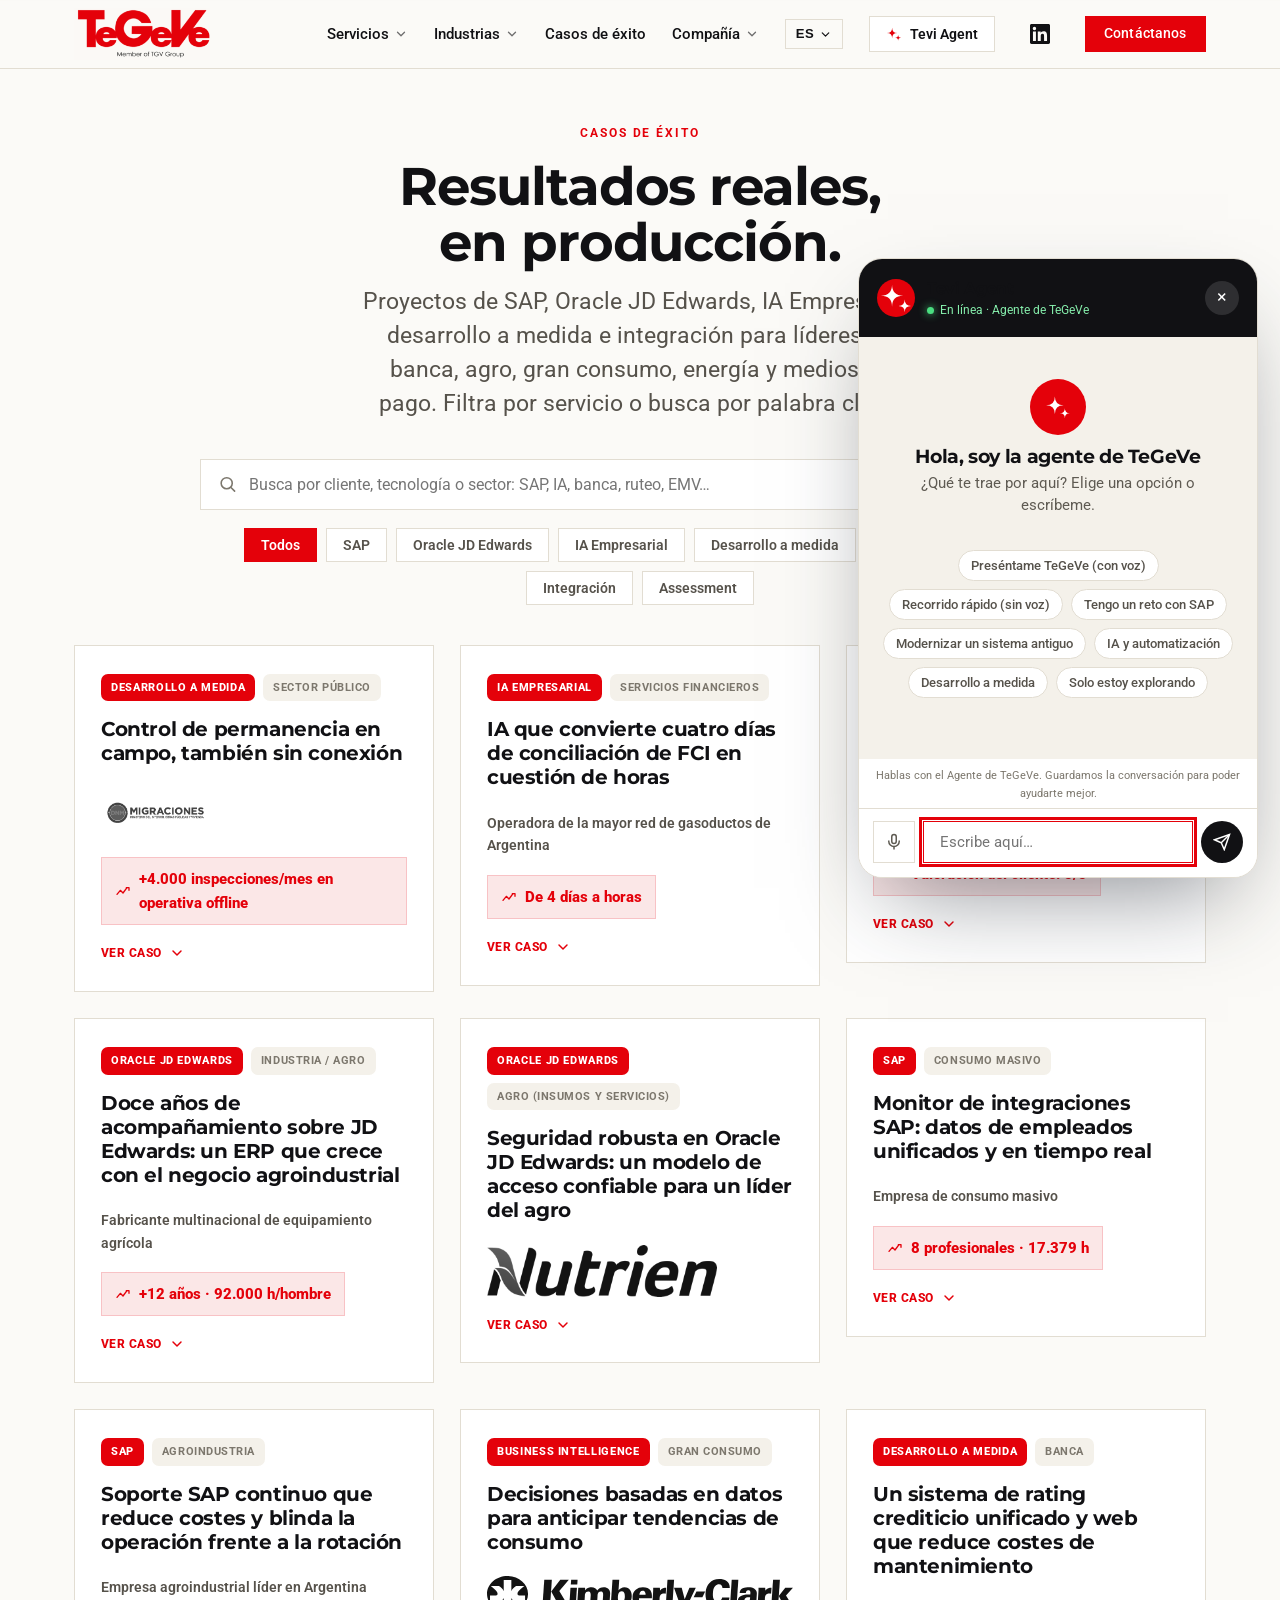
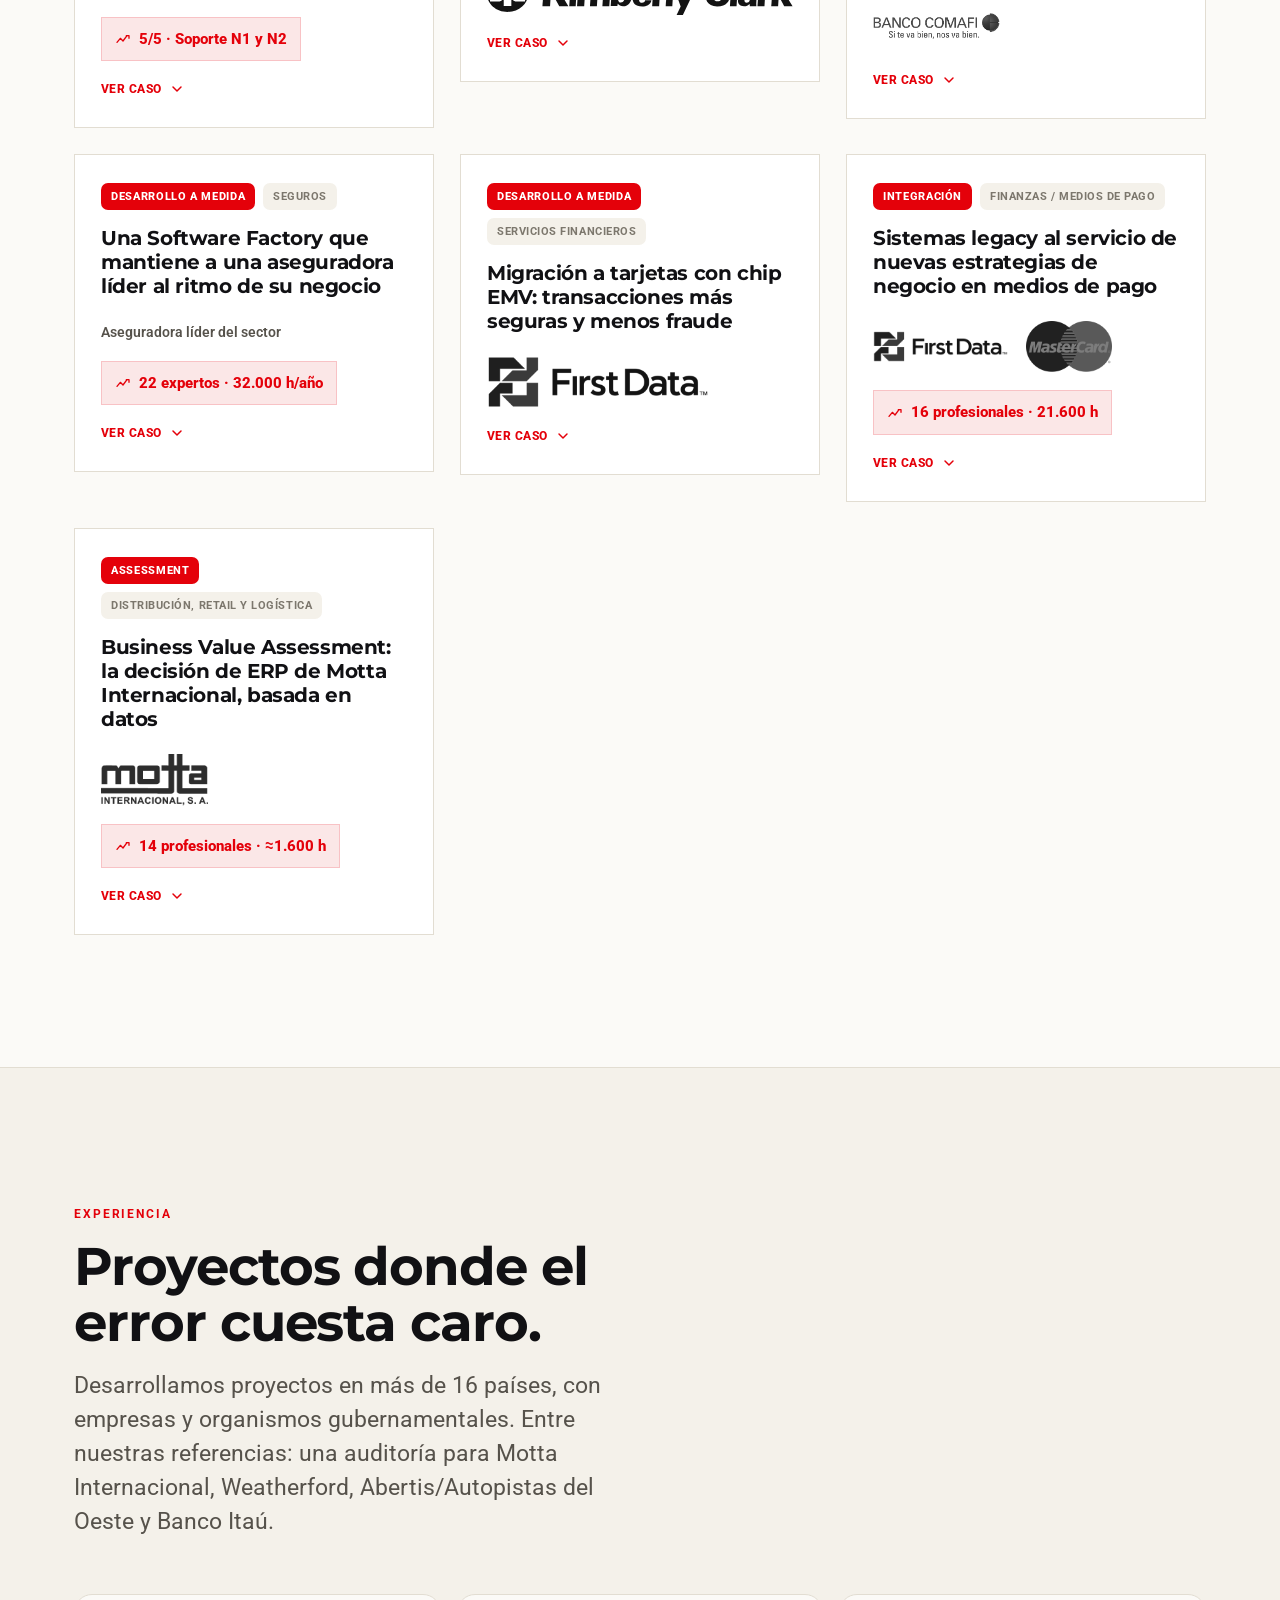
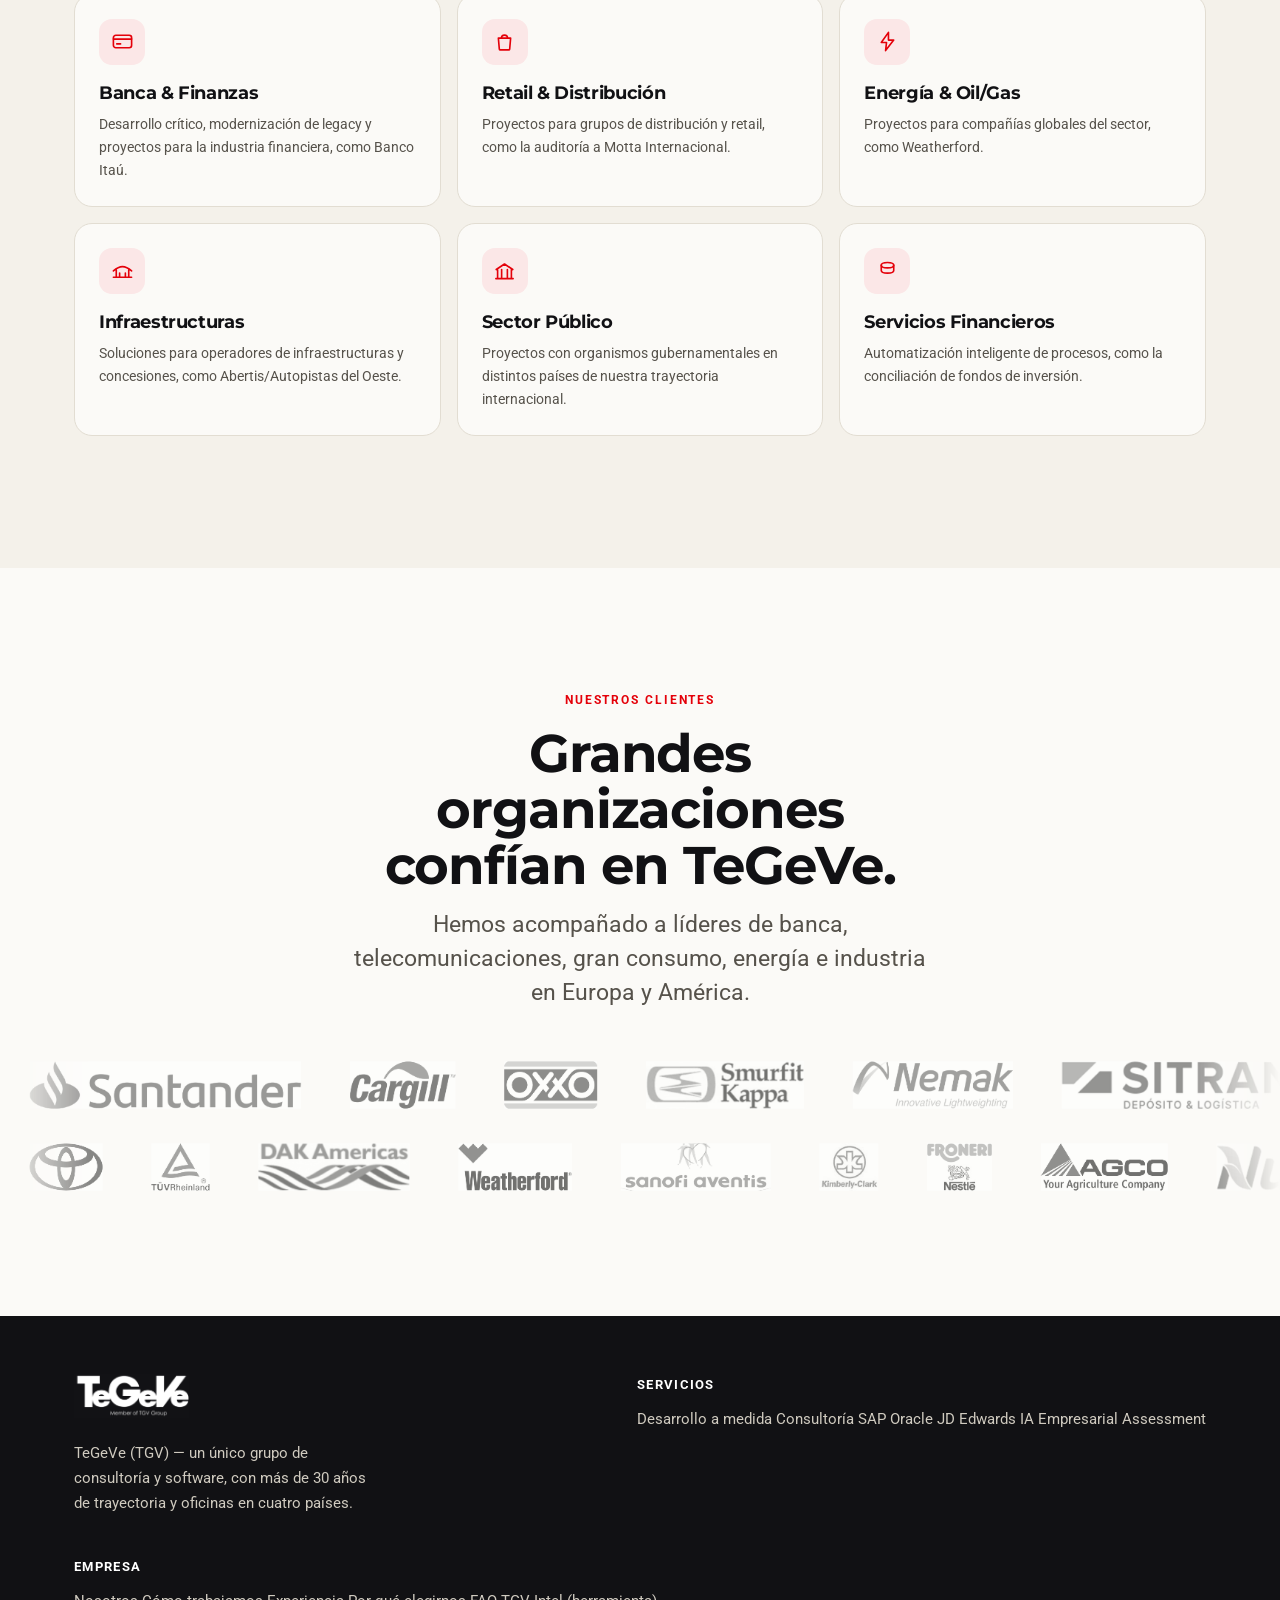
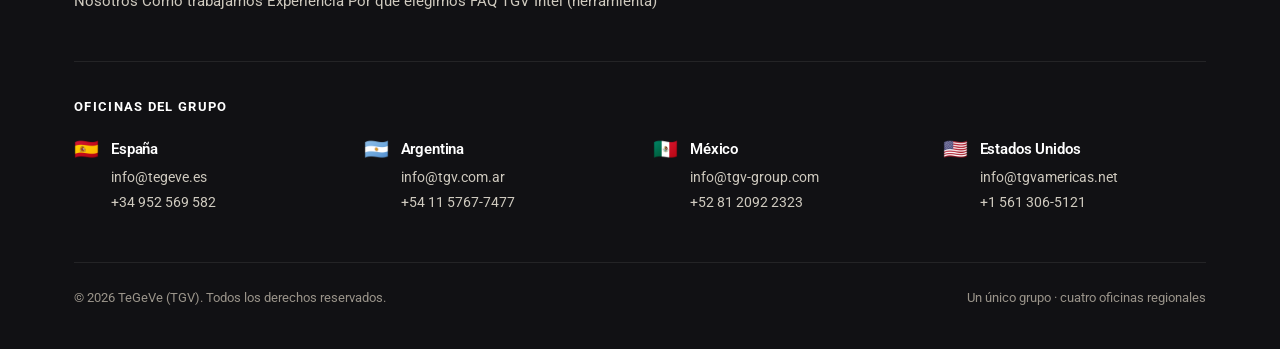
==== casos/index.html @ 2619cc44 "feat(tevi-agent voz): cierre firme + formulario para TECLEAR nombre y email La agente por voz se iba" ====
<!DOCTYPE html>
<html lang="es">
<head>
<meta charset="UTF-8">
<meta name="viewport" content="width=device-width, initial-scale=1.0, viewport-fit=cover">
<title>Casos de éxito | TeGeVe</title>
<meta name="description" content="Casos de éxito reales de TeGeVe en banca, energía, gran consumo y sector público: SAP, JD Edwards, IA y modernización de legacy.">
<meta name="robots" content="index, follow, max-image-preview:large, max-snippet:-1">
<link rel="canonical" href="https://tegevem.es/casos/">
<meta property="og:type" content="website">
<meta property="og:site_name" content="TeGeVe">
<meta property="og:locale" content="es_ES">
<meta property="og:title" content="Casos de éxito | TeGeVe">
<meta property="og:description" content="Casos de éxito reales de TeGeVe en banca, energía, gran consumo y sector público: SAP, JD Edwards, IA y modernización de legacy.">
<meta property="og:url" content="https://tegevem.es/casos/">
<meta property="og:image" content="https://tegevem.es/og.png">
<meta name="twitter:card" content="summary_large_image">
<meta name="theme-color" content="#E30613">
<link rel="icon" href="../assets/logo.png">
<link rel="apple-touch-icon" href="../assets/logo.png">
<link rel="preconnect" href="https://fonts.googleapis.com">
<link rel="preconnect" href="https://fonts.gstatic.com" crossorigin>
<link href="https://fonts.googleapis.com/css2?family=Montserrat:wght@500;600;700;800;900&family=Roboto:ital,wght@0,400;0,500;0,700;1,400&display=swap" rel="stylesheet">
<link rel="stylesheet" href="../assets/styles.css?v=52">
<link rel="stylesheet" href="../assets/tgv.css?v=51">
<script type="application/ld+json">
{"@context":"https://schema.org","@type":"BreadcrumbList","itemListElement":[
{"@type":"ListItem","position":1,"name":"Inicio","item":"https://tegevem.es/"},
{"@type":"ListItem","position":2,"name":"Casos","item":"https://tegevem.es/casos/"}]}
</script>
</head>
<body class="tgv">
<script>try{if(sessionStorage.getItem("tgvIntro"))document.documentElement.className+=" no-intro"}catch(e){}</script>
<div id="intro" aria-hidden="true"><img src="../assets/logo-tight.png" alt="TeGeVe (TGV)"></div>
<a class="skip" href="#contenido">Saltar al contenido</a>
<nav class="nav" id="nav">
  <div class="nav-inner">
    <a href="../" class="brand" aria-label="TeGeVe inicio"><img src="../assets/logo-tight.png" alt="TeGeVe (TGV)"></a>
    <button class="burger" id="burger" aria-label="Abrir menú" aria-expanded="false">
      <svg viewBox="0 0 24 24" fill="none" stroke="currentColor" stroke-width="2"><path d="M3 6h18M3 12h18M3 18h18"/></svg>
    </button>
    <div class="nav-links" id="navLinks">
      <div class="nav-group">
        <button class="nav-drop-t" type="button" aria-haspopup="true">Servicios<svg class="caret" viewBox="0 0 24 24" fill="none" stroke="currentColor" stroke-width="2.2" stroke-linecap="round" stroke-linejoin="round" aria-hidden="true"><path d="M6 9l6 6 6-6"/></svg></button>
        <div class="nav-drop">
          <a href="../servicios/">Visión general</a>
          <a href="../servicios/sap/">SAP</a>
          <a href="../servicios/oracle-jd-edwards/">Oracle JD Edwards</a>
          <a href="../servicios/ia-empresarial/">IA Empresarial &amp; BI</a>
          <a href="../servicios/desarrollo-a-medida/">Desarrollo a medida</a>
          <a href="../servicios/modernizacion-legacy/">Modernización legacy</a>
          <a href="../servicios/assessment/">Assessment</a>
          <a href="../servicios/#modelos">Modelos de servicio</a>
        </div>
      </div>
      <div class="nav-group">
        <button class="nav-drop-t" type="button" aria-haspopup="true">Industrias<svg class="caret" viewBox="0 0 24 24" fill="none" stroke="currentColor" stroke-width="2.2" stroke-linecap="round" stroke-linejoin="round" aria-hidden="true"><path d="M6 9l6 6 6-6"/></svg></button>
        <div class="nav-drop">
          <a href="/#industria-financiera">Financiera</a>
          <a href="/#industria-energia">Energía</a>
          <a href="/#industria-publico">Sector público</a>
          <a href="/#industria-alimentacion">Alimentación y retail</a>
        </div>
      </div>
      <a href="#casos">Casos de éxito</a>
      <div class="nav-group">
        <button class="nav-drop-t" type="button" aria-haspopup="true">Compañía<svg class="caret" viewBox="0 0 24 24" fill="none" stroke="currentColor" stroke-width="2.2" stroke-linecap="round" stroke-linejoin="round" aria-hidden="true"><path d="M6 9l6 6 6-6"/></svg></button>
        <div class="nav-drop">
          <a href="../nosotros/#nosotros">Nosotros</a>
          <a href="../servicios/#metodo">Cómo trabajamos</a>
          <a href="#sectores">Sectores</a>
          <a href="../#porque">Por qué elegirnos</a>
          <a href="../nosotros/#testimonios">Testimonios</a>
          <a href="#clientes">Clientes</a>
          <a href="../nosotros/#premios">Reconocimientos</a>
          <a href="../#faq">FAQ</a>
        </div>
      </div>
      <div class="lang-switch" role="group" aria-label="Idioma / Language">
        <button class="lang-cur" type="button" aria-haspopup="true" aria-expanded="false"><span class="lang-cur-t">ES</span><svg class="caret" viewBox="0 0 24 24" fill="none" stroke="currentColor" stroke-width="2.2" stroke-linecap="round" stroke-linejoin="round" aria-hidden="true"><path d="M6 9l6 6 6-6"/></svg></button>
        <div class="lang-menu" role="listbox">
          <button class="lang-opt" type="button" data-lang="en">EN</button>
          <button class="lang-opt" type="button" data-lang="es">ES</button>
          <button class="lang-opt" type="button" data-lang="pt">PT-BR</button>
          <button class="lang-opt" type="button" data-lang="it">IT</button>
          <button class="lang-opt" type="button" data-lang="fr">FR</button>
          <button class="lang-opt" type="button" data-lang="de">DE</button>
        </div>
      </div>
      <a class="nav-li" href="https://www.linkedin.com/company/tegeve/" target="_blank" rel="noopener noreferrer" aria-label="TeGeVe en LinkedIn"><svg viewBox="0 0 24 24" aria-hidden="true"><path d="M20.45 20.45h-3.56v-5.57c0-1.33-.02-3.04-1.85-3.04-1.85 0-2.14 1.45-2.14 2.94v5.67H9.35V9h3.41v1.56h.05c.48-.9 1.64-1.85 3.37-1.85 3.6 0 4.27 2.37 4.27 5.45v6.29zM5.34 7.43a2.06 2.06 0 1 1 0-4.13 2.06 2.06 0 0 1 0 4.13zm1.78 13.02H3.56V9h3.56v11.45zM22.22 0H1.77C.79 0 0 .77 0 1.73v20.54C0 23.22.79 24 1.77 24h20.45c.98 0 1.78-.78 1.78-1.73V1.73C24 .77 23.2 0 22.22 0z"/></svg></a>
      <a href="../contacto/" class="nav-cta">Contáctanos</a>
    </div>
  </div>
</nav>
<main id="contenido">
<section class="sec sec-light" id="casos" style="padding-top:118px">
  <div class="wrap">
    <div class="sec-head reveal" style="text-align:center;margin:0 auto 38px;max-width:62ch">
      <span class="eyebrow">Casos de éxito</span>
      <h1 class="h2" style="margin:14px 0 14px">Resultados reales, en producción.</h1>
      <p class="lede">Proyectos de SAP, Oracle JD&nbsp;Edwards, IA Empresarial, desarrollo a medida e integración para líderes de banca, agro, gran consumo, energía y medios de pago. Filtra por servicio o busca por palabra clave.</p>
    </div>
    <div class="cases-tools reveal">
      <div class="cases-search">
        <svg viewBox="0 0 24 24" fill="none" stroke="currentColor" stroke-width="2" stroke-linecap="round" stroke-linejoin="round" aria-hidden="true"><circle cx="11" cy="11" r="7"/><path d="M21 21l-4.3-4.3"/></svg>
        <input id="caseSearch" type="search" autocomplete="off" placeholder="Busca por cliente, tecnología o sector: SAP, IA, banca, ruteo, EMV…" aria-label="Buscar casos de éxito">
      </div>
      <div class="cf-chips" id="caseChips" role="group" aria-label="Filtrar por servicio">
        <button class="cf-chip on" data-f="">Todos</button>
        <button class="cf-chip" data-f="sap">SAP</button>
        <button class="cf-chip" data-f="oracle jd edwards">Oracle JD Edwards</button>
        <button class="cf-chip" data-f="ia empresarial">IA Empresarial</button>
        <button class="cf-chip" data-f="desarrollo a medida">Desarrollo a medida</button>
        <button class="cf-chip" data-f="business intelligence">Business Intelligence</button>
        <button class="cf-chip" data-f="integracion">Integración</button>
        <button class="cf-chip" data-f="assessment">Assessment</button>
      </div>
    </div>
    <div class="cases-grid" id="casesGrid">
    <details class="case" id="caso-migraciones" data-svc="desarrollo a medida" data-text="direccion nacional de migraciones control de permanencia en campo, tambien sin conexion sector publico desarrollo a medida desarrollo a medida aplicacion movil offline sin conexion sincronizacion movilidad control de permanencia migraciones argentina trazabilidad 4000 4.000 cuatro mil inspecciones mes 400 dispositivos los inspectores de control de permanencia de la direccion nacional de migraciones realizan controles por todo el pais, a menudo en lugares sin cobertura. con procesos dependientes de conexion, los datos llegaban tarde, incompletos y sin trazabilidad, y la operativa se detenia cuando no habia senal. tegeve desarrollo un sistema de control de permanencia con una aplicacion movil offline-first. mas de 400 dispositivos distribuidos en todo el pais registran cada inspeccion directamente en campo, sin necesidad de conexion, y sincronizan de forma automatica al recuperar senal, consolidando la informacion en un repositorio central. el sistema gestiona mas de 4000 inspecciones al mes con fiabilidad, informacion centralizada y trazabilidad de punta a punta. la operativa deja de depender de la cobertura y el organismo gana visibilidad en tiempo real sobre el trabajo de campo.">
      <summary>
        <div class="case-top"><span class="case-svc">Desarrollo a medida</span><span class="case-sector">Sector público</span></div>
        <h3 id="control-permanencia-offline">Control de permanencia en campo, también sin conexión</h3>
        <div class="case-client"><img class="client-logo" src="../assets/dnm-migraciones.png" alt="Dirección Nacional de Migraciones · Argentina" loading="lazy"></div>
      <div class="case-metric"><svg viewBox="0 0 24 24" fill="none" stroke="currentColor" stroke-width="2" stroke-linecap="round" stroke-linejoin="round" aria-hidden="true"><path d="M3 17l5-6 4 4 6-8"/><path d="M17 7h4v4"/></svg>+4.000 inspecciones/mes en operativa offline</div>
        <span class="case-more">Ver caso<svg viewBox="0 0 24 24" fill="none" stroke="currentColor" stroke-width="2.2" stroke-linecap="round" stroke-linejoin="round" aria-hidden="true"><path d="M6 9l6 6 6-6"/></svg></span>
      </summary>
      <div class="case-detail">
        <p><b>Reto.</b> Los inspectores de control de permanencia de la Dirección Nacional de Migraciones realizan controles por todo el país, a menudo en lugares sin cobertura. Con procesos dependientes de conexión, los datos llegaban tarde, incompletos y sin trazabilidad, y la operativa se detenía cuando no había señal.</p>
        <p><b>Solución.</b> TeGeVe desarrolló un sistema de control de permanencia con una aplicación móvil offline-first. Más de 400 dispositivos distribuidos en todo el país registran cada inspección directamente en campo, sin necesidad de conexión, y sincronizan de forma automática al recuperar señal, consolidando la información en un repositorio central.</p>
        <p><b>Resultado.</b> El sistema gestiona más de 4.000 inspecciones al mes con fiabilidad, información centralizada y trazabilidad de punta a punta. La operativa deja de depender de la cobertura y el organismo gana visibilidad en tiempo real sobre el trabajo de campo.</p>
        <p><em>«Con la ayuda de TGV como socio tecnológico genuino, logramos desarrollar un sistema de control de permanencia que gestiona más de 400 dispositivos móviles distribuidos en todo el país.»</em> — Fabián Ricciardi, Director General de Sistemas y TI, Dirección Nacional de Migraciones.</p>
        <div class="case-dtags"><span class="case-dtag">desarrollo a medida</span><span class="case-dtag">sector publico</span><span class="case-dtag">aplicacion movil</span><span class="case-dtag">offline</span><span class="case-dtag">sincronizacion</span><span class="case-dtag">control de permanencia</span><span class="case-dtag">migraciones</span><span class="case-dtag">argentina</span><span class="case-dtag">trazabilidad</span></div>
      </div>
    </details>
    <details class="case" id="caso-fci" data-svc="ia empresarial" data-text="operadora de la mayor red de gasoductos de argentina ia que convierte cuatro dias de conciliacion de fci en cuestion de horas servicios financieros ia empresarial ia empresarial ai builder power automate fci conciliacion sap automatizacion servicios financieros microsoft excel online el equipo de finanzas necesitaba agilizar la consolidacion de sus distintos fondos comunes de inversion (fci) para el calculo de impuestos y su imputacion en sap. el procesamiento manual consumia varios dias de trabajo de una persona, con alto coste operativo y elevado riesgo de errores. tegeve desarrollo una aplicacion sobre la plataforma de microsoft con inteligencia artificial que lee e interpreta automaticamente los documentos pdf de los bancos, vuelca los datos en excel estructurado por fci y consolida los resultados. el sistema calcula saldos e impuestos, notifica por outlook y alerta sobre cualquier incidencia. la solucion reduce el procesamiento de cuatro dias a cuestion de horas, minimiza los errores y ofrece resultados inmediatos. simplifica la gestion de grandes volumenes de informacion y es escalable a nuevos fondos y bancos.">
      <summary>
        <div class="case-top"><span class="case-svc">IA Empresarial</span><span class="case-sector">Servicios financieros</span></div>
        <h3 id="ia-conciliacion-fci">IA que convierte cuatro días de conciliación de FCI en cuestión de horas</h3>
        <div class="case-client">Operadora de la mayor red de gasoductos de Argentina</div>
      <div class="case-metric"><svg viewBox="0 0 24 24" fill="none" stroke="currentColor" stroke-width="2" stroke-linecap="round" stroke-linejoin="round" aria-hidden="true"><path d="M3 17l5-6 4 4 6-8"/><path d="M17 7h4v4"/></svg>De 4 días a horas</div>
        <span class="case-more">Ver caso<svg viewBox="0 0 24 24" fill="none" stroke="currentColor" stroke-width="2.2" stroke-linecap="round" stroke-linejoin="round" aria-hidden="true"><path d="M6 9l6 6 6-6"/></svg></span>
      </summary>
      <div class="case-detail">
        <p><b>Reto.</b> El equipo de finanzas necesitaba agilizar la consolidación de sus distintos fondos comunes de inversión (FCI) para el cálculo de impuestos y su imputación en SAP. El procesamiento manual consumía varios días de trabajo de una persona, con alto coste operativo y elevado riesgo de errores.</p>
        <p><b>Solución.</b> TeGeVe desarrolló una aplicación sobre la plataforma de Microsoft con inteligencia artificial que lee e interpreta automáticamente los documentos PDF de los bancos, vuelca los datos en Excel estructurado por FCI y consolida los resultados. El sistema calcula saldos e impuestos, notifica por Outlook y alerta sobre cualquier incidencia.</p>
        <p><b>Resultado.</b> La solución reduce el procesamiento de cuatro días a cuestión de horas, minimiza los errores y ofrece resultados inmediatos. Simplifica la gestión de grandes volúmenes de información y es escalable a nuevos fondos y bancos.</p>
        <div class="case-dtags"><span class="case-dtag">ia empresarial</span><span class="case-dtag">ai builder</span><span class="case-dtag">power automate</span><span class="case-dtag">fci</span><span class="case-dtag">conciliacion</span><span class="case-dtag">sap</span><span class="case-dtag">automatizacion</span><span class="case-dtag">servicios financieros</span><span class="case-dtag">microsoft</span><span class="case-dtag">excel online</span></div>
      </div>
    </details>
    <details class="case" data-svc="ia empresarial" data-text="empresa del sector oil &amp; gas ia que automatiza la planificacion logistica diaria y reemplaza el excel manual logistica (oil &amp; gas) ia empresarial ia empresarial logistica oil &amp; gas ruteo de vehiculos optimizacion de flota automatizacion python fastapi google or-tools planificacion logistica la empresa planificaba su operacion logistica diaria de forma manual con hojas de excel: procesaba pedidos, completaba datos faltantes y definia recorridos segun la flota disponible. era un proceso complejo y exigente, con alto riesgo de error y fuerte dependencia del conocimiento del programador logistico, que debia gestionar a mano multiples restricciones (carga correcta de cisternas, estabilidad de los camiones, separacion de combustibles y eficiencia de las rutas). tegeve desarrollo una aplicacion con ia que automatiza la planificacion logistica replicando la logica del programador. la solucion integra los pedidos de distintas fuentes, completa automaticamente los datos faltantes, optimiza la carga de las cisternas y resuelve el problema de ruteo de vehiculos respetando todas las reglas del negocio, generando los recorridos diarios y la documentacion de envio de forma automatica. el equipo automatizo la planificacion logistica, redujo los tiempos del proceso y elimino los errores manuales. la solucion optimiza el uso de la flota, mejora la eficiencia de los recorridos y estandariza la operacion, ademas de sentar una base solida para escalar capacidades de ia mas avanzadas. el cliente valoro el proyecto con la maxima puntuacion (5/5).">
      <summary>
        <div class="case-top"><span class="case-svc">IA Empresarial</span><span class="case-sector">Logística (Oil &amp; Gas)</span></div>
        <h3 id="ia-planificacion-logistica">IA que automatiza la planificación logística diaria y reemplaza el Excel manual</h3>
        <div class="case-client">Empresa del sector Oil &amp; Gas</div>
      <div class="case-metric"><svg viewBox="0 0 24 24" fill="none" stroke="currentColor" stroke-width="2" stroke-linecap="round" stroke-linejoin="round" aria-hidden="true"><path d="M3 17l5-6 4 4 6-8"/><path d="M17 7h4v4"/></svg>Valoración del cliente: 5/5</div>
        <span class="case-more">Ver caso<svg viewBox="0 0 24 24" fill="none" stroke="currentColor" stroke-width="2.2" stroke-linecap="round" stroke-linejoin="round" aria-hidden="true"><path d="M6 9l6 6 6-6"/></svg></span>
      </summary>
      <div class="case-detail">
        <p><b>Reto.</b> La empresa planificaba su operación logística diaria de forma manual con hojas de Excel: procesaba pedidos, completaba datos faltantes y definía recorridos según la flota disponible. Era un proceso complejo y exigente, con alto riesgo de error y fuerte dependencia del conocimiento del programador logístico, que debía gestionar a mano múltiples restricciones (carga correcta de cisternas, estabilidad de los camiones, separación de combustibles y eficiencia de las rutas).</p>
        <p><b>Solución.</b> TeGeVe desarrolló una aplicación con IA que automatiza la planificación logística replicando la lógica del programador. La solución integra los pedidos de distintas fuentes, completa automáticamente los datos faltantes, optimiza la carga de las cisternas y resuelve el problema de ruteo de vehículos respetando todas las reglas del negocio, generando los recorridos diarios y la documentación de envío de forma automática.</p>
        <p><b>Resultado.</b> El equipo automatizó la planificación logística, redujo los tiempos del proceso y eliminó los errores manuales. La solución optimiza el uso de la flota, mejora la eficiencia de los recorridos y estandariza la operación, además de sentar una base sólida para escalar capacidades de IA más avanzadas. El cliente valoró el proyecto con la máxima puntuación (5/5).</p>
        <div class="case-dtags"><span class="case-dtag">ia empresarial</span><span class="case-dtag">logistica</span><span class="case-dtag">oil &amp; gas</span><span class="case-dtag">ruteo de vehiculos</span><span class="case-dtag">optimizacion de flota</span><span class="case-dtag">automatizacion</span><span class="case-dtag">python</span><span class="case-dtag">fastapi</span><span class="case-dtag">google or-tools</span><span class="case-dtag">planificacion logistica</span></div>
      </div>
    </details>
    <details class="case" data-svc="oracle jd edwards" data-text="fabricante multinacional de equipamiento agricola doce anos de acompanamiento sobre jd edwards: un erp que crece con el negocio agroindustrial industria / agro oracle jd edwards oracle jd edwards jd edwards enterpriseone erp agro industria equipamiento agricola manufactura argentina escalabilidad soporte continuo una multinacional productora de equipamiento agricola necesitaba un erp robusto, capaz de adaptar con rapidez sus procesos ante los cambios de coyuntura y lo suficientemente escalable para acompanar su crecimiento. el desafio incluia ajustar el sistema a la realidad local sin desviarse de los estandares regionales. tegeve fue seleccionada en 2010 para apoyar la implementacion de jd edwards enterpriseone en argentina, abarcando la migracion de datos y la instalacion, sobre un modelo definido a partir del diseno adoptado en brasil. desde 2012, el equipo brinda un acompanamiento continuo, adaptando funcionalidades ante nuevos negocios como los derivados de la adquisicion de precision planting. el cliente gestiona de forma centralizada la produccion, la venta y la exportacion, junto con la administracion integral de cobranzas, pagos y facturas, y dispone de informacion en tiempo real de multiples sectores. la compania gano eficiencia y calidad en sus procesos de fabricacion gracias a una solucion escalable que evoluciona con el negocio.">
      <summary>
        <div class="case-top"><span class="case-svc">Oracle JD Edwards</span><span class="case-sector">Industria / Agro</span></div>
        <h3 id="jd-edwards-agroindustrial">Doce años de acompañamiento sobre JD Edwards: un ERP que crece con el negocio agroindustrial</h3>
        <div class="case-client">Fabricante multinacional de equipamiento agrícola</div>
      <div class="case-metric"><svg viewBox="0 0 24 24" fill="none" stroke="currentColor" stroke-width="2" stroke-linecap="round" stroke-linejoin="round" aria-hidden="true"><path d="M3 17l5-6 4 4 6-8"/><path d="M17 7h4v4"/></svg>+12 años · 92.000 h/hombre</div>
        <span class="case-more">Ver caso<svg viewBox="0 0 24 24" fill="none" stroke="currentColor" stroke-width="2.2" stroke-linecap="round" stroke-linejoin="round" aria-hidden="true"><path d="M6 9l6 6 6-6"/></svg></span>
      </summary>
      <div class="case-detail">
        <p><b>Reto.</b> Una multinacional productora de equipamiento agrícola necesitaba un ERP robusto, capaz de adaptar con rapidez sus procesos ante los cambios de coyuntura y lo suficientemente escalable para acompañar su crecimiento. El desafío incluía ajustar el sistema a la realidad local sin desviarse de los estándares regionales.</p>
        <p><b>Solución.</b> TeGeVe fue seleccionada en 2010 para apoyar la implementación de JD Edwards EnterpriseOne en Argentina, abarcando la migración de datos y la instalación, sobre un modelo definido a partir del diseño adoptado en Brasil. Desde 2012, el equipo presta un acompañamiento continuo, adaptando funcionalidades ante nuevos negocios como los derivados de la adquisición de Precision Planting.</p>
        <p><b>Resultado.</b> El cliente gestiona de forma centralizada la producción, la venta y la exportación, junto con la administración integral de cobranzas, pagos y facturas, y dispone de información en tiempo real de múltiples sectores. La compañía ganó eficiencia y calidad en sus procesos de fabricación gracias a una solución escalable que evoluciona con el negocio.</p>
        <div class="case-dtags"><span class="case-dtag">oracle</span><span class="case-dtag">jd edwards</span><span class="case-dtag">jd edwards enterpriseone</span><span class="case-dtag">erp</span><span class="case-dtag">agro</span><span class="case-dtag">industria</span><span class="case-dtag">equipamiento agricola</span><span class="case-dtag">manufactura</span><span class="case-dtag">argentina</span><span class="case-dtag">escalabilidad</span><span class="case-dtag">soporte continuo</span></div>
      </div>
    </details>
    <details class="case" data-svc="oracle jd edwards" data-text="nutrien seguridad robusta en oracle jd edwards: un modelo de acceso confiable para un lider del agro agro (insumos y servicios) oracle jd edwards oracle jd edwards erp seguridad agro insumos agricolas control de accesos assessment as is to be nutrien tras un assessment interno en el area de it, nutrien, el mayor proveedor de insumos y servicios para cultivos de la region, identifico la necesidad de revisar el modelo de seguridad de su erp y formalizar los niveles de acceso de los usuarios en sus operaciones de chile, uruguay y argentina. tegeve llevo a cabo una evaluacion integral del erp oracle jd edwards e1 9.2: diagnostico el estado actual (as is) del modelo de seguridad, definio el modelo objetivo (to be) y especifico las estrategias de adecuacion, con documentacion completa y recomendaciones para su implementacion. la seguridad paso a formar parte del enfoque estrategico de la compania. se optimizaron las protecciones del erp, se formalizaron los procesos sensibles de gestion de usuarios y se establecio un plan de mantenimiento con objetivos medibles, reforzando las practicas de seguridad mediante una colaboracion conjunta.">
      <summary>
        <div class="case-top"><span class="case-svc">Oracle JD Edwards</span><span class="case-sector">Agro (insumos y servicios)</span></div>
        <h3 id="seguridad-jd-edwards-nutrien">Seguridad robusta en Oracle JD Edwards: un modelo de acceso confiable para un líder del agro</h3>
        <div class="case-client"><img class="client-logo" src="../assets/nutrien.png" alt="Nutrien" loading="lazy"></div>
        <span class="case-more">Ver caso<svg viewBox="0 0 24 24" fill="none" stroke="currentColor" stroke-width="2.2" stroke-linecap="round" stroke-linejoin="round" aria-hidden="true"><path d="M6 9l6 6 6-6"/></svg></span>
      </summary>
      <div class="case-detail">
        <p><b>Reto.</b> Tras un assessment interno en el área de IT, Nutrien, el mayor proveedor de insumos y servicios para cultivos de la región, identificó la necesidad de revisar el modelo de seguridad de su ERP y formalizar los niveles de acceso de los usuarios en sus operaciones de Chile, Uruguay y Argentina.</p>
        <p><b>Solución.</b> TeGeVe llevó a cabo una evaluación integral del ERP Oracle JD Edwards E1 9.2: diagnosticó el estado actual (As Is) del modelo de seguridad, definió el modelo objetivo (To Be) y especificó las estrategias de adecuación, con documentación completa y recomendaciones para su implementación.</p>
        <p><b>Resultado.</b> La seguridad pasó a formar parte del enfoque estratégico de la compañía. Se optimizaron las protecciones del ERP, se formalizaron los procesos sensibles de gestión de usuarios y se estableció un plan de mantenimiento con objetivos medibles, reforzando las prácticas de seguridad mediante una colaboración conjunta.</p>
        <div class="case-dtags"><span class="case-dtag">oracle jd edwards</span><span class="case-dtag">erp</span><span class="case-dtag">seguridad</span><span class="case-dtag">agro</span><span class="case-dtag">insumos agricolas</span><span class="case-dtag">control de accesos</span><span class="case-dtag">assessment</span><span class="case-dtag">as is to be</span><span class="case-dtag">nutrien</span></div>
      </div>
    </details>
    <details class="case" data-svc="sap" data-text="empresa de consumo masivo monitor de integraciones sap: datos de empleados unificados y en tiempo real consumo masivo sap sap sap fiori sap btp successfactors hcm cpi integracion rrhh consumo masivo monitorizacion los equipos de soporte afrontaban errores de integracion entre sistemas, sobre todo con los datos de empleados repartidos entre servidores propios y plataformas en la nube, lo que generaba inconsistencias en los estados de actualizacion. un equipo dedicado debia revisar, clasificar y abrir tickets de error de forma manual varias veces al dia. tegeve desarrollo un monitor de errores de integracion en sap fiori, dentro de la plataforma sap btp del cliente, que se conecta con hcm (onpremise) y successfactors a traves de cpi para consolidar la informacion en un unico punto y mostrarla en linea. el personal administrativo accede a la informacion en tiempo real y el equipo antes dedicado a la revision manual quedo liberado para otras tareas. la parametrizacion de tendencias reduce el volumen de tickets y aligera la carga de los equipos de soporte. el trabajo conjunto con el cliente permitio incorporar funcionalidades adicionales no previstas inicialmente, como una pantalla de errores frecuentes con navegacion hacia sus soluciones.">
      <summary>
        <div class="case-top"><span class="case-svc">SAP</span><span class="case-sector">Consumo masivo</span></div>
        <h3 id="monitor-integraciones-sap">Monitor de integraciones SAP: datos de empleados unificados y en tiempo real</h3>
        <div class="case-client">Empresa de consumo masivo</div>
      <div class="case-metric"><svg viewBox="0 0 24 24" fill="none" stroke="currentColor" stroke-width="2" stroke-linecap="round" stroke-linejoin="round" aria-hidden="true"><path d="M3 17l5-6 4 4 6-8"/><path d="M17 7h4v4"/></svg>8 profesionales · 17.379 h</div>
        <span class="case-more">Ver caso<svg viewBox="0 0 24 24" fill="none" stroke="currentColor" stroke-width="2.2" stroke-linecap="round" stroke-linejoin="round" aria-hidden="true"><path d="M6 9l6 6 6-6"/></svg></span>
      </summary>
      <div class="case-detail">
        <p><b>Reto.</b> Los equipos de soporte afrontaban errores de integración entre sistemas, sobre todo con los datos de empleados repartidos entre servidores propios y plataformas en la nube, lo que generaba inconsistencias en los estados de actualización. Un equipo dedicado debía revisar, clasificar y abrir tickets de error de forma manual varias veces al día.</p>
        <p><b>Solución.</b> TeGeVe desarrolló un monitor de errores de integración en SAP Fiori, dentro de la plataforma SAP BTP del cliente, que se conecta con HCM (OnPremise) y SuccessFactors a través de CPI para consolidar la información en un único punto y mostrarla en línea.</p>
        <p><b>Resultado.</b> El personal administrativo accede a la información en tiempo real y el equipo antes dedicado a la revisión manual quedó liberado para otras tareas. La parametrización de tendencias reduce el volumen de tickets y aligera la carga de los equipos de soporte. El trabajo conjunto con el cliente permitió incorporar funcionalidades adicionales no previstas inicialmente, como una pantalla de errores frecuentes con navegación hacia sus soluciones.</p>
        <div class="case-dtags"><span class="case-dtag">sap</span><span class="case-dtag">sap fiori</span><span class="case-dtag">sap btp</span><span class="case-dtag">successfactors</span><span class="case-dtag">hcm</span><span class="case-dtag">cpi</span><span class="case-dtag">integracion</span><span class="case-dtag">rrhh</span><span class="case-dtag">consumo masivo</span><span class="case-dtag">monitorizacion</span></div>
      </div>
    </details>
    <details class="case" data-svc="sap" data-text="empresa agroindustrial lider en argentina soporte sap continuo que reduce costes y blinda la operacion frente a la rotacion agroindustria sap sap soporte mesa de ayuda sap fi sap co sap mm sap sd sap pp agroindustria soporte remoto reduccion de costes una de las principales empresas agroindustriales de argentina necesitaba soporte funcional continuo sobre su sistema sap, abarcando la resolucion de incidencias, la atencion de consultas de los usuarios y la capacitacion permanente de los nuevos integrantes del equipo. tegeve diseno un modelo de soporte basado en la cercania, la colaboracion y la eficiencia. el equipo puso en marcha una mesa de ayuda funcional de niveles 1 y 2, con herramientas flexibles de gestion de tickets y una base de conocimiento compartida que permitio escalar las soluciones de forma agil. el servicio remoto redujo los costes operativos sin comprometer la calidad y evito los impactos derivados de la rotacion de personal. la asignacion flexible de recursos permitio ajustar los costes a las necesidades del negocio, con una valoracion del cliente de 5 sobre 5.">
      <summary>
        <div class="case-top"><span class="case-svc">SAP</span><span class="case-sector">Agroindustria</span></div>
        <h3 id="soporte-sap-continuo">Soporte SAP continuo que reduce costes y blinda la operación frente a la rotación</h3>
        <div class="case-client">Empresa agroindustrial líder en Argentina</div>
      <div class="case-metric"><svg viewBox="0 0 24 24" fill="none" stroke="currentColor" stroke-width="2" stroke-linecap="round" stroke-linejoin="round" aria-hidden="true"><path d="M3 17l5-6 4 4 6-8"/><path d="M17 7h4v4"/></svg>5/5 · Soporte N1 y N2</div>
        <span class="case-more">Ver caso<svg viewBox="0 0 24 24" fill="none" stroke="currentColor" stroke-width="2.2" stroke-linecap="round" stroke-linejoin="round" aria-hidden="true"><path d="M6 9l6 6 6-6"/></svg></span>
      </summary>
      <div class="case-detail">
        <p><b>Reto.</b> Una de las principales empresas agroindustriales de Argentina necesitaba soporte funcional continuo sobre su sistema SAP, abarcando la resolución de incidencias, la atención de consultas de los usuarios y la capacitación permanente de los nuevos integrantes del equipo.</p>
        <p><b>Solución.</b> TeGeVe diseñó un modelo de soporte basado en la cercanía, la colaboración y la eficiencia. El equipo puso en marcha una mesa de ayuda funcional de niveles 1 y 2, con herramientas flexibles de gestión de tickets y una base de conocimiento compartida que permitió escalar las soluciones de forma ágil.</p>
        <p><b>Resultado.</b> El servicio remoto redujo los costes operativos sin comprometer la calidad y evitó los impactos derivados de la rotación de personal. La asignación flexible de recursos permitió ajustar los costes a las necesidades del negocio, con una valoración del cliente de 5 sobre 5.</p>
        <div class="case-dtags"><span class="case-dtag">sap</span><span class="case-dtag">soporte</span><span class="case-dtag">mesa de ayuda</span><span class="case-dtag">sap fi</span><span class="case-dtag">sap co</span><span class="case-dtag">sap mm</span><span class="case-dtag">sap sd</span><span class="case-dtag">sap pp</span><span class="case-dtag">agroindustria</span><span class="case-dtag">soporte remoto</span><span class="case-dtag">reduccion de costes</span></div>
      </div>
    </details>
    <details class="case" id="caso-bi" data-svc="business intelligence" data-text="kimberly-clark decisiones basadas en datos para anticipar tendencias de consumo gran consumo business intelligence business intelligence snowflake power bi sap bw sap hana tableau data cloud analitica en la nube gran consumo tendencias de consumo toma de decisiones como lider mundial en productos de higiene, kimberly-clark necesitaba detectar tendencias de consumo y anticipar distintos escenarios para definir estrategias seguras. para ello requeria acceso a informacion actualizada en tiempo real desde sus filiales, con la flexibilidad y escalabilidad necesarias para sostener el crecimiento del analisis. tegeve acompano la evolucion de la plataforma analitica del cliente, migrando primero de sap bw a sap hana y tableau, y posteriormente adoptando snowflake (data cloud) y power bi en la nube. el equipo habilito asi un entorno escalable que consolida informacion de las distintas filiales y la pone a disposicion de forma actualizada. el seguimiento estadistico de indicadores propios y de mercado a nivel local, regional y global permite optimizar las acciones de produccion, logistica y exhibicion en gondola. ademas, la generacion de informes facilita redefinir objetivos estrategicos y tomar decisiones fundamentadas a partir de multiples variables.">
      <summary>
        <div class="case-top"><span class="case-svc">Business Intelligence</span><span class="case-sector">Gran consumo</span></div>
        <h3 id="bi-tendencias-consumo">Decisiones basadas en datos para anticipar tendencias de consumo</h3>
        <div class="case-client"><img class="client-logo" src="../assets/kimberly-clark.svg" alt="Kimberly-Clark" loading="lazy"></div>
        <span class="case-more">Ver caso<svg viewBox="0 0 24 24" fill="none" stroke="currentColor" stroke-width="2.2" stroke-linecap="round" stroke-linejoin="round" aria-hidden="true"><path d="M6 9l6 6 6-6"/></svg></span>
      </summary>
      <div class="case-detail">
        <p><b>Reto.</b> Como líder mundial en productos de higiene, Kimberly-Clark necesitaba detectar tendencias de consumo y anticipar distintos escenarios para definir estrategias seguras. Para ello requería acceso a información actualizada en tiempo real desde sus filiales, con la flexibilidad y escalabilidad necesarias para sostener el crecimiento del análisis.</p>
        <p><b>Solución.</b> TeGeVe acompañó la evolución de la plataforma analítica del cliente, migrando primero de SAP BW a SAP HANA y Tableau, y posteriormente adoptando Snowflake (Data Cloud) y Power BI en la nube. El equipo habilitó así un entorno escalable que consolida información de las distintas filiales y la pone a disposición de forma actualizada.</p>
        <p><b>Resultado.</b> El seguimiento estadístico de indicadores propios y de mercado a nivel local, regional y global permite optimizar las acciones de producción, logística y exhibición en góndola. Además, la generación de informes facilita redefinir objetivos estratégicos y tomar decisiones fundamentadas a partir de múltiples variables.</p>
        <div class="case-dtags"><span class="case-dtag">business intelligence</span><span class="case-dtag">snowflake</span><span class="case-dtag">power bi</span><span class="case-dtag">sap bw</span><span class="case-dtag">sap hana</span><span class="case-dtag">tableau</span><span class="case-dtag">data cloud</span><span class="case-dtag">analitica en la nube</span><span class="case-dtag">gran consumo</span><span class="case-dtag">tendencias de consumo</span><span class="case-dtag">toma de decisiones</span></div>
      </div>
    </details>
    <details class="case" data-svc="desarrollo a medida" data-text="banco comafi un sistema de rating crediticio unificado y web que reduce costes de mantenimiento banca desarrollo a medida banca rating crediticio calificacion crediticia desarrollo a medida portal web angular java spring sql server usabilidad el banco necesitaba actualizar su aplicativo de calculo del rating, la calificacion crediticia para personas fisicas y juridicas, junto con la interfaz de carga de informacion asociada. tegeve realizo la parametrizacion del calculo del rating, centralizo la funcionalidad en una unica aplicacion y migro la herramienta a un portal web disenado con foco en la usabilidad. el nuevo desarrollo aporta mayor trazabilidad del funcionamiento y un soporte evolutivo de calidad que facilita la adaptacion a futuros requerimientos. al unificar la solucion en una sola aplicacion, se redujeron los costes de mantenimiento y mejoro la experiencia de usuario.">
      <summary>
        <div class="case-top"><span class="case-svc">Desarrollo a medida</span><span class="case-sector">Banca</span></div>
        <h3 id="rating-crediticio-web">Un sistema de rating crediticio unificado y web que reduce costes de mantenimiento</h3>
        <div class="case-client"><img class="client-logo" src="../assets/banco-comafi.png" alt="Banco Comafi" loading="lazy"></div>
        <span class="case-more">Ver caso<svg viewBox="0 0 24 24" fill="none" stroke="currentColor" stroke-width="2.2" stroke-linecap="round" stroke-linejoin="round" aria-hidden="true"><path d="M6 9l6 6 6-6"/></svg></span>
      </summary>
      <div class="case-detail">
        <p><b>Reto.</b> El banco necesitaba actualizar su aplicación de cálculo del rating, la calificación crediticia para personas físicas y jurídicas, junto con la interfaz de carga de información asociada.</p>
        <p><b>Solución.</b> TeGeVe realizó la parametrización del cálculo del rating, centralizó la funcionalidad en una única aplicación y migró la herramienta a un portal web diseñado con foco en la usabilidad.</p>
        <p><b>Resultado.</b> El nuevo desarrollo aporta mayor trazabilidad del funcionamiento y un soporte evolutivo de calidad que facilita la adaptación a futuros requerimientos. Al unificar la solución en una sola aplicación, se redujeron los costes de mantenimiento y mejoró la experiencia de usuario.</p>
        <div class="case-dtags"><span class="case-dtag">banca</span><span class="case-dtag">rating crediticio</span><span class="case-dtag">calificacion crediticia</span><span class="case-dtag">desarrollo a medida</span><span class="case-dtag">portal web</span><span class="case-dtag">angular</span><span class="case-dtag">java</span><span class="case-dtag">spring</span><span class="case-dtag">sql server</span><span class="case-dtag">usabilidad</span></div>
      </div>
    </details>
    <details class="case" data-svc="desarrollo a medida" data-text="aseguradora lider del sector una software factory que mantiene a una aseguradora lider al ritmo de su negocio seguros desarrollo a medida seguros software factory desarrollo a medida java spring mvc hibernate sql server jboss mantenimiento evolutivo ciclo de vida una aseguradora de referencia necesitaba adaptar su plataforma de gestion a los cambios constantes de la operativa del negocio, sin renunciar a calidad, estabilidad ni a tiempos de respuesta agiles. tegeve puso en marcha una software factory con un equipo de analistas, desarrolladores y testers que da soporte a todo el ciclo de vida de las herramientas, actualizando la plataforma de forma continua. el cliente logro adaptar su sistema a la evolucion de la operativa con calidad y rapidez, lo que le permite sostener su posicion como uno de los lideres mas relevantes de su industria.">
      <summary>
        <div class="case-top"><span class="case-svc">Desarrollo a medida</span><span class="case-sector">Seguros</span></div>
        <h3 id="software-factory-aseguradora">Una Software Factory que mantiene a una aseguradora líder al ritmo de su negocio</h3>
        <div class="case-client">Aseguradora líder del sector</div>
      <div class="case-metric"><svg viewBox="0 0 24 24" fill="none" stroke="currentColor" stroke-width="2" stroke-linecap="round" stroke-linejoin="round" aria-hidden="true"><path d="M3 17l5-6 4 4 6-8"/><path d="M17 7h4v4"/></svg>22 expertos · 32.000 h/año</div>
        <span class="case-more">Ver caso<svg viewBox="0 0 24 24" fill="none" stroke="currentColor" stroke-width="2.2" stroke-linecap="round" stroke-linejoin="round" aria-hidden="true"><path d="M6 9l6 6 6-6"/></svg></span>
      </summary>
      <div class="case-detail">
        <p><b>Reto.</b> Una aseguradora de referencia necesitaba adaptar su plataforma de gestión a los cambios constantes de la operativa del negocio, sin renunciar a calidad, estabilidad ni a tiempos de respuesta ágiles.</p>
        <p><b>Solución.</b> TeGeVe puso en marcha una Software Factory con un equipo de analistas, desarrolladores y testers que da soporte a todo el ciclo de vida de las herramientas, actualizando la plataforma de forma continua.</p>
        <p><b>Resultado.</b> El cliente logró adaptar su sistema a la evolución de la operativa con calidad y rapidez, lo que le permite sostener su posición como uno de los líderes más relevantes de su industria.</p>
        <div class="case-dtags"><span class="case-dtag">seguros</span><span class="case-dtag">software factory</span><span class="case-dtag">desarrollo a medida</span><span class="case-dtag">java</span><span class="case-dtag">spring mvc</span><span class="case-dtag">hibernate</span><span class="case-dtag">sql server</span><span class="case-dtag">jboss</span><span class="case-dtag">mantenimiento evolutivo</span><span class="case-dtag">ciclo de vida</span></div>
      </div>
    </details>
    <details class="case" id="caso-emv" data-svc="desarrollo a medida" data-text="first data (soluciones globales de pagos) migracion a tarjetas con chip emv: transacciones mas seguras y menos fraude servicios financieros desarrollo a medida servicios financieros emv tarjetas con chip medios de pago integracion testing cobol mainframe antifraude certificacion ic first data, proveedor global de soluciones de pagos, necesitaba adaptar sus procesos para habilitar la operatividad de tarjetas con chip (emv). el objetivo era actualizar su tecnologia para dar soporte simultaneo a tarjetas con chip y de banda magnetica. tegeve ofrecio servicios de integracion, soporte, implementacion y testing sobre el entorno de pagos del cliente. el equipo adapto el modelo de datos para diferenciar las tarjetas con chip de las de banda magnetica y trabajo sobre los sistemas de autorizacion y pagos internacionales. se mejoro la seguridad de las transacciones y se redujo el fraude, habilitando la operatividad tanto con banda magnetica como con chip. ademas, se logro la certificacion de tarjetas ic y mejoras en los sistemas de autorizacion y de pagos internacionales.">
      <summary>
        <div class="case-top"><span class="case-svc">Desarrollo a medida</span><span class="case-sector">Servicios financieros</span></div>
        <h3 id="migracion-emv-chip">Migración a tarjetas con chip EMV: transacciones más seguras y menos fraude</h3>
        <div class="case-client"><img class="client-logo" src="../assets/first-data.png" alt="First Data" loading="lazy"></div>
        <span class="case-more">Ver caso<svg viewBox="0 0 24 24" fill="none" stroke="currentColor" stroke-width="2.2" stroke-linecap="round" stroke-linejoin="round" aria-hidden="true"><path d="M6 9l6 6 6-6"/></svg></span>
      </summary>
      <div class="case-detail">
        <p><b>Reto.</b> First Data, proveedor global de soluciones de pagos, necesitaba adaptar sus procesos para habilitar la operatividad de tarjetas con chip (EMV). El objetivo era actualizar su tecnología para dar soporte simultáneo a tarjetas con chip y de banda magnética.</p>
        <p><b>Solución.</b> TeGeVe ofreció servicios de integración, soporte, implementación y testing sobre el entorno de pagos del cliente. El equipo adaptó el modelo de datos para diferenciar las tarjetas con chip de las de banda magnética y trabajó sobre los sistemas de autorización y pagos internacionales.</p>
        <p><b>Resultado.</b> Se mejoró la seguridad de las transacciones y se redujo el fraude, habilitando la operatividad tanto con banda magnética como con chip. Además, se logró la certificación de tarjetas IC y mejoras en los sistemas de autorización y de pagos internacionales.</p>
        <div class="case-dtags"><span class="case-dtag">servicios financieros</span><span class="case-dtag">emv</span><span class="case-dtag">tarjetas con chip</span><span class="case-dtag">medios de pago</span><span class="case-dtag">integracion</span><span class="case-dtag">testing</span><span class="case-dtag">cobol</span><span class="case-dtag">mainframe</span><span class="case-dtag">antifraude</span><span class="case-dtag">certificacion ic</span></div>
      </div>
    </details>
    <details class="case" data-svc="integracion" data-text="first data (licenciataria de mastercard en argentina) sistemas legacy al servicio de nuevas estrategias de negocio en medios de pago finanzas / medios de pago integracion integracion sistemas legacy mainframe finanzas medios de pago mastercard cobol java db2 first data, entidad financiera licenciataria de mastercard, necesitaba incorporar a sus sistemas nuevas prestaciones que acompanaran sus estrategias de marketing y elevaran la calidad de servicios como masterassist, los prestamos en linea y los resumenes de gastos con informacion mas detallada. tegeve integro los sistemas legacy con nuevas funcionalidades y modificaciones para ampliar y mejorar las plataformas de masterassist, prestamos, el programa de fidelizacion, las campanas y las cuentas corrientes, sobre un entorno mainframe. la entidad amplio y mejoro su oferta de servicios, reforzando su posicionamiento de mercado. se incorporaron datos al servicio de asistencia medica, se habilito una nueva interfaz web en la plataforma de call center y se unifico la presentacion de bonificaciones en los resumenes de cuenta.">
      <summary>
        <div class="case-top"><span class="case-svc">Integración</span><span class="case-sector">Finanzas / Medios de pago</span></div>
        <h3 id="legacy-medios-de-pago">Sistemas legacy al servicio de nuevas estrategias de negocio en medios de pago</h3>
        <div class="case-client"><img class="client-logo" src="../assets/first-data.png" alt="First Data" loading="lazy"> <img class="client-logo" src="../assets/mastercard.png" alt="MasterCard" loading="lazy"></div>
      <div class="case-metric"><svg viewBox="0 0 24 24" fill="none" stroke="currentColor" stroke-width="2" stroke-linecap="round" stroke-linejoin="round" aria-hidden="true"><path d="M3 17l5-6 4 4 6-8"/><path d="M17 7h4v4"/></svg>16 profesionales · 21.600 h</div>
        <span class="case-more">Ver caso<svg viewBox="0 0 24 24" fill="none" stroke="currentColor" stroke-width="2.2" stroke-linecap="round" stroke-linejoin="round" aria-hidden="true"><path d="M6 9l6 6 6-6"/></svg></span>
      </summary>
      <div class="case-detail">
        <p><b>Reto.</b> First Data, entidad financiera licenciataria de MasterCard, necesitaba incorporar a sus sistemas nuevas prestaciones que acompañaran sus estrategias de marketing y elevaran la calidad de servicios como MasterAssist, los préstamos en línea y los resúmenes de gastos con información más detallada.</p>
        <p><b>Solución.</b> TeGeVe integró los sistemas legacy con nuevas funcionalidades y modificaciones para ampliar y mejorar las plataformas de MasterAssist, préstamos, el programa de fidelización, las campañas y las cuentas corrientes, sobre un entorno mainframe.</p>
        <p><b>Resultado.</b> La entidad amplió y mejoró su oferta de servicios, reforzando su posicionamiento de mercado. Se incorporaron datos al servicio de asistencia médica, se habilitó una nueva interfaz web en la plataforma de Call Center y se unificó la presentación de bonificaciones en los resúmenes de cuenta.</p>
        <div class="case-dtags"><span class="case-dtag">integracion</span><span class="case-dtag">sistemas legacy</span><span class="case-dtag">mainframe</span><span class="case-dtag">finanzas</span><span class="case-dtag">medios de pago</span><span class="case-dtag">mastercard</span><span class="case-dtag">cobol</span><span class="case-dtag">java</span><span class="case-dtag">db2</span></div>
      </div>
    </details>
    <details class="case" data-svc="assessment" data-text="motta internacional business value assessment: la decision de erp de motta internacional, basada en datos distribucion, retail y logistica assessment business value assessment erp assessment retail distribucion logistica modernizacion tecnologica seleccion de erp roadmap motta internacional motta internacional operaba con multiples sistemas erp antiguos e independientes que ya no respondian a las necesidades cambiantes del grupo. la compania necesitaba unificar su infraestructura tecnologica y tomar una decision de inversion fundamentada sobre que plataforma adoptar. el equipo de tegeve llevo a cabo un business value assessment: mapeo los procesos y el ecosistema tecnologico para construir un modelo as is, diseno un modelo multidimensional de evaluacion a medida y, sobre esa base, realizo un analisis comparativo de dos opciones de erp world-class. motta internacional obtuvo informacion objetiva y fundada para seleccionar el erp mas conveniente para el grupo, junto con un roadmap de acciones concretas a ejecutar antes de la implementacion. la decision de inversion dejo de basarse en percepciones para apoyarse en evidencia estructurada.">
      <summary>
        <div class="case-top"><span class="case-svc">Assessment</span><span class="case-sector">Distribución, retail y logística</span></div>
        <h3 id="bva-erp-motta">Business Value Assessment: la decisión de ERP de Motta Internacional, basada en datos</h3>
        <div class="case-client"><img class="client-logo" src="../assets/motta.gif" alt="Motta Internacional" loading="lazy"></div>
      <div class="case-metric"><svg viewBox="0 0 24 24" fill="none" stroke="currentColor" stroke-width="2" stroke-linecap="round" stroke-linejoin="round" aria-hidden="true"><path d="M3 17l5-6 4 4 6-8"/><path d="M17 7h4v4"/></svg>14 profesionales · ≈1.600 h</div>
        <span class="case-more">Ver caso<svg viewBox="0 0 24 24" fill="none" stroke="currentColor" stroke-width="2.2" stroke-linecap="round" stroke-linejoin="round" aria-hidden="true"><path d="M6 9l6 6 6-6"/></svg></span>
      </summary>
      <div class="case-detail">
        <p><b>Reto.</b> Motta Internacional operaba con múltiples sistemas ERP antiguos e independientes que ya no respondían a las necesidades cambiantes del grupo. La compañía necesitaba unificar su infraestructura tecnológica y tomar una decisión de inversión fundamentada sobre qué plataforma adoptar.</p>
        <p><b>Solución.</b> El equipo de TeGeVe llevó a cabo un Business Value Assessment: mapeó los procesos y el ecosistema tecnológico para construir un modelo As Is, diseñó un modelo multidimensional de evaluación a medida y, sobre esa base, realizó un análisis comparativo de dos opciones de ERP world-class.</p>
        <p><b>Resultado.</b> Motta Internacional obtuvo información objetiva y fundada para seleccionar el ERP más conveniente para el grupo, junto con un roadmap de acciones concretas a ejecutar antes de la implementación. La decisión de inversión dejó de basarse en percepciones para apoyarse en evidencia estructurada.</p>
        <div class="case-dtags"><span class="case-dtag">business value assessment</span><span class="case-dtag">erp</span><span class="case-dtag">assessment</span><span class="case-dtag">retail</span><span class="case-dtag">distribucion</span><span class="case-dtag">logistica</span><span class="case-dtag">modernizacion tecnologica</span><span class="case-dtag">seleccion de erp</span><span class="case-dtag">roadmap</span><span class="case-dtag">motta internacional</span></div>
      </div>
    </details>
    </div>
    <p class="cases-empty" id="casesEmpty">No hay casos que coincidan con tu búsqueda. Prueba con otra palabra clave o quita los filtros.</p>
  </div>
</section>
<section class="sec sec-mist" id="sectores">
  <div class="wrap">
    <div class="sec-head reveal">
      <span class="eyebrow">Experiencia</span>
      <h2 class="h2" id="proyectos-error-cuesta-caro">Proyectos donde el error cuesta caro.</h2>
      <p class="lede">Desarrollamos proyectos en más de 16 países, con empresas y organismos gubernamentales. Entre nuestras referencias: una auditoría para Motta Internacional, Weatherford, Abertis/Autopistas del Oeste y Banco Itaú.</p>
    </div>
    <div class="sectors">
      <div class="sector reveal"><div class="si"><svg viewBox="0 0 24 24" fill="none" stroke="currentColor" stroke-width="1.7" stroke-linecap="round" stroke-linejoin="round"><rect x="2.5" y="5.5" width="19" height="13" rx="2.5"/><path d="M2.5 9.5h19M6 14.5h4"/></svg></div><h4 id="sector-banca-finanzas">Banca &amp; Finanzas</h4><p>Desarrollo crítico, modernización de legacy y proyectos para la industria financiera, como Banco Itaú.</p></div>
      <div class="sector reveal" data-d="1"><div class="si"><svg viewBox="0 0 24 24" fill="none" stroke="currentColor" stroke-width="1.7" stroke-linecap="round" stroke-linejoin="round"><path d="M5.6 8.5h12.8l-1 11.4a1 1 0 0 1-1 .9H7.6a1 1 0 0 1-1-.9l-1-11.4Z"/><path d="M8.8 8.5a3.2 3.2 0 0 1 6.4 0"/></svg></div><h4 id="sector-retail-distribucion">Retail &amp; Distribución</h4><p>Proyectos para grupos de distribución y retail, como la auditoría a Motta Internacional.</p></div>
      <div class="sector reveal" data-d="2"><div class="si"><svg viewBox="0 0 24 24" fill="none" stroke="currentColor" stroke-width="1.7" stroke-linecap="round" stroke-linejoin="round"><path d="M13 2.5 5.5 13H11l-1 8.5L18.5 10.5H13l0-8Z"/></svg></div><h4 id="sector-energia-oil-gas">Energía &amp; Oil/Gas</h4><p>Proyectos para compañías globales del sector, como Weatherford.</p></div>
      <div class="sector reveal"><div class="si"><svg viewBox="0 0 24 24" fill="none" stroke="currentColor" stroke-width="1.7" stroke-linecap="round" stroke-linejoin="round"><path d="M2.5 19h19M5.5 19v-7.5M18.5 19v-7.5M2.5 12.5C6.5 9 9 8 12 8s5.5 1 9.5 4.5M9 19v-4.3M15 19v-4.3"/></svg></div><h4 id="sector-infraestructuras">Infraestructuras</h4><p>Soluciones para operadores de infraestructuras y concesiones, como Abertis/Autopistas del Oeste.</p></div>
      <div class="sector reveal" data-d="1"><div class="si"><svg viewBox="0 0 24 24" fill="none" stroke="currentColor" stroke-width="1.7" stroke-linecap="round" stroke-linejoin="round"><path d="M3 20.5h18M4.8 20.5V11M9 20.5V11M15 20.5V11M19.2 20.5V11M3.4 11 12 5.2 20.6 11"/></svg></div><h4 id="sector-publico">Sector Público</h4><p>Proyectos con organismos gubernamentales en distintos países de nuestra trayectoria internacional.</p></div>
      <div class="sector reveal" data-d="2"><div class="si"><svg viewBox="0 0 24 24" fill="none" stroke="currentColor" stroke-width="1.7" stroke-linecap="round" stroke-linejoin="round"><ellipse cx="12" cy="6.4" rx="6.5" ry="2.8"/><path d="M5.5 6.4V12c0 1.55 2.9 2.8 6.5 2.8s6.5-1.25 6.5-2.8V6.4M5.5 12c0 1.55 2.9 2.8 6.5 2.8s6.5-1.25 6.5-2.8"/></svg></div><h4 id="sector-servicios-financieros">Servicios Financieros</h4><p>Automatización inteligente de procesos, como la conciliación de fondos de inversión.</p></div>
    </div>
  </div>
</section>
<section class="clients" id="clientes" aria-label="Nuestros clientes">
  <div class="wrap">
    <div class="sec-head reveal" style="text-align:center;margin:0 auto 44px;max-width:64ch">
      <span class="eyebrow">Nuestros clientes</span>
      <h2 class="h2" id="grandes-organizaciones-confian" style="margin:14px 0 14px">Grandes organizaciones confían en TeGeVe.</h2>
      <p class="lede">Hemos acompañado a líderes de banca, telecomunicaciones, gran consumo, energía e industria en Europa y América.</p>
    </div>
  </div>
  <div class="cl-row"><div class="cl-track cl-a"><img src="../assets/clients-strip-a.png" alt="Logos de clientes de TeGeVe" loading="lazy"><img src="../assets/clients-strip-a.png" alt="" aria-hidden="true" loading="lazy"></div></div>
  <div class="cl-row"><div class="cl-track cl-b"><img src="../assets/clients-strip-b.png" alt="Logos de clientes de TeGeVe" loading="lazy"><img src="../assets/clients-strip-b.png" alt="" aria-hidden="true" loading="lazy"></div></div>
</section>
</main>
<footer>
  <div class="wrap">
    <div class="foot-grid">
      <div class="foot-col" style="max-width:300px">
        <span class="foot-logo"><img src="../assets/logo-tight.png" alt="TeGeVe (TGV)"></span>
        <p style="font-size:.92rem;line-height:1.7">TeGeVe (TGV) — un único grupo de consultoría y software, con más de 30 años de trayectoria y oficinas en cuatro países.</p>
      </div>
      <div class="foot-col">
        <h5>Servicios</h5>
        <a href="../#servicios">Desarrollo a medida</a>
        <a href="../#servicios">Consultoría SAP</a>
        <a href="../#servicios">Oracle JD&nbsp;Edwards</a>
        <a href="../#servicios">IA Empresarial</a>
        <a href="../#servicios">Assessment</a>
      </div>
      <div class="foot-col">
        <h5>Empresa</h5>
        <a href="../nosotros/#nosotros">Nosotros</a>
        <a href="../servicios/#metodo">Cómo trabajamos</a>
        <a href="#sectores">Experiencia</a>
        <a href="../#porque">Por qué elegirnos</a>
        <a href="../#faq">FAQ</a>
        <a href="intel.html">TGV Intel (herramienta)</a>
      </div>
    </div>
    <div class="foot-offices">
      <h5 class="foot-offices-title">Oficinas del grupo</h5>
      <div class="foot-offices-grid">
        <div class="foot-office"><span class="foot-office-flag">🇪🇸</span><div class="foot-office-body"><span class="foot-office-name">España</span><a href="mailto:info@tegeve.es">info@tegeve.es</a><a href="tel:+34952569582">+34 952 569 582</a></div></div>
        <div class="foot-office"><span class="foot-office-flag">🇦🇷</span><div class="foot-office-body"><span class="foot-office-name">Argentina</span><a href="mailto:info@tgv.com.ar">info@tgv.com.ar</a><a href="tel:+541157677477">+54 11 5767-7477</a></div></div>
        <div class="foot-office"><span class="foot-office-flag">🇲🇽</span><div class="foot-office-body"><span class="foot-office-name">México</span><a href="mailto:info@tgv-group.com">info@tgv-group.com</a><a href="tel:+528120922323">+52 81 2092 2323</a></div></div>
        <div class="foot-office"><span class="foot-office-flag">🇺🇸</span><div class="foot-office-body"><span class="foot-office-name">Estados Unidos</span><a href="mailto:info@tgvamericas.net">info@tgvamericas.net</a><a href="tel:+15613065121">+1 561 306-5121</a></div></div>
      </div>
    </div>
    <div class="foot-bottom">
      <span>© <span id="year">2026</span> TeGeVe (TGV). Todos los derechos reservados.</span>
      <span>Un único grupo · cuatro oficinas regionales</span>
    </div>
  </div>
</footer>
<div class="ai-panel" id="aiPanel" role="dialog" aria-modal="true" aria-label="Asistente con IA de TeGeVe">
  <div class="ai-head">
    <div class="av"><svg viewBox="0 0 24 24" fill="currentColor"><path d="M9.5 3.5Q9.5 10.5 16.5 10.5Q9.5 10.5 9.5 17.5Q9.5 10.5 2.5 10.5Q9.5 10.5 9.5 3.5ZM17.5 13Q17.5 17 21.5 17Q17.5 17 17.5 21Q17.5 17 13.5 17Q17.5 17 17.5 13Z"/></svg></div>
    <div><h4>Tevi · Asistente IA</h4><div class="st">En línea · te ayuda sobre TeGeVe</div></div>
    <button class="ai-close" id="aiClose" aria-label="Cerrar">×</button>
  </div>
  <div class="ai-body" id="aiBody"></div>
  <div class="ai-disc">Asistente basado en la información pública de TeGeVe.</div>
  <div class="ai-foot">
    <input id="aiInput" type="text" placeholder="Escribe tu pregunta…" autocomplete="off" aria-label="Tu pregunta">
    <button class="ai-send" id="aiSend" aria-label="Enviar"><svg width="18" height="18" viewBox="0 0 24 24" fill="none" stroke="currentColor" stroke-width="2"><path d="m22 2-7 20-4-9-9-4Z"/><path d="M22 2 11 13"/></svg></button>
  </div>
</div>
<script src="../assets/app.js?v=62" defer></script>
<script src="../assets/tevi-agent.js?v=89" defer></script>
</body>
</html>
---- assets/styles.css ----
:root{
  --red:#E30613; --red-700:#C0040F; --red-600:#D0050F; --red-soft:#FDEAEB; --red-tint:rgba(227,6,19,.08);
  --ink:#272B36; --ink-900:#1C1F27; --ink-800:#22252F; --ink-700:#3A3F4C;
  --paper:#ffffff; --mist:#F5F6F8; --mist-2:#EEF0F3; --line:#E6E6E6; --line-d:rgba(255,255,255,.12);
  --t1:#272B36; --t2:#5A5F6B; --t3:#6E737D;
  --t1d:#FFFFFF; --t2d:#C2C6CF; --t3d:#878D99;
  --shadow:0 24px 60px -28px rgba(39,43,54,.32);
  --ease:cubic-bezier(.2,.7,.2,1); --ease-out:cubic-bezier(.16,1,.3,1);
  --max:1180px;
}
*{box-sizing:border-box;margin:0;padding:0}
html{scroll-behavior:smooth;-webkit-text-size-adjust:100%}
body{font-family:'Roboto',-apple-system,BlinkMacSystemFont,'Segoe UI',system-ui,sans-serif;
  background:var(--paper);color:var(--t1);line-height:1.6;-webkit-font-smoothing:antialiased;text-rendering:optimizeLegibility;overflow-x:clip}
a{color:inherit;text-decoration:none}
img{max-width:100%;display:block}
::selection{background:var(--red);color:#fff}
.wrap{max-width:var(--max);margin:0 auto;padding:0 24px}
.eyebrow{font-size:.74rem;font-weight:700;letter-spacing:.16em;text-transform:uppercase;color:var(--red)}
.skip{position:absolute;left:-999px;top:0;background:#fff;color:var(--ink);padding:10px 16px;z-index:200;border-radius:8px}
.skip:focus{left:12px;top:12px}
:focus-visible{outline:3px solid var(--red);outline-offset:2px;border-radius:6px}
.sec-dark :focus-visible,.ai-head :focus-visible,.ai-fab:focus-visible,.pin :focus-visible{outline-color:#ff4350}
.ai-foot input:focus-visible{outline:3px solid var(--red);outline-offset:1px}

h1,h2,h3{font-family:'Montserrat','Roboto',system-ui,sans-serif;letter-spacing:-.025em;line-height:1.05;font-weight:800}
.display{font-size:clamp(1.9rem,4.4vw,3.4rem);font-weight:800;letter-spacing:-.022em;line-height:1.1}
.h2{font-size:clamp(2rem,4.4vw,3.3rem);font-weight:800;letter-spacing:-.03em;line-height:1.06}
.lede{font-size:clamp(1.08rem,2.1vw,1.42rem);color:var(--t2);font-weight:400;line-height:1.5}
.accent{color:var(--red)}

.btn{display:inline-flex;align-items:center;gap:.5rem;font-weight:600;font-size:1rem;padding:.92rem 1.6rem;border-radius:999px;border:1px solid transparent;cursor:pointer;
  transition:transform .35s var(--ease-out),box-shadow .35s var(--ease-out),background .3s,color .3s;will-change:transform;font-family:inherit}
.btn-primary{background:var(--red);color:#fff;box-shadow:0 12px 30px -10px rgba(227,6,19,.5)}
.btn-primary:hover{transform:translateY(-2px) scale(1.015);box-shadow:0 18px 44px -12px rgba(227,6,19,.6);background:var(--red-600)}
.btn-ghost{background:transparent;color:var(--ink);border-color:rgba(39,43,54,.2)}
.btn-ghost:hover{background:rgba(39,43,54,.05);transform:translateY(-2px)}
.btn-ghost-d{background:transparent;color:#fff;border-color:rgba(255,255,255,.28)}
.btn-ghost-d:hover{background:rgba(255,255,255,.08);transform:translateY(-2px)}
.btn-arrow{transition:transform .35s var(--ease-out)}
.btn:hover .btn-arrow{transform:translateX(4px)}

/* Nav */
.nav{position:fixed;top:0;left:0;right:0;z-index:100;transition:background .4s var(--ease),backdrop-filter .4s,border-color .4s,box-shadow .4s}
.nav-inner{max-width:var(--max);margin:0 auto;padding:8px 24px;display:flex;align-items:center;gap:28px}
.brand{display:flex;align-items:center;gap:10px}
.brand img{height:52px;width:auto}
.nav-links{display:flex;gap:26px;margin-left:auto;align-items:center}
.nav-links a{font-size:.94rem;font-weight:500;color:var(--t2);transition:color .25s}
.nav-links a:hover{color:var(--ink)}
.nav-cta{font-size:.9rem;font-weight:600;padding:.55rem 1.15rem;border-radius:999px;background:var(--red);border:1px solid var(--red);color:#fff;transition:.3s}
.nav-cta:hover{background:var(--red-700);transform:translateY(-1px)}
/* CTA: la letra SIEMPRE blanca, en cualquier estado del nav (claro, oscuro, hover, scrolled) */
.nav-links a.nav-cta,.nav-links a.nav-cta:hover,.nav.nav-dark:not(.scrolled) .nav-links a.nav-cta{color:#fff!important;font-weight:600;text-shadow:none}
/* Icono de LinkedIn de empresa en la cabecera */
.nav-links a.nav-li{display:inline-grid;place-items:center;width:38px;height:38px;border-radius:50%;color:var(--t2);transition:color .25s,background .25s,transform .3s var(--ease-out);will-change:transform}
.nav-links a.nav-li svg{width:20px;height:20px;fill:currentColor;pointer-events:none}
.nav-links a.nav-li:hover{color:#0A66C2;background:rgba(10,102,194,.12)}
.nav-links a.nav-li:focus-visible{outline:2px solid #0A66C2;outline-offset:2px}
.nav.nav-dark:not(.scrolled) .nav-links a.nav-li{color:#fff;text-shadow:none}
.nav.nav-dark:not(.scrolled) .nav-links a.nav-li:hover{color:#fff;background:rgba(255,255,255,.2)}
.nav.scrolled{background:rgba(255,255,255,.78);backdrop-filter:saturate(180%) blur(20px);-webkit-backdrop-filter:saturate(180%) blur(20px);border-bottom:1px solid var(--line);box-shadow:0 1px 0 rgba(39,43,54,.04)}
/* Menú legible sobre las diapositivas oscuras del carrusel */
.nav.nav-dark:not(.scrolled){background:linear-gradient(to bottom,rgba(10,12,18,.55),rgba(10,12,18,0))}
.nav.nav-dark:not(.scrolled) .nav-links > a,
.nav.nav-dark:not(.scrolled) .nav-drop-t{color:#fff;font-weight:700;text-shadow:0 1px 12px rgba(0,0,0,.45)}
.nav.nav-dark:not(.scrolled) .nav-links > a:hover,
.nav.nav-dark:not(.scrolled) .nav-group:hover .nav-drop-t,
.nav.nav-dark:not(.scrolled) .nav-group:focus-within .nav-drop-t{color:#fff;opacity:.82}
.nav.nav-dark:not(.scrolled) .nav-drop-t .caret{opacity:.9}
.nav.nav-dark:not(.scrolled) .burger{color:#fff}
.nav-ai{display:inline-flex;align-items:center;gap:7px;font-size:.9rem;font-weight:600;font-family:inherit;color:var(--ink);background:#fff;border:1px solid var(--line);border-radius:999px;padding:.5rem .95rem;cursor:pointer;transition:.25s}
.nav-ai:hover{border-color:var(--red);color:var(--red);box-shadow:0 8px 20px -12px rgba(227,6,19,.55);transform:translateY(-1px)}
.nav-ai .sp{width:18px;height:18px;color:var(--red);flex:none}

.nav-group{position:relative;display:flex;align-items:center}
.nav-drop-t{display:inline-flex;align-items:center;gap:5px;font-size:.94rem;font-weight:500;font-family:inherit;color:var(--t2);background:none;border:0;cursor:pointer;padding:0;transition:color .25s}
.nav-group:hover .nav-drop-t,.nav-group:focus-within .nav-drop-t{color:var(--ink)}
.nav-drop-t .caret{width:14px;height:14px;opacity:.6;transition:transform .25s}
.nav-group:hover .nav-drop-t .caret,.nav-group:focus-within .nav-drop-t .caret{transform:rotate(180deg)}
.nav-drop{position:absolute;top:100%;left:50%;margin-top:14px;min-width:214px;background:#fff;border:1px solid var(--line);border-radius:14px;padding:8px;box-shadow:0 26px 52px -24px rgba(20,22,30,.45);display:flex;flex-direction:column;gap:1px;opacity:0;visibility:hidden;transform:translate(-50%,8px);transition:opacity .22s,transform .22s;z-index:60}
.nav-drop::before{content:"";position:absolute;left:0;right:0;top:-14px;height:14px}
.nav-group:hover .nav-drop,.nav-group:focus-within .nav-drop{opacity:1;visibility:visible;transform:translate(-50%,0)}
.nav-drop a{font-size:.9rem;font-weight:500;color:var(--t1);padding:9px 12px;border-radius:9px;white-space:nowrap;transition:background .18s,color .18s}
.nav-drop a:hover{background:var(--red-soft);color:var(--red)}

/* Casos de éxito */
.cases-tools{display:flex;flex-direction:column;gap:18px;margin:0 auto 40px;max-width:880px}
.cases-search{position:relative}
.cases-search svg{position:absolute;left:18px;top:50%;transform:translateY(-50%);width:19px;height:19px;color:var(--t3);pointer-events:none}
.cases-search input{width:100%;border:1px solid var(--line);border-radius:999px;padding:15px 20px 15px 48px;font-size:1rem;font-family:inherit;color:var(--t1);background:#fff;outline:none;transition:border-color .25s,box-shadow .25s}
.cases-search input:focus{border-color:var(--red);box-shadow:0 0 0 4px var(--red-tint)}
.cf-chips{display:flex;flex-wrap:wrap;gap:9px;justify-content:center}
.cf-chip{font-size:.86rem;font-weight:600;font-family:inherit;color:var(--t2);background:#fff;border:1px solid var(--line);border-radius:999px;padding:8px 16px;cursor:pointer;transition:.2s}
.cf-chip:hover{border-color:var(--red);color:var(--red)}
.cf-chip.on{background:var(--red);border-color:var(--red);color:#fff}
.cases-grid{display:grid;grid-template-columns:repeat(3,1fr);gap:26px;align-items:start}
.case{position:relative;display:flex;flex-direction:column;background:#fff;border:1px solid var(--line);border-radius:20px;overflow:hidden;box-shadow:0 1px 2px rgba(20,22,30,.04),0 14px 30px -24px rgba(20,22,30,.4);transition:transform .45s var(--ease-out),box-shadow .45s,border-color .35s;isolation:isolate}
.case::before{content:"";position:absolute;top:0;left:0;right:0;height:4px;background:linear-gradient(90deg,var(--red),#ff5a64);transform:scaleX(0);transform-origin:left;transition:transform .5s var(--ease-out);z-index:3}
.case::after{content:"";position:absolute;inset:0;background:radial-gradient(120% 80% at 100% 0,rgba(227,6,19,.08),transparent 52%);opacity:0;transition:opacity .45s;pointer-events:none;z-index:0}
.case:hover,.case[open]{transform:translateY(-6px);border-color:rgba(227,6,19,.34);box-shadow:0 36px 64px -34px rgba(227,6,19,.3),0 22px 44px -32px rgba(20,22,30,.5)}
.case:hover::before,.case[open]::before{transform:scaleX(1)}
.case:hover::after,.case[open]::after{opacity:1}
.case>summary{position:relative;z-index:1;list-style:none;cursor:pointer;padding:28px 26px;display:flex;flex-direction:column;align-items:flex-start}
.case>summary::-webkit-details-marker{display:none}
.case-top{display:flex;flex-wrap:wrap;gap:8px;margin-bottom:16px}
.case-svc{font-size:.67rem;font-weight:800;letter-spacing:.06em;text-transform:uppercase;color:#fff;background:var(--red);padding:5px 10px;border-radius:7px}
.case-sector{font-size:.67rem;font-weight:700;letter-spacing:.05em;text-transform:uppercase;color:var(--t3);background:var(--mist);padding:5px 10px;border-radius:7px}
.case h3{font-family:'Montserrat',sans-serif;font-size:1.24rem;line-height:1.22;letter-spacing:-.02em;margin:0 0 10px;color:var(--ink);font-weight:800;transition:color .3s}
.case:hover h3,.case[open] h3{color:var(--red-700)}
.case-client{font-size:.88rem;font-weight:600;color:var(--t2)}
.case-metric{margin-top:18px;font-size:.94rem;font-weight:800;color:var(--red);display:inline-flex;align-items:center;gap:8px;background:var(--red-soft);border:1px solid rgba(227,6,19,.16);padding:9px 13px;border-radius:11px}
.case-metric svg{width:16px;height:16px;flex:none}
.case-more{margin-top:18px;font-size:.78rem;font-weight:800;letter-spacing:.04em;text-transform:uppercase;color:var(--red);display:inline-flex;align-items:center;gap:7px}
.case-more svg{width:16px;height:16px;transition:transform .3s var(--ease-out)}
.case:hover .case-more svg{transform:translateX(3px)}
.case[open] .case-more svg{transform:rotate(180deg)}
.case-detail{position:relative;z-index:1;padding:4px 26px 26px;display:flex;flex-direction:column;gap:12px;font-size:.92rem;color:var(--t2);line-height:1.6}
.case-detail p{margin:0}
.case-detail b{color:var(--ink);font-weight:800}
.case-dtags{display:flex;flex-wrap:wrap;gap:6px;margin-top:6px}
.case-dtag{font-size:.7rem;font-weight:600;color:var(--t3);background:var(--mist);padding:4px 10px;border-radius:999px}
.cases-empty{display:none;text-align:center;color:var(--t2);padding:30px;font-size:1rem}
@media(max-width:1010px){.cases-grid{grid-template-columns:repeat(2,1fr)}}
.burger{display:none;margin-left:auto;background:none;border:0;cursor:pointer;width:44px;height:44px;color:var(--ink)}

/* Hero (light, on-brand) */
.hero{position:relative;min-height:100svh;display:flex;align-items:center;background:#FBFBFC;color:var(--ink);overflow:hidden;padding-top:104px}
.hero-mesh{position:absolute;inset:0;pointer-events:none;overflow:hidden}
.blob{position:absolute;border-radius:50%;filter:blur(72px);will-change:transform}
.blob.b1{width:44vw;height:44vw;left:-10vw;top:-12vw;background:radial-gradient(circle,rgba(227,6,19,.22),transparent 65%)}
.blob.b2{width:40vw;height:40vw;right:-10vw;top:2vw;background:radial-gradient(circle,rgba(39,43,54,.16),transparent 65%)}
.blob.b3{width:36vw;height:36vw;left:34vw;bottom:-18vw;background:radial-gradient(circle,rgba(227,6,19,.12),transparent 62%)}
.grid-overlay{position:absolute;inset:0;background-image:linear-gradient(rgba(39,43,54,.045) 1px,transparent 1px),linear-gradient(90deg,rgba(39,43,54,.045) 1px,transparent 1px);background-size:62px 62px;mask-image:radial-gradient(120% 80% at 50% 0%,#000 25%,transparent 78%)}
.hero-inner{position:relative;z-index:2;max-width:var(--max);margin:0 auto;padding:0 24px;width:100%}
.hc-hero .hero-inner>*{max-width:min(540px,48%)}
.hero3d{position:absolute;top:0;right:0;width:54%;height:100%;z-index:1;pointer-events:auto;touch-action:none;cursor:grab}
.hero3d::before{content:"";position:absolute;inset:0;background:radial-gradient(46% 46% at 62% 47%,rgba(227,6,19,.10),rgba(39,43,54,.06) 45%,transparent 72%)}
.hero3d canvas{display:block}
@media(max-width:900px){.hero3d{display:none}.hc-hero .hero-inner>*{max-width:100%}}
.hero h1{max-width:20ch;margin:.7rem 0 1.5rem;color:var(--ink)}
.hero .lede{max-width:46ch;margin-bottom:2.2rem}
.hero-ctas{display:flex;gap:14px;flex-wrap:wrap}
.hero-badge{display:inline-flex;align-items:center;gap:8px;padding:7px 14px;border-radius:999px;background:var(--red-soft);border:1px solid rgba(227,6,19,.22);font-size:.8rem;font-weight:600;color:var(--red-700)}
.hero-badge .dot{width:7px;height:7px;border-radius:50%;background:var(--red);box-shadow:0 0 0 0 rgba(227,6,19,.5);animation:pulse 2.4s infinite}
@keyframes pulse{0%{box-shadow:0 0 0 0 rgba(227,6,19,.5)}70%{box-shadow:0 0 0 9px rgba(227,6,19,0)}100%{box-shadow:0 0 0 0 rgba(227,6,19,0)}}
.scroll-cue{position:absolute;bottom:22px;left:50%;transform:translateX(-50%);z-index:5;pointer-events:none;color:var(--t3);font-size:.72rem;letter-spacing:.2em;text-transform:uppercase;display:flex;flex-direction:column;align-items:center;gap:8px}
.hero-carousel.hc-dark .scroll-cue{color:rgba(255,255,255,.85)}
.hero-carousel.hc-dark .scroll-cue .line{background:linear-gradient(rgba(255,255,255,.85),transparent)}
.scroll-cue .line{width:1px;height:34px;background:linear-gradient(var(--t3),transparent);animation:cue 2s var(--ease) infinite}
@keyframes cue{0%{transform:scaleY(0);transform-origin:top}45%{transform:scaleY(1);transform-origin:top}55%{transform:scaleY(1);transform-origin:bottom}100%{transform:scaleY(0);transform-origin:bottom}}

/* Alianzas */
.allies{background:var(--paper);border-bottom:1px solid var(--line);padding:46px 0}
.allies .lab{text-align:center;font-size:.78rem;letter-spacing:.14em;text-transform:uppercase;color:var(--t3);font-weight:700;margin-bottom:26px}
.allies-row{display:flex;align-items:center;justify-content:center;gap:clamp(30px,7vw,80px);flex-wrap:wrap}
.allies-row img{height:34px;width:auto;filter:grayscale(1);opacity:.62;transition:.35s var(--ease)}
.allies-row img:hover{filter:none;opacity:1;transform:translateY(-2px)}

/* Stats (charcoal) */
.stats{background:var(--paper);color:var(--ink);padding:64px 0 40px;overflow:hidden}
.stats-kicker{font-size:.74rem;font-weight:700;letter-spacing:.16em;text-transform:uppercase;color:var(--t3);margin:0 0 26px}
.stats-grid{display:grid;grid-template-columns:repeat(4,1fr);margin-bottom:44px;border:1px solid var(--line);border-radius:14px;overflow:hidden;background:var(--paper)}
.stat{padding:32px 28px;text-align:left}
.stat + .stat{border-left:1px solid var(--line)}
.stat .num{font-family:'Montserrat',sans-serif;font-size:clamp(2.4rem,4.6vw,3.4rem);font-weight:800;letter-spacing:-.04em;line-height:1;color:var(--ink);font-variant-numeric:tabular-nums}
.stat.is-key .num{color:#E4010A}
.stat .lbl{color:var(--t2);font-size:.9rem;line-height:1.42;margin-top:12px;max-width:20ch;font-weight:500}
.marquee-track{display:flex;gap:50px;width:max-content;animation:scrollx 30s linear infinite;align-items:center;opacity:1}
.stats:hover .marquee-track{animation-play-state:paused}
.marquee-track span{font-size:1rem;font-weight:600;color:var(--t3);white-space:nowrap;letter-spacing:-.01em}
.marquee-track span::after{content:"•";margin-left:50px;color:var(--red)}
/* Caso bandera (estilo informe) */
.flagcase{background:var(--paper);border:1px solid var(--line);border-radius:18px;padding:40px 42px 30px;box-shadow:0 26px 64px -36px rgba(28,31,39,.30)}
.flagcase-head{display:flex;justify-content:space-between;align-items:flex-end;gap:30px;flex-wrap:wrap}
.flagcase-figure{display:flex;align-items:flex-end;gap:18px}
.flagcase-num{font-family:'Montserrat',sans-serif;font-size:clamp(3.4rem,8vw,5.6rem);font-weight:800;letter-spacing:-.045em;line-height:.86;color:#E4010A;font-variant-numeric:tabular-nums}
.flagcase-unit{color:var(--t2);font-size:1rem;line-height:1.34;font-weight:500;max-width:20ch;padding-bottom:6px}
.flagcase-unit strong{color:var(--ink);font-weight:700}
.flagcase-tag{display:block;font-size:.72rem;font-weight:700;letter-spacing:.16em;text-transform:uppercase;color:var(--t3);margin-bottom:8px}
.flagcase-steps{display:grid;grid-template-columns:repeat(3,1fr);margin-top:34px;border-top:1px solid var(--line);padding-top:30px}
.flagcase-step{padding:2px 32px}
.flagcase-step:first-child{padding-left:0}
.flagcase-step:last-child{padding-right:0}
.flagcase-step + .flagcase-step{border-left:1px solid var(--line)}
.flagcase-step-k{display:block;font-size:.82rem;font-weight:700;letter-spacing:.02em;text-transform:uppercase;color:var(--ink);margin-bottom:12px}
.flagcase-step-k .n{color:#E4010A;margin-right:6px}
.flagcase-step p{color:var(--t2);font-size:.95rem;line-height:1.58;margin:0}
.flagcase-step p em{color:var(--ink);font-style:normal;font-weight:600}
.flagcase-foot{margin-top:28px;padding-top:22px;border-top:1px solid var(--line);display:flex;justify-content:flex-end}
.flagcase-link{display:inline-flex;align-items:center;gap:8px;font-weight:700;font-size:.98rem;color:var(--ink);text-decoration:none;transition:color .25s}
.flagcase-link svg{width:18px;height:18px;transition:transform .25s}
.flagcase-link:hover{color:#E4010A}
.flagcase-link:hover svg{transform:translateX(4px)}
@keyframes scrollx{to{transform:translateX(-50%)}}

section{position:relative}
.sec{padding:clamp(78px,11vw,132px) 0}
.sec-head{max-width:64ch;margin-bottom:54px}
.sec-head .h2{margin:14px 0 18px}
.sec-light{background:var(--paper)}
.sec-mist{background:var(--mist)}
.sec-dark{background:var(--ink);color:#fff}
.sec-dark .lede{color:var(--t2d)}

/* Cards */
.cards{display:grid;grid-template-columns:repeat(3,1fr);gap:20px}
.card{background:var(--paper);border:1px solid var(--line);border-radius:22px;padding:30px;transition:transform .5s var(--ease-out),box-shadow .5s var(--ease-out),border-color .4s;position:relative;overflow:hidden;will-change:transform}
.card::after{content:"";position:absolute;left:0;right:0;top:0;height:3px;background:var(--red);transform:scaleX(0);transform-origin:left;transition:transform .4s var(--ease)}
.card:hover{transform:translateY(-7px);box-shadow:0 30px 60px -30px rgba(39,43,54,.32);border-color:#dfe3e8}
.card:hover::after{transform:scaleX(1)}
.card .ico{width:52px;height:52px;border-radius:14px;display:grid;place-items:center;margin-bottom:20px;background:var(--red-soft);color:var(--red)}
.card h3{font-size:1.3rem;margin-bottom:10px;letter-spacing:-.02em;color:var(--ink)}
.card p{color:var(--t2);font-size:.98rem}
.card .tags{margin-top:16px;display:flex;flex-wrap:wrap;gap:7px}
.card .tags span{font-size:.74rem;font-weight:600;color:var(--red-700);background:var(--red-tint);padding:4px 10px;border-radius:999px}

/* Pinned scene */
.pin{position:relative;background:var(--ink);color:#fff}
.pin-track{height:400vh}
.pin-stage{position:sticky;top:0;height:100svh;display:flex;align-items:center;overflow:hidden}
.pin-stage .wrap{width:100%}
.pin-grid{display:grid;grid-template-columns:1fr 1fr;gap:60px;align-items:center}
.pin-steps{position:relative;min-height:300px}
.pin-step{position:absolute;inset:0;opacity:0;transform:translateY(28px);transition:opacity .6s var(--ease),transform .6s var(--ease);display:flex;flex-direction:column;justify-content:center}
.pin-step.active{opacity:1;transform:none}
.pin-step .kicker{color:#ff4350;font-weight:700;font-size:.85rem;letter-spacing:.12em;text-transform:uppercase;margin-bottom:14px}
.pin-step h3{font-family:'Montserrat',sans-serif;font-size:clamp(1.8rem,3.6vw,2.7rem);font-weight:800;letter-spacing:-.03em;margin-bottom:14px;color:#fff}
.pin-step p{color:var(--t2d);font-size:1.12rem;max-width:36ch}
.pin-visual{aspect-ratio:1;border-radius:28px;position:relative;background:linear-gradient(160deg,#30343f,#22252f);border:1px solid rgba(255,255,255,.08);overflow:hidden;display:grid;place-items:center}
.pin-num{font-family:'Montserrat',sans-serif;font-size:clamp(7rem,20vw,15rem);font-weight:900;letter-spacing:-.06em;line-height:1;
  background:linear-gradient(160deg,#ff4350,rgba(227,6,19,.35));-webkit-background-clip:text;background-clip:text;-webkit-text-fill-color:transparent;transition:opacity .5s}
.pin-orbit{position:absolute;inset:0;background:conic-gradient(from 0deg,transparent,rgba(227,6,19,.28),transparent 40%);animation:spin 14s linear infinite}
@keyframes spin{to{transform:rotate(360deg)}}
.pin-progress{display:flex;gap:8px;margin-top:30px}
.pin-progress i{height:3px;flex:1;background:rgba(255,255,255,.16);border-radius:2px;position:relative;overflow:hidden}
.pin-progress i.on::after{content:"";position:absolute;inset:0;background:var(--red);border-radius:2px}

/* Sectors */
.sectors{display:grid;grid-template-columns:repeat(3,1fr);gap:16px}
.sector{border:1px solid var(--line);border-radius:18px;padding:24px;background:var(--paper);transition:.4s var(--ease-out)}
.sector:hover{transform:translateY(-5px);box-shadow:var(--shadow);border-color:var(--red)}
.sector .si{width:46px;height:46px;border-radius:13px;display:grid;place-items:center;margin-bottom:14px;background:var(--red-soft);color:var(--red)}
.sector .si svg{width:23px;height:23px}
.sector h4{font-size:1.1rem;letter-spacing:-.01em;margin-bottom:6px;color:var(--ink)}
.sector p{font-size:.9rem;color:var(--t2)}
/* Nuestros clientes */
.clients{padding:clamp(70px,10vw,118px) 0;background:var(--paper);overflow:hidden}
.cl-row{overflow:hidden;-webkit-mask:linear-gradient(90deg,transparent,#000 7%,#000 93%,transparent);mask:linear-gradient(90deg,transparent,#000 7%,#000 93%,transparent)}
.cl-row + .cl-row{margin-top:20px}
.cl-track{display:flex;width:max-content;align-items:center}
.cl-track img{height:62px;width:auto;flex:none;filter:grayscale(1);opacity:.55;transition:filter .45s,opacity .45s}
.cl-a{animation:scrollx 50s linear infinite}
.cl-b{animation:scrollx 42s linear infinite reverse}
.cl-row:hover .cl-track{animation-play-state:paused}
.cl-row:hover .cl-track img{filter:none;opacity:1}
@media(max-width:700px){.cl-track img{height:46px}}

/* Diff */
.diff{display:grid;grid-template-columns:repeat(2,1fr);gap:20px}
.diff-item{display:flex;gap:16px;padding:24px;border-radius:18px;background:rgba(255,255,255,.04);border:1px solid rgba(255,255,255,.08);transition:.4s}
.diff-item:hover{background:rgba(255,255,255,.07);transform:translateY(-4px)}
.diff-item .ck{flex:none;width:38px;height:38px;border-radius:11px;background:var(--red);color:#fff;display:grid;place-items:center;font-weight:800}
.diff-item h4{font-size:1.12rem;margin-bottom:6px;color:#fff}
.diff-item p{color:var(--t2d);font-size:.95rem}

/* FAQ */
.faq-cats{display:flex;flex-wrap:wrap;gap:8px;margin-bottom:26px}
.faq-cat{font-size:.84rem;font-weight:600;padding:7px 14px;border-radius:999px;border:1px solid var(--line);background:var(--paper);color:var(--t2);cursor:pointer;transition:.25s;font-family:inherit}
.faq-cat:hover{border-color:var(--red);color:var(--ink)}
.faq-cat.active{background:var(--ink);color:#fff;border-color:var(--ink)}
.faq-layout{display:grid;grid-template-columns:1fr;gap:0}
.faq-list{border-top:1px solid var(--line);max-width:880px}
.faq-item{border-bottom:1px solid var(--line)}
.faq-q{width:100%;text-align:left;background:none;border:0;cursor:pointer;padding:22px 44px 22px 0;font-size:1.1rem;font-weight:600;color:var(--ink);position:relative;display:block;letter-spacing:-.01em;line-height:1.4;font-family:inherit}
.faq-q:hover{color:var(--red)}
.faq-q .pm{position:absolute;right:0;top:24px;width:22px;height:22px;flex:none}
.faq-q .pm::before,.faq-q .pm::after{content:"";position:absolute;background:var(--red);border-radius:2px;transition:.4s var(--ease)}
.faq-q .pm::before{left:0;right:0;top:10px;height:2px}
.faq-q .pm::after{top:0;bottom:0;left:10px;width:2px}
.faq-item.open .faq-q .pm::after{transform:scaleY(0)}
.faq-a{max-height:0;overflow:hidden;transition:max-height .5s var(--ease)}
.faq-a-inner{padding:0 44px 26px 0;color:var(--t2);font-size:1.06rem;line-height:1.78}
.faq-a-inner b{color:var(--ink)}
.faq-a-inner a{color:var(--red);font-weight:600;text-decoration:underline}

/* Contact */
.contact-grid{display:grid;grid-template-columns:1fr 1fr;gap:50px;align-items:center}
.offices{display:grid;grid-template-columns:1fr 1fr;gap:14px}
.office{border:1px solid rgba(255,255,255,.1);border-radius:16px;padding:20px;background:rgba(255,255,255,.03)}
.office .flag{font-size:1.4rem}
.office h4{margin:8px 0 4px;font-size:1.05rem;color:#fff}
.office a{display:block;color:var(--t2d);font-size:.9rem}
.office a:hover{color:#ff4350}

footer{background:var(--ink-900);color:var(--t2d);padding:58px 0 40px}
.foot-grid{display:flex;justify-content:space-between;gap:40px;flex-wrap:wrap;align-items:flex-start}
.foot-grid a{color:var(--t2d);font-size:.92rem;line-height:2}
.foot-grid a:hover{color:#fff}
.foot-col h5{color:#fff;font-size:.82rem;letter-spacing:.1em;text-transform:uppercase;margin-bottom:10px}
.foot-logo{display:inline-block;margin-bottom:16px}
.foot-logo img{height:44px;filter:brightness(0) invert(1)}
.foot-bottom{margin-top:48px;padding-top:24px;border-top:1px solid rgba(255,255,255,.08);display:flex;justify-content:space-between;flex-wrap:wrap;gap:12px;font-size:.84rem;color:var(--t3d)}
.foot-offices{margin-top:44px;padding-top:34px;border-top:1px solid rgba(255,255,255,.08)}
.foot-offices-title{color:#fff;font-size:.82rem;letter-spacing:.1em;text-transform:uppercase;margin-bottom:20px}
.foot-offices-grid{display:grid;grid-template-columns:repeat(4,1fr);gap:26px}
.foot-office{display:flex;gap:12px;align-items:flex-start}
.foot-office-flag{font-size:1.25rem;line-height:1.25}
.foot-office-body{display:flex;flex-direction:column;min-width:0}
.foot-office-name{color:#fff;font-weight:600;font-size:.94rem;margin-bottom:4px;letter-spacing:-.01em}
.foot-office a{color:var(--t2d);font-size:.88rem;line-height:1.75;text-decoration:none;word-break:break-word}
.foot-office a:hover{color:#fff}
.offices-umbrella{color:var(--t2d);font-size:.96rem;line-height:1.6;margin-bottom:18px}
.offices-umbrella strong{color:#fff;font-weight:700}

.reveal{opacity:0;transform:translateY(34px);transition:opacity .8s var(--ease-out),transform .8s var(--ease-out)}
.reveal.in{opacity:1;transform:none}
.reveal[data-d="1"]{transition-delay:.08s}.reveal[data-d="2"]{transition-delay:.16s}
.reveal[data-d="3"]{transition-delay:.24s}.reveal[data-d="4"]{transition-delay:.32s}.reveal[data-d="5"]{transition-delay:.4s}

/* AI Assistant */
.ai-fab{position:fixed;right:22px;bottom:22px;z-index:120;display:flex;align-items:center;gap:10px;background:var(--ink);color:#fff;border:1px solid rgba(227,6,19,.5);border-radius:999px;padding:12px 18px 12px 14px;cursor:pointer;box-shadow:0 18px 40px -14px rgba(39,43,54,.5);transition:transform .35s var(--ease-out),box-shadow .35s;font-family:inherit}
.ai-fab:hover{transform:translateY(-3px) scale(1.03);box-shadow:0 24px 50px -16px rgba(227,6,19,.45)}
.ai-fab .av{width:30px;height:30px;border-radius:50%;background:var(--red);display:grid;place-items:center;color:#fff;flex:none}
.ai-fab .av svg{width:18px;height:18px}
.ai-fab .txt{font-weight:600;font-size:.95rem}
.ai-fab .spark{position:absolute;top:-3px;right:-3px;width:14px;height:14px;border-radius:50%;background:var(--red);border:2px solid var(--ink);animation:pulse 2.4s infinite}
.ai-panel{position:fixed;right:22px;bottom:22px;z-index:130;width:min(400px,calc(100vw - 24px));height:min(620px,calc(100svh - 24px));background:#fff;border-radius:24px;box-shadow:0 40px 90px -30px rgba(39,43,54,.55);display:flex;flex-direction:column;overflow:hidden;border:1px solid var(--line);opacity:0;transform:translateY(20px) scale(.96);pointer-events:none;transform-origin:bottom right;transition:opacity .35s var(--ease-out),transform .35s var(--ease-out)}
.ai-panel.open{opacity:1;transform:none;pointer-events:auto}
.ai-head{background:var(--ink);color:#fff;padding:16px 18px;display:flex;align-items:center;gap:12px}
.ai-head .av{width:38px;height:38px;border-radius:50%;background:var(--red);display:grid;place-items:center;color:#fff;flex:none}
.ai-head h4{font-size:1.02rem;font-weight:700;font-family:'Montserrat',sans-serif}
.ai-head .st{font-size:.76rem;color:#86efac;display:flex;align-items:center;gap:6px}
.ai-head .st::before{content:"";width:7px;height:7px;border-radius:50%;background:#4ade80;box-shadow:0 0 8px #4ade80}
.ai-close{margin-left:auto;background:rgba(255,255,255,.12);border:0;color:#fff;width:34px;height:34px;border-radius:50%;cursor:pointer;font-size:1.1rem;line-height:1;transition:.25s}
.ai-close:hover{background:rgba(255,255,255,.25)}
.ai-body{flex:1;overflow-y:auto;padding:20px;background:var(--mist);display:flex;flex-direction:column;gap:14px;scroll-behavior:smooth}
.msg{max-width:86%;padding:12px 15px;border-radius:16px;font-size:.94rem;line-height:1.55;animation:popin .35s var(--ease-out)}
@keyframes popin{from{opacity:0;transform:translateY(8px)}to{opacity:1;transform:none}}
.msg.bot{background:#fff;color:var(--t1);border:1px solid var(--line);border-bottom-left-radius:5px;align-self:flex-start}
.msg.user{background:var(--ink);color:#fff;border-bottom-right-radius:5px;align-self:flex-end}
.msg.bot b{color:var(--red)}
.msg.bot a{color:var(--red);font-weight:600;text-decoration:underline}
.chips{display:flex;flex-wrap:wrap;gap:8px;padding:0 4px}
.chip{font-size:.82rem;font-weight:500;background:#fff;border:1px solid var(--line);color:var(--t2);padding:7px 12px;border-radius:999px;cursor:pointer;transition:.25s;text-align:left;font-family:inherit}
.chip:hover{border-color:var(--red);color:var(--ink);background:var(--red-tint)}
.typing{display:flex;gap:4px;padding:14px 16px;background:#fff;border:1px solid var(--line);border-radius:16px;border-bottom-left-radius:5px;align-self:flex-start;width:fit-content}
.typing i{width:7px;height:7px;border-radius:50%;background:var(--t3);animation:blink 1.2s infinite}
.typing i:nth-child(2){animation-delay:.2s}.typing i:nth-child(3){animation-delay:.4s}
@keyframes blink{0%,60%,100%{opacity:.3;transform:translateY(0)}30%{opacity:1;transform:translateY(-3px)}}
.ai-disc{font-size:.68rem;color:var(--t3);text-align:center;padding:8px 0 6px;background:#fff}
.ai-foot{padding:12px 14px 14px;border-top:1px solid var(--line);background:#fff;display:flex;gap:8px}
.ai-foot input{flex:1;border:1px solid var(--line);border-radius:999px;padding:11px 16px;font-size:.94rem;outline:none;font-family:inherit;transition:border-color .25s}
.ai-foot input:focus{border-color:var(--red)}
.ai-send{background:var(--ink);color:#fff;border:0;width:42px;height:42px;border-radius:50%;cursor:pointer;flex:none;display:grid;place-items:center;transition:.25s}
.ai-send:hover{background:var(--red)}

@media(max-width:900px){
  .nav-links{display:none}
  .burger{display:block}
  .brand img{height:42px}
  .nav-inner{padding:6px 20px}
  .hero{min-height:auto;align-items:flex-start;padding:76px 0 54px}
  .scroll-cue{display:none}
  .hc-dots{left:0;right:0;justify-content:center}
  .nav-links.show{align-items:flex-start}
  .nav-links.show .nav-ai{align-self:flex-start;margin:12px 0}
  .nav-links.show{display:flex;position:absolute;top:100%;left:0;right:0;flex-direction:column;gap:0;background:rgba(255,255,255,.97);backdrop-filter:blur(20px);padding:8px 24px 18px;border-bottom:1px solid var(--line);max-height:calc(100dvh - 54px);overflow-y:auto;-webkit-overflow-scrolling:touch;overscroll-behavior:contain}
  .nav-links.show a{color:var(--t1);padding:12px 0;border-bottom:1px solid var(--line)}
  /* El menú móvil abierto es un panel CLARO: sus textos van oscuros aunque el nav esté en modo oscuro (diapositiva oscura) */
  .nav.nav-dark:not(.scrolled) .nav-links.show > a,
  .nav.nav-dark:not(.scrolled) .nav-links.show .nav-drop-t{color:var(--t1);text-shadow:none;font-weight:500}

  .nav-group{flex-direction:column;align-items:flex-start;width:100%}
  .nav-drop-t{width:100%;justify-content:space-between;padding:12px 0;border-bottom:1px solid var(--line);color:var(--t1);font-weight:500}
  .nav-drop-t .caret{display:none}
  .nav-drop{position:static;transform:none;opacity:1;visibility:visible;box-shadow:none;border:0;border-radius:0;padding:0 0 0 14px;margin:0;min-width:0;background:none;z-index:auto}
  /* En móvil el desplegable va estático: anula el desplazamiento de escritorio
     (translate(-50%)) en hover/focus, que lo escondía hacia la izquierda al tocarlo. */
  .nav-group:hover .nav-drop,.nav-group:focus-within .nav-drop{transform:none}
  .nav-drop::before{display:none}
  .cases-grid{grid-template-columns:1fr}
  .stats-grid{grid-template-columns:repeat(2,1fr)}
  .stat{padding:26px 22px}
  .stat:nth-child(odd){border-left:0}
  .stat:nth-child(n+3){border-top:1px solid var(--line)}
  .cards{grid-template-columns:1fr}
  .foot-offices-grid{grid-template-columns:repeat(2,1fr);gap:24px 22px}
  .flagcase{padding:28px 22px 24px}
  .flagcase-steps{grid-template-columns:1fr;border-top:0;padding-top:0;margin-top:26px}
  .flagcase-step{padding:20px 0}
  .flagcase-step:first-child{padding-top:0}
  .flagcase-step + .flagcase-step{border-left:0;border-top:1px solid var(--line)}
  .pin-grid{grid-template-columns:1fr;gap:30px}
  .pin-visual{display:none}
  .pin-track{height:340vh}
  .sectors{grid-template-columns:1fr 1fr}
  .diff{grid-template-columns:1fr}
  .contact-grid{grid-template-columns:1fr;gap:30px}
}
@media(max-width:560px){
  .sectors{grid-template-columns:1fr}
  .offices{grid-template-columns:1fr}
  .hero-ctas .btn{flex:1;justify-content:center}
}
@media(max-width:480px){
  .ai-panel{left:12px;right:12px;bottom:12px;width:auto;height:min(620px,calc(100dvh - 24px))}
}
@media(prefers-reduced-motion:reduce){
  *{animation-duration:.01ms!important;transition-duration:.01ms!important;scroll-behavior:auto!important}
  .reveal{opacity:1;transform:none}
}

/* Intro logo a pantalla completa */
#intro{position:fixed;inset:0;z-index:300;display:grid;place-items:center;background:radial-gradient(62% 62% at 50% 45%,#ffffff,#EEF2F7)}
/* En recargas dentro de la misma sesión el intro NO se pinta (evita el destello
   del logo grande): un guardián en <head> pone .no-intro si ya se mostró antes. */
html.no-intro #intro{display:none!important}
#intro img{width:min(82vw,720px);height:auto;opacity:0;transform:scale(.85);animation:introIn .7s var(--ease-out) forwards}
#intro.out{animation:introOut .7s var(--ease-out) forwards;pointer-events:none}
@keyframes introIn{to{opacity:1;transform:scale(1)}}
@keyframes introOut{to{opacity:0;transform:scale(1.07)}}
.hero3d::before{pointer-events:none}
.hero-inner{pointer-events:none}
.hero-inner>*{pointer-events:auto}

/* ===== Carrusel de portada ===== */
.hero-carousel{position:relative;min-height:100svh;overflow:hidden;background:#0E1016;isolation:isolate}
.hc-slide{position:absolute;inset:0;display:flex;align-items:center;opacity:0;visibility:hidden;transition:opacity .9s var(--ease);z-index:1;padding-top:104px}
.hc-slide.is-active{opacity:1;visibility:visible;z-index:2}
.hc-hero{background:#FBFBFC}
.hc-msg{background:linear-gradient(120deg,#0E1016,#161A24)}
.hc-video{position:absolute;inset:0;width:100%;height:100%;object-fit:cover;z-index:0}
.hc-bg{position:absolute;inset:0;background:var(--img) center/cover no-repeat;z-index:0;transform:scale(1.04);transition:transform 8s linear}
.hc-slide.is-active .hc-bg{transform:scale(1.14)}
.hc-veil{position:absolute;inset:0;z-index:1;background:linear-gradient(108deg,rgba(10,12,18,.9) 0%,rgba(10,12,18,.66) 44%,rgba(10,12,18,.32) 100%)}
.hc-content{position:relative;z-index:2;max-width:var(--max);margin:0 auto;padding:0 24px;width:100%;color:#fff}
.hc-eyebrow{font-size:.74rem;font-weight:700;letter-spacing:.16em;text-transform:uppercase;color:#fff;background:var(--red);display:inline-block;padding:6px 12px;border-radius:7px}
.hc-content h2{font-size:clamp(2rem,5vw,3.6rem);font-weight:800;letter-spacing:-.02em;line-height:1.06;color:#fff;max-width:17ch;margin:18px 0 0}
.hc-content p{max-width:46ch;color:rgba(255,255,255,.82);font-size:clamp(1.05rem,2vw,1.34rem);line-height:1.5;margin:18px 0 28px}
.hc-msg .hc-content>*{opacity:0;transform:translateY(20px);transition:opacity .7s var(--ease-out),transform .7s var(--ease-out)}
.hc-msg.is-active .hc-content>*{opacity:1;transform:none}
.hc-msg.is-active .hc-content>*:nth-child(1){transition-delay:.15s}
.hc-msg.is-active .hc-content>*:nth-child(2){transition-delay:.28s}
.hc-msg.is-active .hc-content>*:nth-child(3){transition-delay:.41s}
.hc-msg.is-active .hc-content>*:nth-child(4){transition-delay:.54s}
.hc-msg.is-active .hc-content>*:nth-child(5){transition-delay:.67s}
.btn-light{background:#fff;color:var(--ink)}
.btn-light:hover{transform:translateY(-2px);background:#fff;box-shadow:0 14px 34px -14px rgba(0,0,0,.5)}
.btn-outline{background:rgba(255,255,255,.06);color:#fff;border-color:rgba(255,255,255,.32)}
.btn-outline:hover{background:rgba(255,255,255,.14);transform:translateY(-2px)}
.hc-dots{position:absolute;left:32px;right:auto;bottom:30px;z-index:6;display:flex;gap:11px;justify-content:flex-start}
.hc-dot{width:34px;height:5px;border-radius:999px;border:0;background:rgba(140,140,150,.45);cursor:pointer;padding:0;transition:background .3s,transform .3s}
.hc-dot.on{background:var(--red);transform:scaleY(1.25)}
.hc-hero.is-active~.hc-dots .hc-dot:not(.on){background:rgba(39,43,54,.22)}

/* ===== Secciones de servicio (full-bleed media) ===== */
.svc-feature{position:relative;color:#fff;display:block}
.svc-bg-sticky{position:sticky;top:0;height:100vh;z-index:0;overflow:hidden}
.svc-bg{position:absolute;inset:0;background:var(--img) center/cover no-repeat;background-color:#11141C;z-index:0;transform:scale(1.06)}
.svc-veil{position:absolute;inset:0;z-index:1;background:linear-gradient(106deg,rgba(12,14,20,.94) 0%,rgba(12,14,20,.78) 40%,rgba(12,14,20,.4) 100%)}
.svc-right .svc-veil{background:linear-gradient(254deg,rgba(12,14,20,.94) 0%,rgba(12,14,20,.78) 40%,rgba(12,14,20,.4) 100%)}
.svc-inner{position:relative;z-index:2;width:100%;margin-top:-100vh;min-height:100vh;display:flex;align-items:center;padding-top:46vh;padding-bottom:46vh}
.svc-card{max-width:600px}
/* En móvil y con reduced-motion: sin anclaje, foto de fondo normal */
@media(max-width:900px){
  .svc-feature{display:flex;align-items:center;min-height:auto;padding:74px 0}
  .svc-bg-sticky{position:absolute;inset:0;height:100%}
  .svc-inner{margin-top:0;min-height:0;display:block;padding-top:0;padding-bottom:0}
}
@media(prefers-reduced-motion:reduce){
  .svc-feature{display:flex;align-items:center;min-height:80vh;padding:90px 0}
  .svc-bg-sticky{position:absolute;inset:0;height:100%}
  .svc-inner{margin-top:0;min-height:0;display:block;padding-top:0;padding-bottom:0}
}
.svc-right .svc-card{margin-left:auto}
.svc-eyebrow{font-size:.74rem;font-weight:700;letter-spacing:.16em;text-transform:uppercase;color:#fff;background:var(--red);display:inline-block;padding:6px 12px;border-radius:7px}
.svc-card h2{font-size:clamp(1.8rem,3.7vw,2.85rem);font-weight:800;letter-spacing:-.02em;line-height:1.08;color:#fff;margin:18px 0 14px}
.svc-card>p{color:rgba(255,255,255,.82);font-size:1.06rem;line-height:1.62;margin:0}
.svc-cols{display:grid;grid-template-columns:1fr 1fr;gap:26px;margin:28px 0 26px}
.svc-cols h4{font-size:.72rem;font-weight:700;letter-spacing:.14em;text-transform:uppercase;color:rgba(255,255,255,.55);margin:0 0 13px}
.svc-chips{display:flex;flex-wrap:wrap;gap:7px}
.svc-chips span{font-size:.78rem;font-weight:500;border:1px solid rgba(255,255,255,.2);background:rgba(255,255,255,.07);color:#fff;padding:6px 11px;border-radius:999px;backdrop-filter:blur(4px)}
.svc-plat{margin-top:11px;font-size:.82rem;color:rgba(255,255,255,.6)}
.svc-list{list-style:none;display:flex;flex-direction:column;gap:9px;margin:0;padding:0}
.svc-list li{display:flex;gap:9px;align-items:flex-start;color:rgba(255,255,255,.86);font-size:.93rem;line-height:1.4}
.svc-list li svg{width:16px;height:16px;flex:none;color:var(--red);margin-top:2px}
.svc-ctas{display:flex;flex-wrap:wrap;gap:13px;margin-top:6px}

/* ===== Modelos de servicio ===== */
.modelos-grid{display:grid;grid-template-columns:repeat(3,1fr);gap:20px;margin-top:44px}
.modelo{background:#fff;border:1px solid var(--line);border-radius:18px;padding:26px 24px;transition:transform .4s var(--ease-out),box-shadow .4s var(--ease-out),border-color .4s}
.modelo:hover{transform:translateY(-5px);box-shadow:0 30px 60px -34px rgba(20,22,30,.42);border-color:rgba(227,6,19,.25)}
.modelo .mi{width:46px;height:46px;border-radius:13px;display:grid;place-items:center;background:var(--red-soft);color:var(--red);margin-bottom:16px}
.modelo .mi svg{width:24px;height:24px}
.modelo h4{font-size:1.08rem;color:var(--ink);margin:0 0 8px}
.modelo p{font-size:.94rem;color:var(--t2);line-height:1.55;margin:0}

/* ===== Testimonios ===== */
.tst{position:relative;overflow:hidden;color:#fff;padding:104px 0}
.tst .svc-bg{filter:saturate(.9)}
.tst-veil{position:absolute;inset:0;z-index:1;background:linear-gradient(180deg,rgba(12,14,20,.9),rgba(12,14,20,.82))}
.tst-inner{position:relative;z-index:2}
.tst-grid{display:grid;grid-template-columns:repeat(2,1fr);gap:20px;margin-top:42px}
.tst-card{background:rgba(255,255,255,.06);border:1px solid rgba(255,255,255,.14);border-radius:18px;padding:30px 28px;backdrop-filter:blur(8px)}
.tst-card .quote{font-size:2.4rem;line-height:0;color:var(--red);font-family:Georgia,serif;display:block;height:18px}
.tst-card p{color:rgba(255,255,255,.9);font-size:1rem;line-height:1.6;margin:6px 0 20px;font-style:italic}
.tst-who{display:flex;flex-direction:column;gap:2px;border-top:1px solid rgba(255,255,255,.14);padding-top:16px}
.tst-who b{color:#fff;font-size:.96rem}
.tst-who span{color:rgba(255,255,255,.6);font-size:.85rem}

/* ===== Valores + Reconocimientos ===== */
.valores-grid{display:grid;grid-template-columns:repeat(3,1fr);gap:16px;margin:40px 0 56px}
.valor{display:flex;align-items:center;gap:13px;background:var(--mist);border:1px solid var(--line);border-radius:14px;padding:16px 18px}
.valor svg{width:20px;height:20px;flex:none;color:var(--red)}
.valor span{font-weight:600;color:var(--ink);font-size:.97rem}
.cert-head{font-size:.74rem;font-weight:700;letter-spacing:.14em;text-transform:uppercase;color:var(--t3);text-align:center;margin-bottom:22px}
.cert-row{display:grid;grid-template-columns:repeat(4,1fr);gap:16px}
.cert{position:relative;overflow:hidden;display:flex;flex-direction:column;align-items:center;text-align:center;background:#fff;border:1px solid var(--line);border-radius:18px;padding:30px 20px 26px;box-shadow:0 1px 2px rgba(20,22,30,.04);transition:border-color .35s,transform .45s var(--ease-out),box-shadow .45s}
.cert::before{content:"";position:absolute;top:0;left:0;right:0;height:3px;background:linear-gradient(90deg,var(--red),#ff5a64);transform:scaleX(0);transform-origin:left;transition:transform .5s var(--ease-out)}
.cert::after{content:"";position:absolute;inset:0;background:radial-gradient(120% 100% at 50% 0,rgba(227,6,19,.06),transparent 58%);opacity:0;transition:opacity .45s;pointer-events:none}
.cert:hover{border-color:rgba(227,6,19,.32);transform:translateY(-5px);box-shadow:0 24px 44px -26px rgba(20,22,30,.5)}
.cert:hover::before{transform:scaleX(1)}
.cert:hover::after{opacity:1}
.cert-ic{position:relative;display:grid;place-items:center;width:54px;height:54px;border-radius:16px;margin-bottom:18px;color:var(--red);background:var(--red-soft);border:1px solid rgba(227,6,19,.16);transition:transform .45s var(--ease-out),background .3s,border-color .3s,box-shadow .45s}
.cert-ic svg{width:26px;height:26px}
.cert:hover .cert-ic{transform:translateY(-2px) scale(1.07);background:rgba(227,6,19,.14);border-color:rgba(227,6,19,.3);box-shadow:0 12px 24px -12px rgba(227,6,19,.5)}
.cert-ic svg [data-draw]{stroke-dasharray:64;stroke-dashoffset:0}
.cert:hover .cert-ic svg [data-draw]{animation:certDraw .8s var(--ease-out) forwards}
@keyframes certDraw{from{stroke-dashoffset:64}to{stroke-dashoffset:0}}
.cert .ct{font-weight:800;color:var(--red);font-size:1.04rem;letter-spacing:-.01em}
.cert .cd{font-size:.84rem;color:var(--t2);margin-top:6px;line-height:1.45}
@media(prefers-reduced-motion:reduce){.cert,.cert::before,.cert::after,.cert-ic{transition:none}.cert:hover{transform:none}.cert:hover .cert-ic{transform:none}.cert:hover .cert-ic svg [data-draw]{animation:none;stroke-dashoffset:0}}
.awards-note{text-align:center;color:var(--t2);font-size:.95rem;line-height:1.6;max-width:74ch;margin:30px auto 0}

@media(max-width:980px){
  .modelos-grid{grid-template-columns:repeat(2,1fr)}
  .valores-grid{grid-template-columns:repeat(2,1fr)}
  .cert-row{grid-template-columns:repeat(2,1fr)}
}
@media(max-width:820px){
  .svc-cols{grid-template-columns:1fr;gap:22px}
  .svc-card{max-width:none}
  .svc-feature{min-height:auto;padding:80px 0}
  .tst-grid{grid-template-columns:1fr}
  .hc-content h2{max-width:none}
}
@media(max-width:560px){
  .modelos-grid{grid-template-columns:1fr}
  .valores-grid{grid-template-columns:1fr}
  .cert-row{grid-template-columns:1fr 1fr}
  .hc-dots{bottom:16px}
  .hero-carousel{min-height:88svh}
}

/* Selector de idioma */
.lang-switch{display:inline-flex;align-items:center;gap:0;border:1px solid var(--line);border-radius:999px;padding:3px;background:#fff}
.lang-opt{font-family:inherit;font-size:.8rem;font-weight:700;letter-spacing:.02em;color:var(--t2);background:none;border:0;border-radius:999px;padding:5px 11px;cursor:pointer;transition:.2s;line-height:1}
.lang-opt:hover{color:var(--ink)}
.lang-opt.on{background:var(--red);color:#fff}
@media(max-width:900px){ .nav-links.show .lang-switch{align-self:flex-start;margin:12px 0} }

/* ===== Tevi (diapositiva del carrusel) ===== */
.hc-tevi{background:radial-gradient(120% 95% at 85% -8%,rgba(227,6,19,.22),transparent 52%),linear-gradient(160deg,#1c1f27,#13151c)}
.hc-orb{position:absolute;inset:0;z-index:0;pointer-events:none;overflow:hidden}
.hc-orb::before{content:"";position:absolute;width:560px;height:560px;border-radius:50%;background:radial-gradient(circle,rgba(227,6,19,.30),transparent 62%);filter:blur(30px);top:-150px;right:-70px;animation:tvFloat 16s var(--ease) infinite alternate}
@keyframes tvFloat{from{transform:translate(0,0) scale(1)}to{transform:translate(-70px,80px) scale(1.14)}}
.tv-net{position:absolute;inset:0;z-index:0;width:100%;height:100%;pointer-events:none}
.hc-tevi-veil{position:absolute;inset:0;z-index:1;pointer-events:none;background:linear-gradient(100deg,rgba(14,16,22,.94) 0%,rgba(14,16,22,.55) 42%,rgba(14,16,22,.08) 100%)}
.hc-tevi .hc-content h2{max-width:14ch}
.tv-bar{display:flex;align-items:center;gap:14px;width:100%;max-width:640px;margin:26px 0 22px;padding:17px 20px;border-radius:18px;background:rgba(255,255,255,.06);border:1px solid rgba(255,255,255,.14);cursor:pointer;text-align:left;transition:border-color .3s,background .3s,transform .3s var(--ease-out)}
.tv-bar:hover{background:rgba(255,255,255,.1);border-color:var(--red);transform:translateY(-2px)}
.tv-spark{color:#ff4350;display:grid;place-items:center;flex:none}.tv-spark svg{width:22px;height:22px}
.tv-typed{flex:1;color:#fff;font-size:clamp(1rem,2vw,1.18rem);font-weight:500;min-height:1.5em;white-space:nowrap;overflow:hidden;text-overflow:ellipsis}
.tv-caret{display:inline-block;width:2px;height:1.05em;background:var(--red);margin-left:2px;vertical-align:-2px;animation:tvBlink 1s steps(1) infinite}
@keyframes tvBlink{50%{opacity:0}}
.tv-go{flex:none;font-weight:700;color:#fff;background:var(--red);padding:9px 16px;border-radius:999px;font-size:.92rem;box-shadow:0 12px 30px -10px rgba(227,6,19,.5)}
.tv-chips{display:flex;flex-wrap:wrap;gap:10px;max-width:780px}
.tv-chip{display:inline-flex;align-items:center;padding:9px 16px;border-radius:999px;background:rgba(255,255,255,.07);border:1px solid rgba(255,255,255,.16);color:#fff;font-family:inherit;font-size:.9rem;font-weight:600;cursor:pointer;transition:background .3s,border-color .3s,transform .3s var(--ease-out)}
.tv-chip:hover{background:rgba(227,6,19,.18);border-color:var(--red);transform:translateY(-2px)}
.tv-chip:focus-visible{outline:2px solid #ff4350;outline-offset:3px}
@media(max-width:520px){.tv-go{display:none}.tv-bar{max-width:none}}
@media(prefers-reduced-motion:reduce){.tv-bar,.tv-chip{transition:none}.tv-caret,.hc-orb::before{animation:none}}

/* ===== Nosotros ===== */
.ns-bento{display:grid;grid-template-columns:repeat(4,1fr);gap:18px;margin-bottom:64px}
.ns-cell{border-radius:22px;padding:30px}
.ns-quote{grid-column:span 2;grid-row:span 2;background:#fff;border:1px solid var(--line)}
.ns-display{font-size:clamp(1.7rem,3.2vw,2.5rem);line-height:1.12;letter-spacing:-.02em;margin:12px 0 16px}
.ns-sub{color:var(--t2);font-size:1.02rem;line-height:1.6;max-width:46ch}
.ns-num{background:#fff;border:1px solid var(--line);display:flex;flex-direction:column;justify-content:center}
.ns-big{font-family:'Montserrat',sans-serif;font-weight:800;font-size:clamp(2.6rem,5vw,4rem);line-height:1;color:var(--red);letter-spacing:-.03em}
.ns-big--txt{font-size:clamp(2rem,3.6vw,2.8rem);color:var(--ink)}
.ns-num p{margin-top:8px;color:var(--t2);font-weight:600;font-size:.95rem}
.ns-vision{grid-column:span 4;background:var(--ink);color:#fff;display:flex;flex-direction:column;gap:12px}
.ns-vision-txt{font-family:'Montserrat',sans-serif;font-size:clamp(1.25rem,2.4vw,1.9rem);line-height:1.3;font-weight:500;max-width:32ch}
.ns-h3{font-family:'Montserrat',sans-serif;font-weight:800;font-size:clamp(1.5rem,3vw,2.1rem);letter-spacing:-.02em;margin:8px 0 28px}
.ns-tl-wrap{position:relative;margin:0 0 64px}
.ns-tl-head{margin-bottom:34px}
.ns-tl-range{display:inline-flex;align-items:center;gap:8px;margin-top:4px;font-family:'Montserrat',sans-serif;font-weight:800;color:var(--red-700);background:var(--red-soft);border:1px solid rgba(227,6,19,.18);border-radius:999px;padding:5px 15px;font-size:.92rem;letter-spacing:.01em}
.ns-tl-range .ns-tl-arrow{width:18px;height:18px;color:var(--red)}
.ns-tl-rail{position:absolute;top:0;right:0;height:100%;width:60px;z-index:2}
.ns-tl-rail-in{position:sticky;top:42vh;display:flex;flex-direction:column;align-items:flex-end;gap:7px;padding-right:12px;border-right:2px solid var(--line)}
.ns-tl-rail span{font-family:'Montserrat',sans-serif;font-size:.7rem;font-weight:600;color:var(--t3);line-height:1;transform-origin:right center;transition:color .35s,transform .35s var(--ease-out)}
.ns-tl-rail span.is-active{color:var(--red);font-weight:800;transform:scale(1.28)}
.ns-tl{position:relative;list-style:none;margin:0 auto;padding:0;max-width:820px}
.ns-tl-spine{position:absolute;top:20px;bottom:20px;left:50%;width:3px;transform:translateX(-50%);background:var(--line);border-radius:3px;overflow:hidden;z-index:0}
.ns-tl-fill{position:absolute;top:0;left:0;width:100%;height:0;background:linear-gradient(var(--red),var(--red-700));box-shadow:0 0 12px rgba(227,6,19,.55);will-change:height}
.ns-tl-row{position:relative;display:grid;grid-template-columns:1fr 56px 1fr;align-items:start;margin-bottom:34px}
.ns-tl-row:last-child{margin-bottom:0}
.ns-tl-node{grid-column:2;grid-row:1;justify-self:center;width:42px;height:42px;border-radius:50%;background:#fff;border:2px solid var(--line);display:grid;place-items:center;color:var(--t3);z-index:1;transition:border-color .5s var(--ease-out),background .5s var(--ease-out),box-shadow .5s var(--ease-out),color .5s var(--ease-out)}
.ns-tl-ico{width:21px;height:21px}
.ns-tl-row.in .ns-tl-node{border-color:var(--red);background:var(--red);color:#fff;box-shadow:0 0 0 5px rgba(227,6,19,.13),0 0 18px 2px rgba(227,6,19,.42)}
.ns-tl-card{grid-column:1;grid-row:1;background:#fff;border:1px solid var(--line);border-radius:16px;padding:18px 20px;box-shadow:0 16px 36px -28px rgba(20,22,30,.55);transition:border-color .3s,box-shadow .4s,transform .4s var(--ease-out)}
.ns-tl-row:nth-of-type(even) .ns-tl-card{grid-column:3}
.ns-tl-card:hover{border-color:rgba(227,6,19,.34);transform:translateY(-3px);box-shadow:0 24px 44px -28px rgba(20,22,30,.5)}
.ns-tl-year{font-family:'Montserrat',sans-serif;font-weight:800;font-size:clamp(1.6rem,2.4vw,2.05rem);letter-spacing:-.04em;color:var(--ink);line-height:1;margin:0 0 9px}
.ns-tl-loc{display:inline-flex;align-items:center;gap:6px;font-size:.78rem;font-weight:600;color:var(--red-700);background:var(--red-soft);border:1px solid rgba(227,6,19,.18);border-radius:999px;padding:4px 11px;margin:0 0 9px}
.ns-tl-pin{width:13px;height:13px;color:var(--red);flex:none}
.ns-tl-card p{margin:0;color:var(--t2);font-size:.96rem;line-height:1.55}
@media(max-width:1080px){.ns-tl-rail{display:none}}
@media(max-width:640px){
.ns-tl{max-width:none;padding-left:54px}
.ns-tl-spine{left:19px;transform:none}
.ns-tl-row{grid-template-columns:1fr;margin-bottom:26px}
.ns-tl-row .ns-tl-card,.ns-tl-row:nth-of-type(even) .ns-tl-card{grid-column:1}
.ns-tl-node{position:absolute;grid-column:1;left:-54px;top:0;width:40px;height:40px}
}
.ns-values{margin:0 0 64px}
.ns-vgrid{display:grid;grid-template-columns:repeat(3,1fr);gap:16px}
.ns-val{position:relative;overflow:hidden;background:#fff;border:1px solid var(--line);border-radius:18px;padding:26px 24px;transition:border-color .3s,transform .4s var(--ease-out),box-shadow .4s}
.ns-val::after{content:"";position:absolute;inset:0;background:radial-gradient(120% 100% at 100% 0,rgba(227,6,19,.06),transparent 55%);opacity:0;transition:opacity .4s;pointer-events:none}
.ns-val:hover{border-color:rgba(227,6,19,.4);transform:translateY(-4px);box-shadow:0 22px 40px -26px rgba(20,22,30,.45)}
.ns-val:hover::after{opacity:1}
.ns-val-ic{display:grid;place-items:center;width:46px;height:46px;border-radius:13px;color:var(--red);background:rgba(227,6,19,.09);margin-bottom:16px;transition:transform .4s var(--ease-out),background .3s}
.ns-val:hover .ns-val-ic{transform:translateY(-2px) scale(1.06);background:rgba(227,6,19,.14)}
.ns-val-ic svg{width:24px;height:24px}
.ns-val h4{margin:0 0 7px;font-size:1.08rem;letter-spacing:-.01em}
.ns-val p{margin:0;color:var(--t2);font-size:.92rem;line-height:1.55}
.ns-group{margin-top:32px}
.ns-group h5{text-transform:uppercase;letter-spacing:.12em;font-size:.78rem;color:var(--t2);font-weight:700;margin:0 0 16px;padding-bottom:8px;border-bottom:1px solid var(--line)}
.ns-people{display:grid;grid-template-columns:repeat(auto-fill,minmax(150px,1fr));gap:26px 16px}
.ns-person{display:flex;flex-direction:column;align-items:center;text-align:center;gap:12px;margin:0;background:none;border:0;padding:4px;transition:transform .4s var(--ease-out)}
.ns-person:hover{transform:translateY(-5px)}
.ns-ini{position:relative;overflow:hidden;flex:none;width:96px;height:96px;border-radius:50%;display:grid;place-items:center;font-family:'Montserrat',sans-serif;font-weight:800;font-size:1.55rem;color:#fff;background:linear-gradient(140deg,#e30613,#a8030d);box-shadow:0 14px 30px -14px rgba(20,22,30,.5);letter-spacing:.02em;transition:box-shadow .4s}
.ns-person:hover .ns-ini{box-shadow:0 20px 38px -14px rgba(227,6,19,.5)}
.ns-face{position:absolute;inset:0;width:100%;height:100%;object-fit:cover;object-position:center}
.ns-avatar{position:relative;display:inline-grid;place-items:center;flex:none}
.ns-li{position:absolute;right:-3px;bottom:-3px;width:30px;height:30px;border-radius:50%;display:grid;place-items:center;background:#fff;border:1px solid var(--line);box-shadow:0 5px 12px -5px rgba(20,22,30,.45);color:#0A66C2;transition:transform .25s var(--ease-out),background .25s,color .25s,box-shadow .25s,border-color .25s}
.ns-li svg{width:16px;height:16px;fill:currentColor}
.ns-li:hover{background:#0A66C2;color:#fff;border-color:#0A66C2;transform:translateY(-2px) scale(1.08);box-shadow:0 9px 18px -6px rgba(10,102,194,.6)}
.ns-li:focus-visible{outline:2px solid #0A66C2;outline-offset:2px}
.ns-person figcaption{display:flex;flex-direction:column;line-height:1.3;gap:1px}
.ns-person figcaption b{font-size:.95rem}.ns-person figcaption span{font-size:.8rem;color:var(--t2)}
@media(max-width:860px){.ns-bento{grid-template-columns:repeat(2,1fr)}.ns-quote{grid-column:span 2;grid-row:auto}.ns-vision{grid-column:span 2}.ns-vgrid{grid-template-columns:repeat(2,1fr)}}
@media(max-width:560px){.ns-bento{grid-template-columns:1fr}.ns-quote,.ns-num,.ns-vision{grid-column:span 1}.ns-people{grid-template-columns:repeat(2,1fr)}.ns-vgrid{grid-template-columns:1fr}}

/* ===== Formulario de contacto ===== */
.cform{margin-top:26px;max-width:540px}
.cform-row{display:grid;grid-template-columns:1fr 1fr;gap:14px}
.cform-field{display:block;margin-bottom:14px}
.cform-field>span{display:block;font-size:.82rem;font-weight:600;color:rgba(255,255,255,.72);margin-bottom:6px}
.cform input,.cform textarea{width:100%;font:inherit;font-size:.98rem;color:#fff;background:rgba(255,255,255,.06);border:1px solid rgba(255,255,255,.16);border-radius:12px;padding:12px 14px;transition:border-color .25s,background .25s;box-sizing:border-box}
.cform input::placeholder,.cform textarea::placeholder{color:rgba(255,255,255,.4)}
.cform input:focus,.cform textarea:focus{outline:none;border-color:var(--red);background:rgba(255,255,255,.1)}
.cform input:user-invalid,.cform textarea:user-invalid{border-color:#ff6b73}
.cform textarea{resize:vertical;min-height:100px}
.cform-hp{position:absolute!important;left:-9999px!important;width:1px;height:1px;opacity:0;pointer-events:none}
.cform-actions{display:flex;gap:12px;flex-wrap:wrap;margin-top:4px}
.cform-msg{margin:14px 0 0;font-size:.92rem;min-height:1.2em;line-height:1.5}
.cform-msg.ok{color:#7CE0A0}.cform-msg.err{color:#ff8088}
.cform.sending button[type=submit]{opacity:.6;pointer-events:none}
@media(max-width:520px){.cform-row{grid-template-columns:1fr}}

/* Botón flotante de Tevi: solo en móvil (en escritorio se usa el botón del nav). */
.ai-fab{display:none}
@media(max-width:900px){.ai-fab{display:flex}}
.ai-fab.is-hidden{display:none!important}
@media(max-width:900px){.ai-fab{right:16px;bottom:16px;padding:11px 16px 11px 12px}}

/* Páginas de servicio */
.svc-card h1{font-size:clamp(1.8rem,3.7vw,2.85rem);font-weight:800;letter-spacing:-.02em;line-height:1.08;color:#fff;margin:18px 0 14px}
.svc-qa{border-top:1px solid var(--line);padding:18px 2px}
.svc-qa h4{margin:0 0 6px;font-size:1.02rem;letter-spacing:-.01em}
.svc-qa p{margin:0;color:var(--t2);line-height:1.6}
.svc-narrow{max-width:760px}
.svc-case{display:flex;flex-direction:column;gap:6px;background:#fff;border:1px solid var(--line);border-radius:16px;padding:22px;transition:border-color .3s,transform .4s var(--ease-out),box-shadow .4s;text-decoration:none}
.svc-case:hover{border-color:rgba(227,6,19,.34);transform:translateY(-3px);box-shadow:0 22px 40px -28px rgba(20,22,30,.45)}
.svc-case .case-svc{align-self:flex-start}
.svc-case h3{font-size:1.08rem;letter-spacing:-.01em;color:var(--ink);margin:2px 0}
.svc-case .svc-case-meta{color:var(--t2);font-size:.92rem}
.svc-case .svc-case-metric{color:var(--red);font-weight:700;font-size:.92rem}

/* Hero de página de servicio: sin "pinned", centrado vertical (una pantalla) */
.svc-feature.svc-hero{min-height:100vh}
.svc-feature.svc-hero .svc-bg-sticky{position:absolute;inset:0;height:100%}
.svc-feature.svc-hero .svc-inner{margin-top:0;min-height:100vh;display:flex;align-items:center;padding:104px 0 60px}
@media(max-width:900px){.svc-feature.svc-hero{min-height:auto}.svc-feature.svc-hero .svc-inner{min-height:auto;padding:96px 0 54px}}
/* Botón de Tevi "Ir a <sección> →" con barra de cuenta atrás (a los 15 s, si no
   se pulsa, el aviso desaparece solo). */
.ai-go{position:relative;overflow:hidden;display:inline-flex;margin:8px 0 2px;border-radius:12px;max-width:100%;transition:opacity .3s,transform .3s}
.ai-go-btn{display:inline-flex;align-items:center;justify-content:center;gap:8px;width:100%;background:var(--red);color:#fff;border:0;border-radius:12px;padding:11px 16px 13px;font-size:.9rem;font-weight:800;cursor:pointer;transition:background .2s}
.ai-go-btn:hover{background:var(--red-700)}
.ai-go-btn b{font-weight:800}
.ai-go-arrow{width:16px;height:16px;flex:none;fill:none;stroke:currentColor;stroke-width:2.2;stroke-linecap:round;stroke-linejoin:round;transition:transform .2s}
.ai-go-btn:hover .ai-go-arrow{transform:translateX(3px)}
.ai-go-bar{position:absolute;left:0;bottom:0;height:3px;width:100%;background:rgba(255,255,255,.6);transform-origin:left;animation:aiGoBar 15s linear forwards}
.ai-go-out{opacity:0;transform:translateY(-5px)}
@keyframes aiGoBar{from{transform:scaleX(1)}to{transform:scaleX(0)}}
@media(prefers-reduced-motion:reduce){.ai-go-bar{animation:none;transform:scaleX(.4)}}
/* Resaltado del contenido al que Tevi te lleva (scroll-to-content) */
.ai-spot{border-radius:7px;animation:aiSpot 2.6s ease}
@keyframes aiSpot{0%{background:transparent;box-shadow:0 0 0 0 rgba(227,6,19,0)}18%{background:var(--red-soft);box-shadow:0 0 0 6px var(--red-soft)}68%{background:var(--red-soft);box-shadow:0 0 0 6px var(--red-soft)}100%{background:transparent;box-shadow:0 0 0 0 rgba(227,6,19,0)}}
@media(prefers-reduced-motion:reduce){.ai-spot{animation:none}}
/* Badge oficial CMMI ML3 (imagen) — en el dato del bento y en la tarjeta de certificación */
.ns-cmmi{justify-content:center}
.ns-cmmi-badge{width:100%;max-width:210px;height:auto;display:block;margin:0 auto 4px}
.cert-badged .cert-badge-img{width:100%;max-width:174px;height:auto;display:block;margin:2px auto 16px}
/* ===== SAP: hero con vídeo de fondo en vivo ===== */
.svc-vbg{position:absolute;inset:0;z-index:0;overflow:hidden;background:#11141C}
.svc-vbg iframe{position:absolute;top:50%;left:50%;height:100%;width:177.78vh;transform:translate(-50%,-50%);border:0;pointer-events:none}
.svc-vbg::after{content:"";position:absolute;inset:0;z-index:1;background:#0b0d13;opacity:.42;pointer-events:none}
@media(max-width:900px){.svc-vbg{display:none}}
/* ===== Sección "en vídeo": reproductores premium (facade clic-para-reproducir) ===== */
.video-grid{display:grid;grid-template-columns:1fr 1fr;gap:24px;margin-top:30px}
@media(max-width:760px){.video-grid{grid-template-columns:1fr}}
.video-card{position:relative;display:block;width:100%;aspect-ratio:16/9;border:0;padding:0;margin:0;border-radius:18px;overflow:hidden;cursor:pointer;background:#11141C;box-shadow:0 22px 50px -28px rgba(0,0,0,.75);transition:transform .45s var(--ease-out),box-shadow .45s}
.video-card:hover{transform:translateY(-5px);box-shadow:0 34px 64px -30px rgba(227,6,19,.45)}
.video-thumb{position:absolute;inset:0}
.video-thumb img{width:100%;height:100%;object-fit:cover;display:block;opacity:.84;transition:opacity .4s,transform .6s var(--ease-out)}
.video-card:hover .video-thumb img{opacity:.96;transform:scale(1.045)}
.video-card::after{content:"";position:absolute;inset:0;background:linear-gradient(180deg,rgba(12,14,20,.06),rgba(12,14,20,.6));pointer-events:none}
.video-play{position:absolute;top:50%;left:50%;transform:translate(-50%,-50%);z-index:2;width:74px;height:74px;border-radius:50%;background:var(--red);display:grid;place-items:center;box-shadow:0 0 0 0 rgba(227,6,19,.5);transition:transform .3s,background .3s;animation:vplay 2.6s infinite}
.video-card:hover .video-play{transform:translate(-50%,-50%) scale(1.08);background:var(--red-700)}
.video-play svg{width:30px;height:30px;color:#fff;margin-left:3px}
@keyframes vplay{0%{box-shadow:0 0 0 0 rgba(227,6,19,.5)}70%{box-shadow:0 0 0 18px rgba(227,6,19,0)}100%{box-shadow:0 0 0 0 rgba(227,6,19,0)}}
.video-label{position:absolute;left:18px;right:18px;bottom:15px;z-index:2;color:#fff;font-weight:700;font-size:1.02rem;letter-spacing:-.01em;text-align:left;text-shadow:0 2px 12px rgba(0,0,0,.55)}
.video-iframe{width:100%;aspect-ratio:16/9;border:0;border-radius:18px;display:block;background:#000}
@media(prefers-reduced-motion:reduce){.video-play{animation:none}}
---- assets/tgv.css ----
/* ============================================================
   SISTEMA DE DISEÑO TGV — dirección "informe anual / Big Four"
   Papel cálido, tinta, un único acento rojo, filetes de 1px,
   radios 0, sin degradados ni sombras.
   Tipografía: Montserrat (títulos/subtítulos) + Roboto (texto).
   Se aplica re-escalando los tokens bajo body.tgv (se propagan
   a los componentes existentes) + componentes propios.
   ============================================================ */
body.tgv{
  /* Paleta TGV (re-scope de tokens globales) */
  --red:#E4010A; --red-700:#B80008; --red-600:#E4010A; --red-soft:#FBE7E7; --red-tint:rgba(228,1,10,.06);
  --ink:#111114; --ink-900:#111114; --ink-800:#16161A; --ink-700:#26262C;
  --paper:#FBFAF7; --mist:#F4F1EA; --mist-2:#ECE8DF; --line:#E2DDD2; --line-d:rgba(255,255,255,.14);
  --t1:#111114; --t2:#56524B; --t3:#7C776D;
  --t1d:#FBFAF7; --t2d:#CFCABF; --t3d:#9A948A;
  --shadow:none;
  background:#FBFAF7; color:#111114;
  font-family:Roboto,Helvetica,Arial,sans-serif;
  -webkit-font-smoothing:antialiased;
}

/* Display para titulares y subtítulos: Montserrat */
body.tgv h1,body.tgv h2,body.tgv h3,body.tgv h4,
body.tgv .h1,body.tgv .h2,body.tgv .display,
body.tgv .tgv-hero-h{
  font-family:Montserrat,Helvetica,Arial,sans-serif;
  font-weight:700; letter-spacing:-.02em; color:var(--ink);
}
body.tgv .lede,body.tgv p,body.tgv li,body.tgv a,body.tgv .btn,
body.tgv input,body.tgv textarea,body.tgv button{
  font-family:Roboto,Helvetica,Arial,sans-serif;
}
/* Convenciones de énfasis (Roboto en texto corrido): negrita 700 para lo
   puntual, cursiva solo en citas/énfasis suave, y subrayado ÚNICAMENTE en
   enlaces dentro de párrafos (nunca en titulares ni botones). */
body.tgv strong,body.tgv b{font-weight:700}
body.tgv em,body.tgv i{font-style:italic}
body.tgv p a{text-decoration:underline;text-underline-offset:3px;text-decoration-thickness:1px}
body.tgv p a.btn,body.tgv p a.btn-primary,body.tgv p a.btn-outline,body.tgv p a.btn-tgv{text-decoration:none}
body.tgv h1 a,body.tgv h2 a,body.tgv h3 a,body.tgv h4 a{text-decoration:none}

/* Acento rojo plano (mata degradados de texto) */
body.tgv .accent{color:var(--red)!important;background:none!important;-webkit-text-fill-color:currentColor!important;-webkit-background-clip:initial!important;background-clip:initial!important}

/* Radios 0 + sin sombras en los componentes del sistema */
body.tgv .btn,body.tgv .btn-primary,body.tgv .btn-ghost,body.tgv .btn-light,
body.tgv .btn-outline,body.tgv .btn-ghost-d,body.tgv .nav-cta,body.tgv .nav-ai,
body.tgv .lang-switch,body.tgv .card,body.tgv .cards .card,body.tgv .stats-grid,
body.tgv .flagcase,body.tgv .cf-chip,body.tgv .office,body.tgv .diff-item,
body.tgv input,body.tgv textarea,body.tgv .faq-item,body.tgv .sectors article,
body.tgv .btn-tgv,body.tgv .tgv-ind,body.tgv .tgv-cta-strip .btn-tgv{
  border-radius:0!important; box-shadow:none!important;
}

/* Botón del sistema (CTA único) + nav-cta */
body.tgv .btn-tgv,body.tgv .nav-cta{
  display:inline-flex; align-items:center; gap:.5em;
  background:var(--red); color:#fff!important; font-weight:700; line-height:1;
  border:1px solid var(--red); text-decoration:none; letter-spacing:.01em;
  transition:background .2s var(--ease);
}
body.tgv .btn-tgv{font-size:1.02rem; padding:1rem 1.7rem}
body.tgv .btn-tgv:hover,body.tgv .nav-cta:hover{background:#B80008; border-color:#B80008; transform:none}
body.tgv .nav-cta{padding:.62rem 1.15rem; font-size:.9rem}

/* Botón primario heredado → estilo sistema (rojo plano, radio 0) */
body.tgv .btn-primary{background:var(--red); border:1px solid var(--red); color:#fff}
body.tgv .btn-primary:hover{background:#B80008; transform:none}
body.tgv .btn-ghost,body.tgv .btn-outline{border:1px solid rgba(17,17,20,.22); color:var(--ink); background:transparent}

/* Navegación: papel sólido con filete inferior, consistente en TODAS las páginas
   (se usa #nav — selector de ID — para ganar a .nav.nav-dark de los heros de vídeo) */
body.tgv #nav,body.tgv #nav.scrolled,body.tgv #nav.nav-dark:not(.scrolled){
  background:rgba(251,250,247,.94); -webkit-backdrop-filter:saturate(1.4) blur(10px); backdrop-filter:saturate(1.4) blur(10px);
  border-bottom:1px solid var(--line); box-shadow:none;
}
body.tgv #nav .nav-links > a,body.tgv #nav .nav-drop-t,
body.tgv #nav.nav-dark:not(.scrolled) .nav-links > a,
body.tgv #nav.nav-dark:not(.scrolled) .nav-drop-t{color:var(--t1); font-weight:500; text-shadow:none}
body.tgv #nav .nav-links > a:hover,body.tgv #nav .nav-group:hover .nav-drop-t{color:var(--red)}
body.tgv #nav .nav-cta,body.tgv #nav.nav-dark:not(.scrolled) .nav-links a.nav-cta{color:#fff!important}
body.tgv #nav .nav-li{color:var(--t2)}
body.tgv .brand img{filter:none}

/* Estructura por filetes entre secciones claras */
body.tgv .sec-light,body.tgv .sec-mist{border-top:1px solid var(--line)}
body.tgv .allies{border-top:1px solid var(--line); border-bottom:1px solid var(--line); background:var(--paper)}

/* Una sola franja oscura de autoridad por página (#contacto) */
body.tgv .sec-dark{background:var(--ink); border-top:0}

/* #porque pasa a claro (filetes, sin tarjetas-glass de fondo oscuro) */
body.tgv #porque{background:var(--paper); color:var(--ink); border-top:1px solid var(--line)}
body.tgv #porque .h2{color:var(--ink)}
body.tgv #porque .lede{color:var(--t2)}
body.tgv #porque .diff-item{background:var(--paper); border:1px solid var(--line)}
body.tgv #porque .diff-item:hover{background:var(--mist); transform:none}
body.tgv #porque .diff-item h4{color:var(--ink)}
body.tgv #porque .diff-item p{color:var(--t2)}
body.tgv #porque .diff-item .ck{background:var(--red); color:#fff}

/* Alianzas y tiras de logos: monocromo sobrio */
body.tgv .allies img,body.tgv .ally img{filter:grayscale(1) contrast(.9) opacity(.7)}

/* ====================== HERO SOBRIO ====================== */
.tgv-hero{padding:168px 0 60px; background:var(--paper); border-bottom:1px solid var(--line)}
.tgv-hero-wrap{max-width:var(--max); margin:0 auto; padding:0 24px}
.tgv-eyebrow{font-size:.74rem; font-weight:700; letter-spacing:.18em; text-transform:uppercase; color:var(--red); margin:0 0 28px}
.tgv-hero-h{font-size:clamp(2.7rem,6.2vw,5.2rem); line-height:1.02; letter-spacing:-.025em; color:var(--ink); margin:0; max-width:17ch}
.tgv-hero-sub{margin:26px 0 0; font-size:clamp(1.06rem,1.55vw,1.34rem); line-height:1.5; color:var(--t2); max-width:62ch; font-weight:400}
.tgv-hero-actions{margin-top:36px}
.tgv-hero-cred{margin:34px 0 0; padding-top:22px; border-top:1px solid var(--line); font-size:.86rem; letter-spacing:.02em; color:var(--t3); max-width:64ch}
.tgv-hero-cred strong{color:var(--ink); font-weight:700}

/* ============== Franja de CTA al cierre de secciones ============== */
.tgv-cta-strip{padding:46px 0; background:var(--paper); border-top:1px solid var(--line); border-bottom:1px solid var(--line)}
.tgv-cta-strip .wrap{display:flex; align-items:center; justify-content:space-between; gap:24px; flex-wrap:wrap}
body.tgv .tgv-cta-line{font-family:Montserrat,Helvetica,Arial,sans-serif; font-weight:600; font-size:clamp(1.3rem,2.4vw,1.9rem); color:var(--ink); margin:0; letter-spacing:-.01em; max-width:24ch}

@media(max-width:760px){
  .tgv-hero{padding:128px 0 44px}
  .tgv-hero-h{font-size:clamp(2.2rem,9vw,3.2rem)}
  .tgv-cta-strip .wrap{flex-direction:column; align-items:flex-start}
}

/* ====================== INDUSTRIAS (editorial) ====================== */
body.tgv .tgv-industrias .ind-list{display:flex; flex-direction:column; margin-top:8px}
body.tgv .ind-row{display:grid; grid-template-columns:minmax(0,.92fr) 1fr; gap:52px; align-items:center; padding:56px 0; border-top:1px solid var(--line)}
body.tgv .ind-row:first-child{border-top:0}
body.tgv .ind-row--rev .ind-media{order:2}
body.tgv .ind-media{overflow:hidden; border:1px solid var(--line); aspect-ratio:4/3; background:var(--mist-2)}
body.tgv .ind-media img{width:100%; height:100%; object-fit:cover; filter:grayscale(1) contrast(1.03) brightness(.98); transition:filter .6s var(--ease), transform .7s var(--ease); will-change:transform}
body.tgv .ind-row:hover .ind-media img{filter:grayscale(0) contrast(1); transform:scale(1.045)}
body.tgv .ind-k{display:block; font-size:.78rem; font-weight:700; letter-spacing:.15em; text-transform:uppercase; color:var(--red); margin:0 0 16px}
body.tgv .ind-k .n{font-family:Montserrat,Helvetica,Arial,sans-serif; font-weight:700; font-size:1.05rem; margin-right:9px; letter-spacing:0}
body.tgv .ind-h{font-family:Montserrat,Helvetica,Arial,sans-serif; font-weight:700; font-size:clamp(1.55rem,2.7vw,2.35rem); line-height:1.08; letter-spacing:-.02em; color:var(--ink); margin:0 0 14px}
body.tgv .ind-problem{color:var(--t2); font-size:1.02rem; line-height:1.52; margin:0 0 24px; max-width:48ch}
body.tgv .ind-case{border-left:2px solid var(--red); padding:1px 0 1px 18px; margin:0 0 24px}
body.tgv .ind-case-l,body.tgv .ind-svcs-l{display:block; font-size:.7rem; font-weight:700; letter-spacing:.15em; text-transform:uppercase; color:var(--t3); margin-bottom:7px}
body.tgv .ind-case p{color:var(--t1); font-size:1.01rem; line-height:1.5; margin:0}
body.tgv .ind-case strong{font-weight:700}
body.tgv .ind-case a{color:var(--red); font-weight:700; text-decoration:none; white-space:nowrap}
body.tgv .ind-case a:hover{text-decoration:underline}
body.tgv .ind-svcs{display:flex; flex-wrap:wrap; gap:8px; align-items:center}
body.tgv .ind-svcs-l{width:100%}
body.tgv .ind-tag{font-size:.82rem; color:var(--t2); border:1px solid var(--line); padding:5px 11px}
@media(max-width:860px){
  body.tgv .ind-row{grid-template-columns:1fr; gap:22px; padding:38px 0}
  body.tgv .ind-row--rev .ind-media{order:0}
  body.tgv .ind-media{aspect-ratio:16/10}
  body.tgv .ind-row:hover .ind-media img{transform:none}
}

/* ====================== TESTIMONIOS (informe, cita serif) ====================== */
body.tgv .tgv-tst-grid{display:grid; grid-template-columns:1fr 1fr; border-top:1px solid var(--line); margin-top:6px}
body.tgv .tgv-tst-card{border-bottom:1px solid var(--line); border-right:1px solid var(--line); padding:36px 34px}
body.tgv .tgv-tst-card:nth-child(2n){border-right:0}
body.tgv .tgv-tst-sum{list-style:none; cursor:pointer; display:block; outline-offset:4px}
body.tgv .tgv-tst-sum::-webkit-details-marker{display:none}
body.tgv .tgv-tst-q{display:block; font-family:Montserrat,Helvetica,Arial,sans-serif; font-weight:600; font-size:clamp(1.24rem,1.9vw,1.62rem); line-height:1.34; letter-spacing:-.01em; color:var(--ink); margin:0 0 22px}
body.tgv .tgv-tst-who{display:block}
body.tgv .tgv-tst-who b{display:block; font-size:.96rem; color:var(--ink); font-weight:700}
body.tgv .tgv-tst-who .r{display:block; font-size:.84rem; color:var(--t2); margin-top:3px}
body.tgv .tgv-tst-toggle{display:inline-block; margin-top:16px; font-size:.74rem; font-weight:700; letter-spacing:.08em; text-transform:uppercase; color:var(--red)}
body.tgv .tgv-tst-toggle::after{content:"Leer completo +"}
body.tgv .tgv-tst-card[open] .tgv-tst-toggle::after{content:"Mostrar menos −"}
body.tgv .tgv-tst-full{margin:18px 0 0; padding-top:18px; border-top:1px solid var(--line); color:var(--t2); font-size:.98rem; line-height:1.62}
@media(max-width:760px){
  body.tgv .tgv-tst-grid{grid-template-columns:1fr}
  body.tgv .tgv-tst-card{border-right:0; padding:28px 22px}
}

/* ============ Arreglos de propagación (páginas de servicio, etc.) ============ */
/* Hero de vídeo de servicio: el contenedor es color:#fff; restaurar blanco en los
   titulares serif (mi override de cabeceras los había puesto en tinta). */
body.tgv .svc-feature h1,body.tgv .svc-feature h2,body.tgv .svc-feature h3,body.tgv .svc-feature h4{color:#fff}
body.tgv .svc-feature .lede,body.tgv .svc-feature > .svc-inner p{color:rgba(255,255,255,.86)}
/* Cabeceras blancas en cualquier franja oscura (mi override de cabeceras las puso en tinta) */
body.tgv .sec-dark h1,body.tgv .sec-dark h2,body.tgv .sec-dark h3,body.tgv .sec-dark h4,body.tgv .sec-dark .h2{color:#fff}
body.tgv .office h4{color:#fff}
/* diff-item está pensado para fondo oscuro; en el sistema TGV vive sobre claro */
body.tgv .diff-item{background:var(--paper); border:1px solid var(--line)}
body.tgv .diff-item:hover{background:var(--mist); transform:none}
body.tgv .diff-item h4{color:var(--ink)}
body.tgv .diff-item p{color:var(--t2)}
body.tgv .diff-item .ck{background:var(--red); color:#fff}
/* Tarjetas (servicio, casos): radios 0 y sin sombra, coherentes con el sistema */
body.tgv .svc-chips span,body.tgv .video-card,body.tgv .svc-qa,body.tgv .svc-card,
body.tgv .case,body.tgv .cf-chip,body.tgv #caseSearch,body.tgv .case-dtag,body.tgv .case-metric{border-radius:0!important}
body.tgv .case{box-shadow:none}

/* ============ Carrusel integrado al sistema TGV ============ */
/* Slides oscuras (hc-msg): titular serif en blanco, texto legible */
body.tgv .hc-msg h1,body.tgv .hc-msg h2{color:#fff}
body.tgv .hc-msg p{color:rgba(255,255,255,.86)}
body.tgv .hc-slide .accent{color:#E4010A;-webkit-text-fill-color:#E4010A;background:none}
body.tgv .btn-light{border-radius:0}
/* Botón secundario (outline) sobre slides oscuras: borde claro legible */
body.tgv .hc-msg .btn-outline{border:1px solid rgba(255,255,255,.45);color:#fff;background:transparent}
body.tgv .hc-msg .btn-outline:hover{border-color:#fff;background:rgba(255,255,255,.08)}
/* Slide 1 (planeta): atenuar los blobs de color para encajar con lo sobrio */
body.tgv .hero-mesh .blob{filter:saturate(.6)}

/* Visual abstracto de "flujos de trabajo" (slides 4 y 5) */
.hc-flow{position:absolute;inset:0;background:#0c0d12;overflow:hidden}
.hc-flowslide .hc-veil{background:linear-gradient(90deg,rgba(12,13,18,.92) 0%,rgba(12,13,18,.72) 46%,rgba(12,13,18,.36) 100%)}
.hc-flow svg{position:absolute;inset:0;width:100%;height:100%;display:block}
.hc-flow .fl-base{stroke:rgba(255,255,255,.10);stroke-width:1.5;fill:none}
.hc-flow .fl-flow{stroke:#E4010A;stroke-width:2.4;fill:none;stroke-linecap:round;stroke-dasharray:7 200;animation:flpkt 3.4s linear infinite}
.hc-flow .fl-flow.f2{stroke:rgba(255,255,255,.6);animation-duration:4.6s;animation-delay:-1.2s}
.hc-flow .fl-flow.f3{animation-duration:3.9s;animation-delay:-2.1s}
.hc-flow--b .fl-flow{animation-direction:normal}
.hc-flow .fl-node{fill:#0c0d12;stroke:rgba(255,255,255,.24);stroke-width:1.5}
.hc-flow .fl-node-r{fill:#E4010A;animation:flpulse 2.6s ease-in-out infinite}
@keyframes flpkt{to{stroke-dashoffset:-207}}
@keyframes flpulse{0%,100%{opacity:.5}50%{opacity:1}}
@media(prefers-reduced-motion:reduce){.hc-flow .fl-flow,.hc-flow .fl-node-r{animation:none}}

/* ============ Selector de idioma (desplegable, 6 idiomas) ============ */
body.tgv .lang-switch{position:relative;display:inline-flex;align-items:center;background:none;border:0;border-radius:0;padding:0;gap:0}
body.tgv .lang-cur{display:inline-flex;align-items:center;gap:5px;background:transparent;border:1px solid var(--line);border-radius:0;color:var(--t1);font:700 .82rem/1 Helvetica,Arial,sans-serif;letter-spacing:.04em;padding:.46rem .62rem;cursor:pointer;transition:border-color .2s}
body.tgv .lang-cur:hover{border-color:var(--ink)}
body.tgv .lang-cur .caret{width:13px;height:13px;transition:transform .2s}
body.tgv .lang-switch.open .lang-cur{border-color:var(--ink)}
body.tgv .lang-switch.open .lang-cur .caret{transform:rotate(180deg)}
body.tgv .lang-menu{position:absolute;top:calc(100% + 8px);right:0;min-width:128px;background:var(--paper);border:1px solid var(--line);box-shadow:none;display:none;flex-direction:column;z-index:130}
body.tgv .lang-switch.open .lang-menu{display:flex}
body.tgv .lang-menu .lang-opt{display:block;width:100%;text-align:left;background:transparent;border:0;border-bottom:1px solid var(--line);border-radius:0;color:var(--t1);font:600 .86rem/1 Helvetica,Arial,sans-serif;letter-spacing:.03em;padding:.62rem .9rem;cursor:pointer;transition:background .15s,color .15s}
body.tgv .lang-menu .lang-opt:last-child{border-bottom:0}
body.tgv .lang-menu .lang-opt:hover{background:var(--mist);color:var(--red)}
body.tgv .lang-menu .lang-opt.on{color:var(--red)}
@media(max-width:900px){ body.tgv .lang-menu{position:static;border:0;border-top:1px solid var(--line);min-width:0} }

/* ============ Logos de cliente: monocromo (tinta) -> color de marca al hover ============ */
body.tgv .client-logo{display:inline-block;height:22px;width:auto;max-width:180px;vertical-align:middle;filter:grayscale(1) brightness(.45) contrast(1.1);opacity:.92;transition:filter .45s var(--ease),opacity .45s var(--ease),transform .45s var(--ease)}
body.tgv .client-logo--ind{display:block;height:30px;margin:4px 0 14px}
body.tgv .client-logo--sm{height:17px;margin-top:2px}
body.tgv .client-logo--tst{display:block;height:21px;margin:14px 0 0;max-width:150px}
body.tgv .case:hover .client-logo,body.tgv .case[open] .client-logo,body.tgv .ind-row:hover .client-logo,body.tgv .svc-case:hover .client-logo,body.tgv .tgv-tst-card:hover .client-logo,body.tgv .tgv-tst-card[open] .client-logo,body.tgv #caso-destacado:hover .client-logo,body.tgv .client-logo:hover{filter:none;opacity:1;transform:scale(1.03)}
@media(prefers-reduced-motion:reduce){body.tgv .client-logo{transition:none}}
/* En las fichas de caso, el logo va GRANDE y a lo ancho */
body.tgv .case .case-client{display:flex;flex-wrap:wrap;align-items:center;gap:8px 18px;margin-top:12px;max-width:none}
body.tgv .case .case-client .client-logo{height:auto;max-height:52px;width:auto;margin:0}
body.tgv .case .case-client .client-logo:only-child{max-width:100%}
body.tgv .case .case-client .client-logo:not(:only-child){max-width:44%}
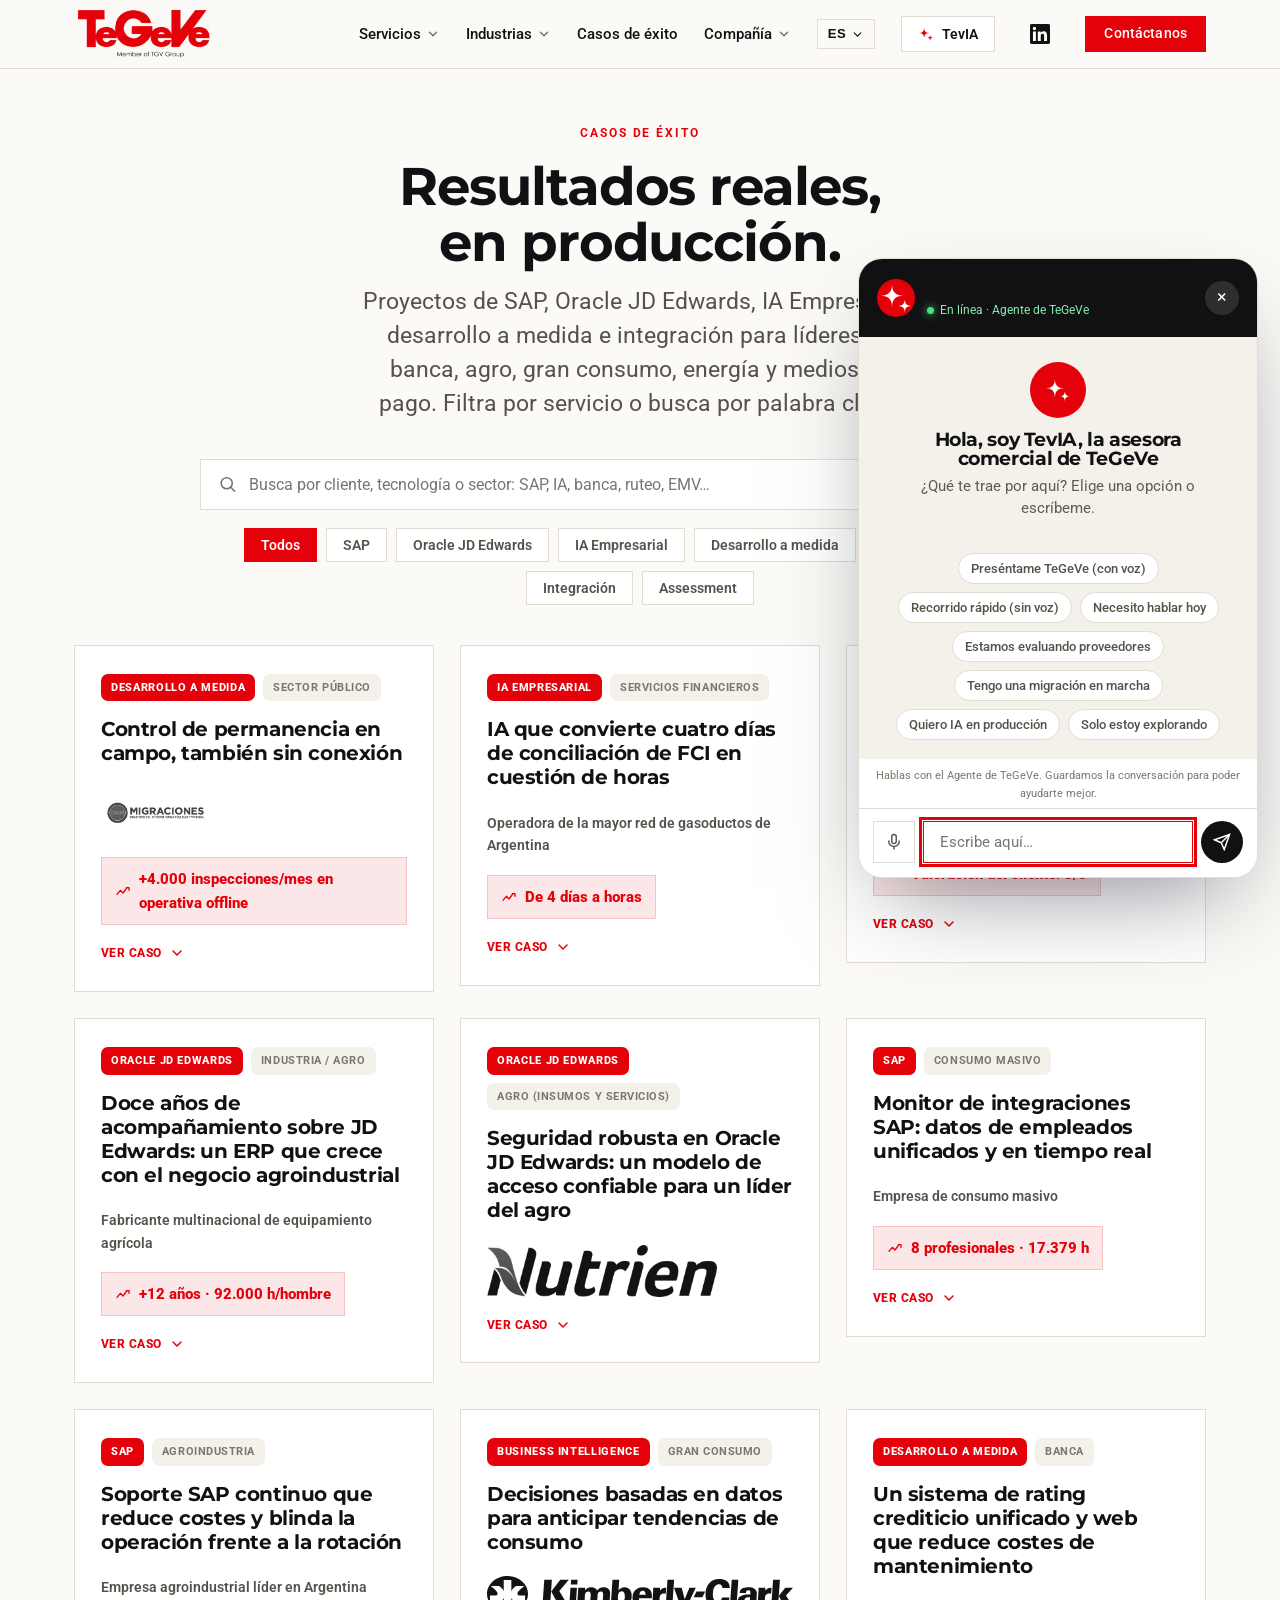
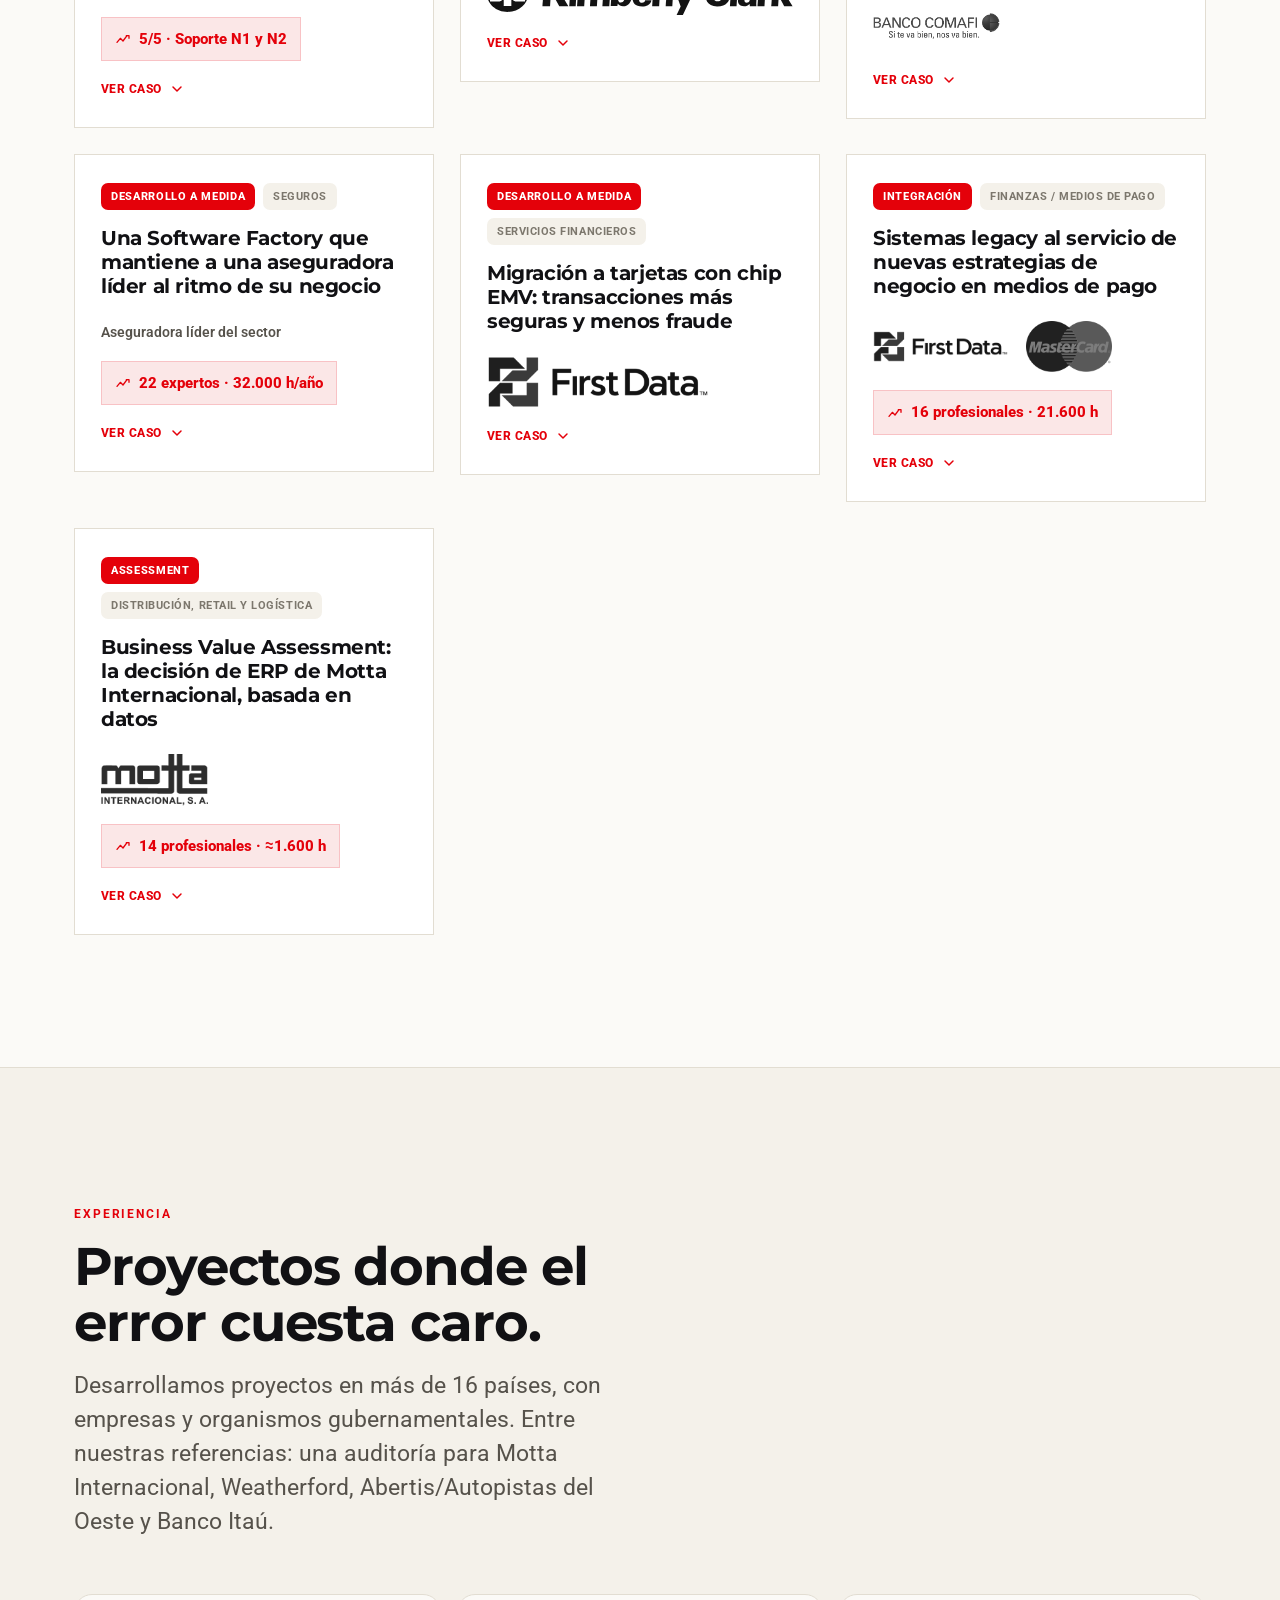
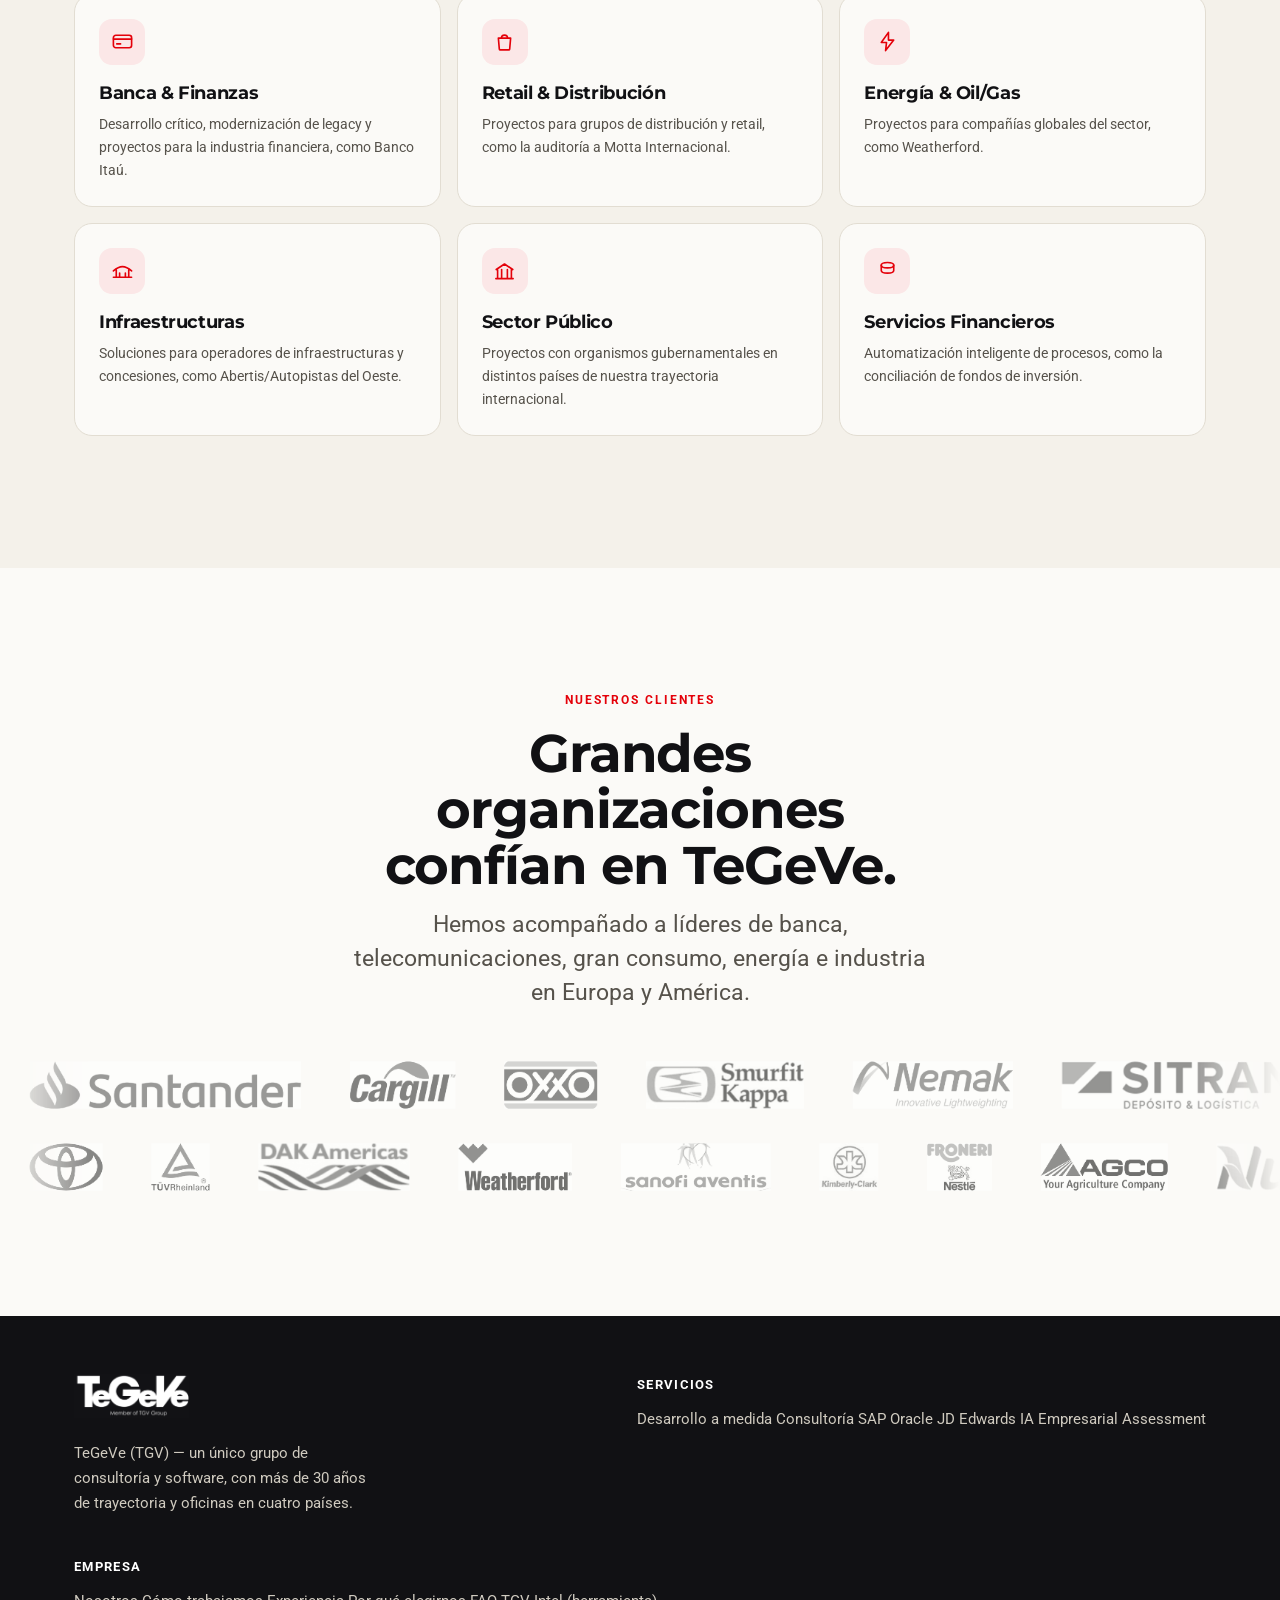
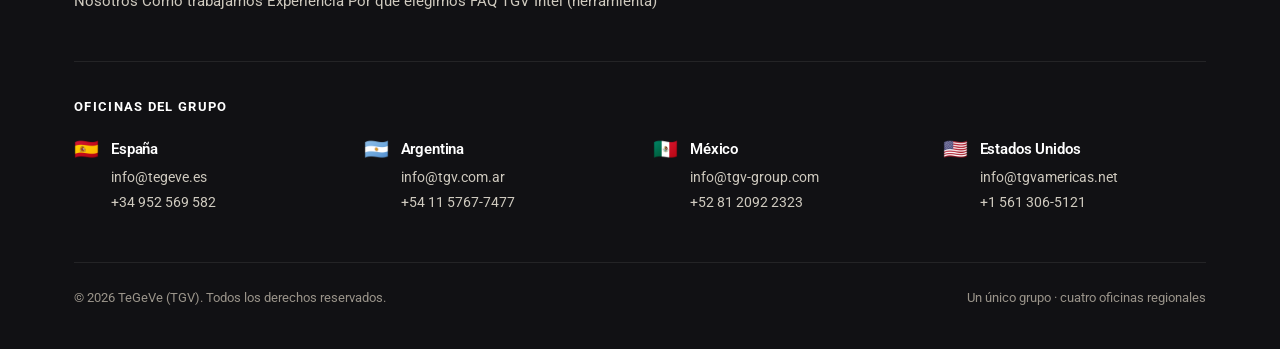
==== commit b619b2d4: "feat(TevIA): rebrand a TevIA + un solo agente + craft de botones + chips de urgencia - RENAME Tevi A" ====
--- a/casos/index.html
+++ b/casos/index.html
@@ -22,7 +22,7 @@
 <link rel="preconnect" href="https://fonts.gstatic.com" crossorigin>
 <link href="https://fonts.googleapis.com/css2?family=Montserrat:wght@500;600;700;800;900&family=Roboto:ital,wght@0,400;0,500;0,700;1,400&display=swap" rel="stylesheet">
 <link rel="stylesheet" href="../assets/styles.css?v=52">
-<link rel="stylesheet" href="../assets/tgv.css?v=51">
+<link rel="stylesheet" href="../assets/tgv.css?v=53">
 <script type="application/ld+json">
 {"@context":"https://schema.org","@type":"BreadcrumbList","itemListElement":[
 {"@type":"ListItem","position":1,"name":"Inicio","item":"https://tegevem.es/"},
@@ -395,7 +395,7 @@
     <button class="ai-send" id="aiSend" aria-label="Enviar"><svg width="18" height="18" viewBox="0 0 24 24" fill="none" stroke="currentColor" stroke-width="2"><path d="m22 2-7 20-4-9-9-4Z"/><path d="M22 2 11 13"/></svg></button>
   </div>
 </div>
-<script src="../assets/app.js?v=62" defer></script>
-<script src="../assets/tevi-agent.js?v=89" defer></script>
+<script src="../assets/app.js?v=63" defer></script>
+<script src="../assets/tevi-agent.js?v=90" defer></script>
 </body>
 </html>
--- a/assets/tgv.css
+++ b/assets/tgv.css
@@ -67,6 +67,25 @@
 body.tgv .btn-primary{background:var(--red); border:1px solid var(--red); color:#fff}
 body.tgv .btn-primary:hover{background:#B80008; transform:none}
 body.tgv .btn-ghost,body.tgv .btn-outline{border:1px solid rgba(17,17,20,.22); color:var(--ink); background:transparent}
+
+/* Craft de botones: respuesta al PULSAR (lo que faltaba), transición nítida y
+   flecha viva. Mantiene la sobriedad del sistema (radio 0, plano); solo añade
+   la sensación de que el botón "está vivo" bajo el dedo/cursor. */
+body.tgv .btn,body.tgv .btn-tgv,body.tgv .btn-primary,body.tgv .btn-ghost,
+body.tgv .btn-outline,body.tgv .btn-light,body.tgv .btn-ghost-d,body.tgv .nav-cta{
+  transition:background .18s var(--ease-out),border-color .18s var(--ease-out),color .18s var(--ease-out),transform .16s var(--ease-out);
+  will-change:transform;
+}
+body.tgv .btn-ghost:hover,body.tgv .btn-outline:hover{border-color:var(--red); color:var(--red)}
+body.tgv .hc-msg .btn-outline:hover{border-color:#fff; color:#fff}
+body.tgv .btn:active,body.tgv .btn-tgv:active,body.tgv .btn-primary:active,
+body.tgv .btn-ghost:active,body.tgv .btn-outline:active,body.tgv .btn-light:active,
+body.tgv .btn-ghost-d:active,body.tgv .nav-cta:active{transform:scale(.97)}
+body.tgv .btn .btn-arrow{transition:transform .22s var(--ease-out)}
+body.tgv .btn:hover .btn-arrow{transform:translateX(3px)}
+@media(prefers-reduced-motion:reduce){
+  body.tgv .btn:active,body.tgv .btn-tgv:active,body.tgv .btn-primary:active,body.tgv .btn-ghost:active,body.tgv .btn-outline:active,body.tgv .btn-light:active,body.tgv .btn-ghost-d:active,body.tgv .nav-cta:active{transform:none}
+}
 
 /* Navegación: papel sólido con filete inferior, consistente en TODAS las páginas
    (se usa #nav — selector de ID — para ganar a .nav.nav-dark de los heros de vídeo) */
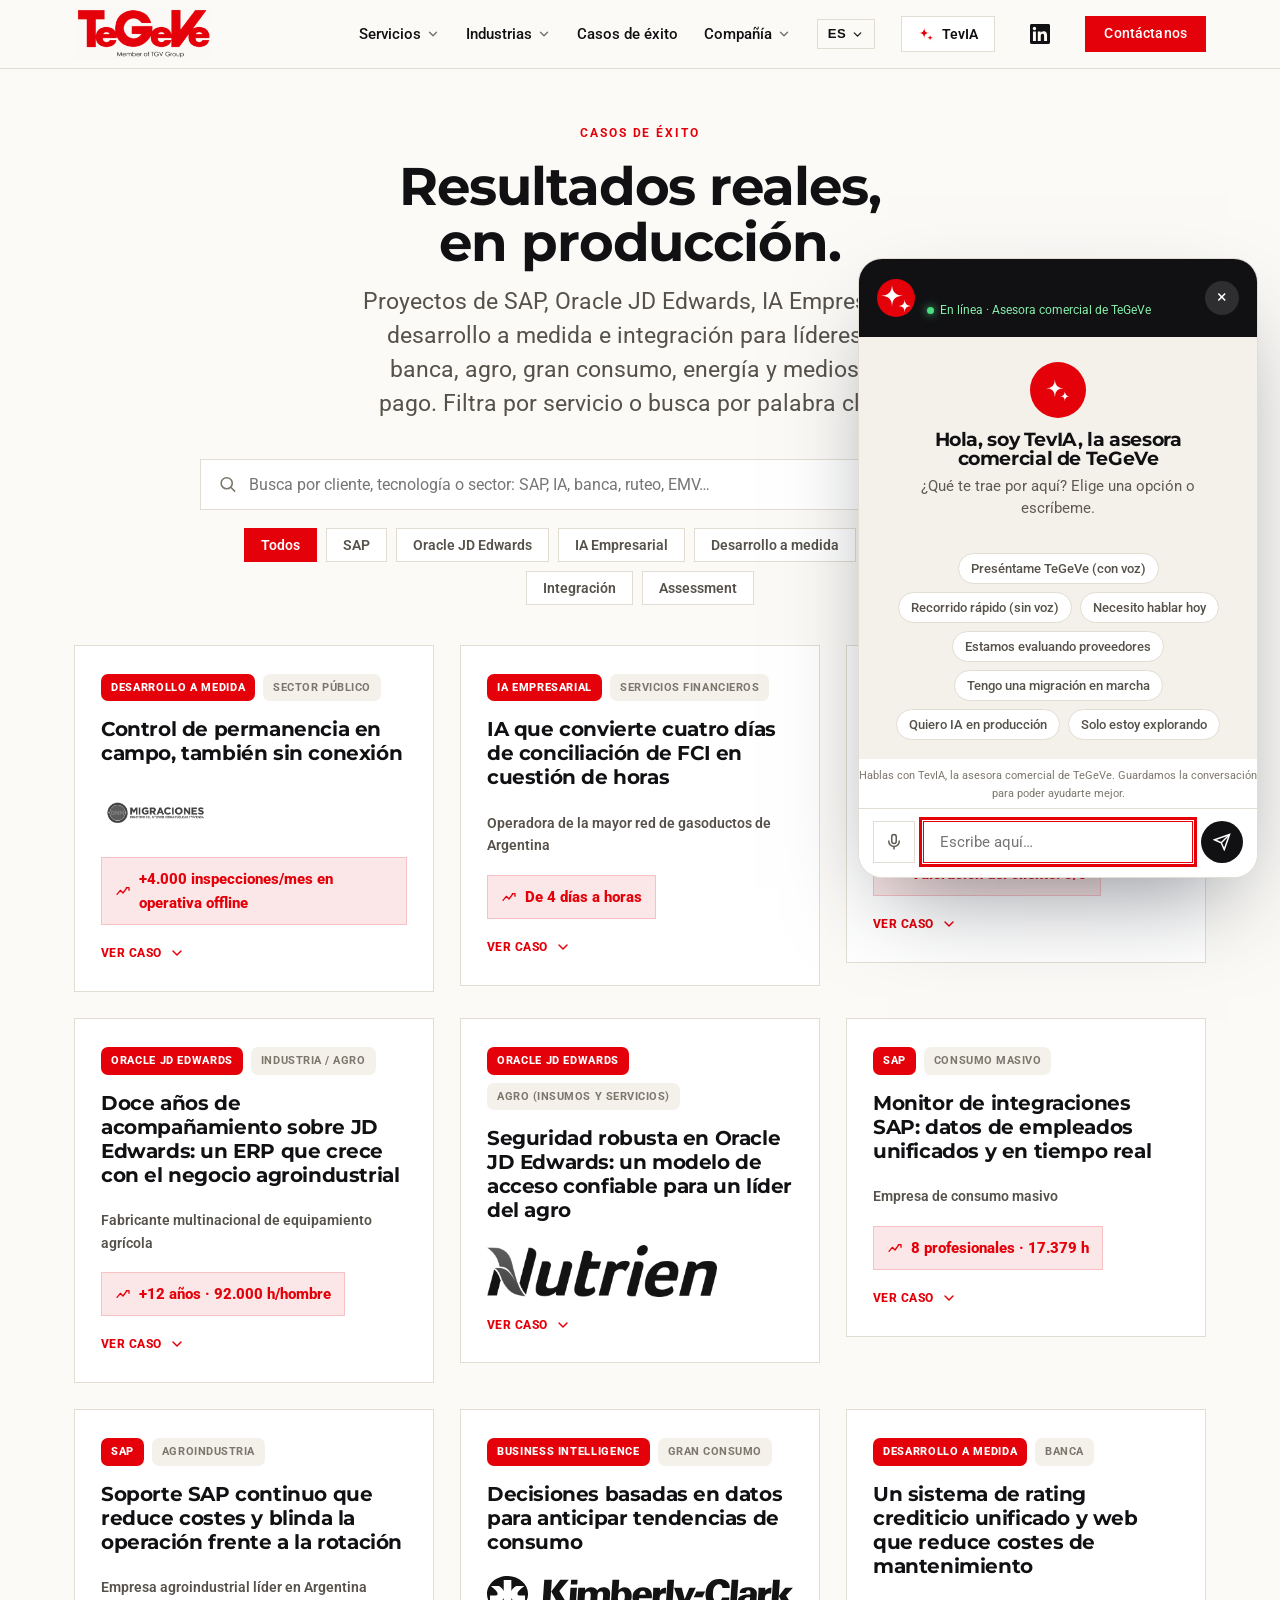
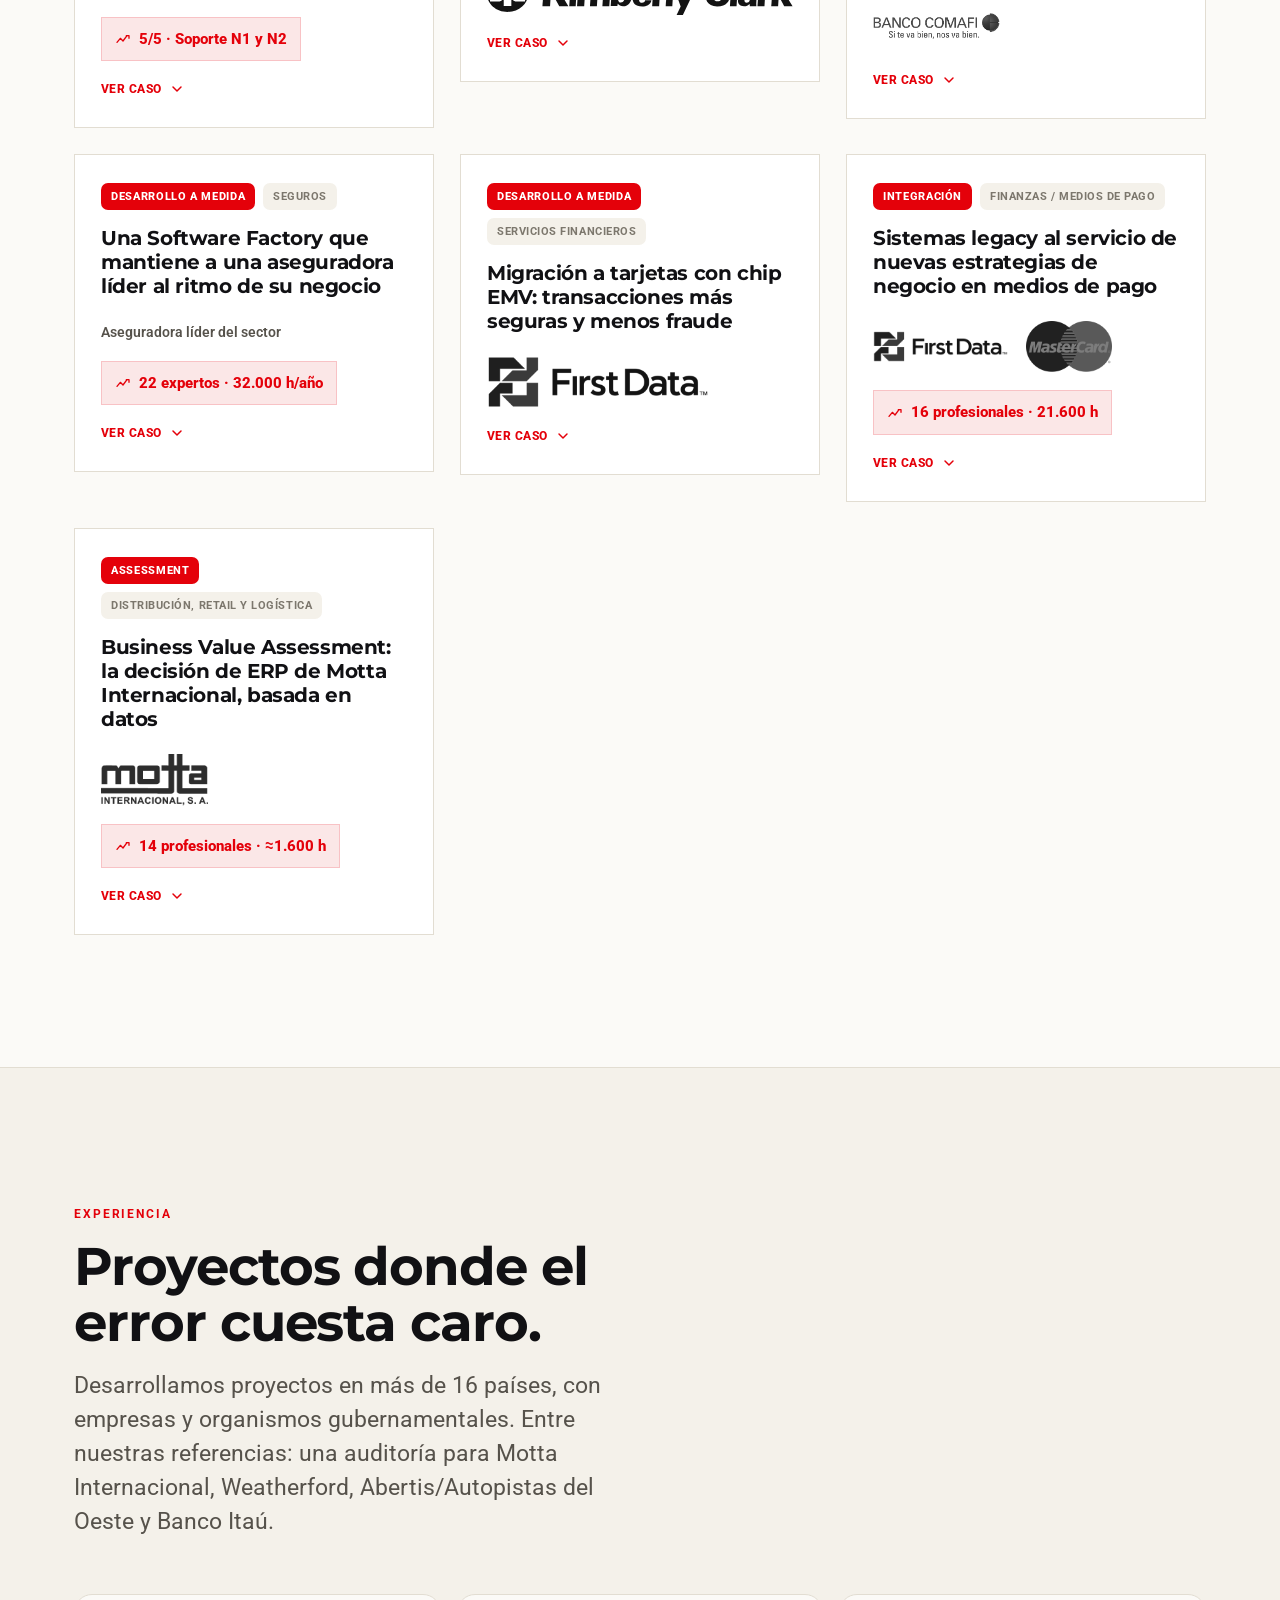
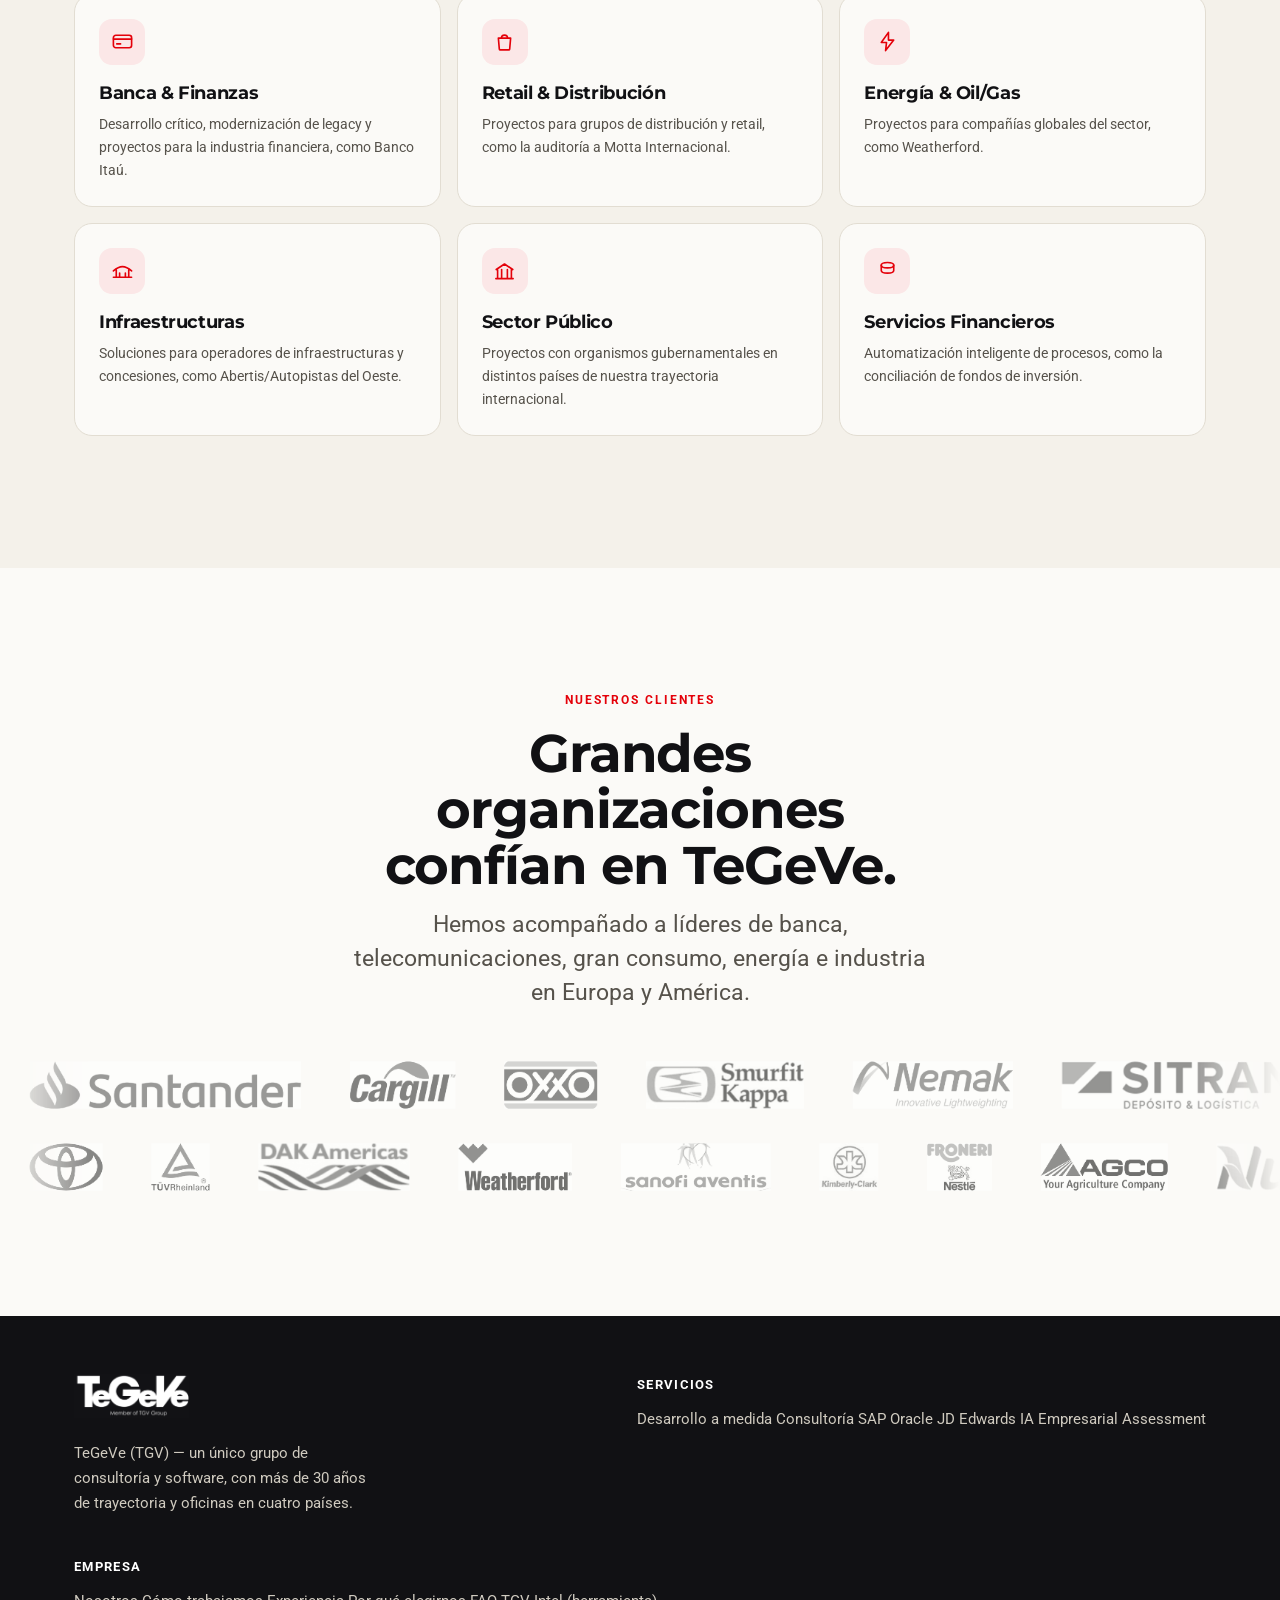
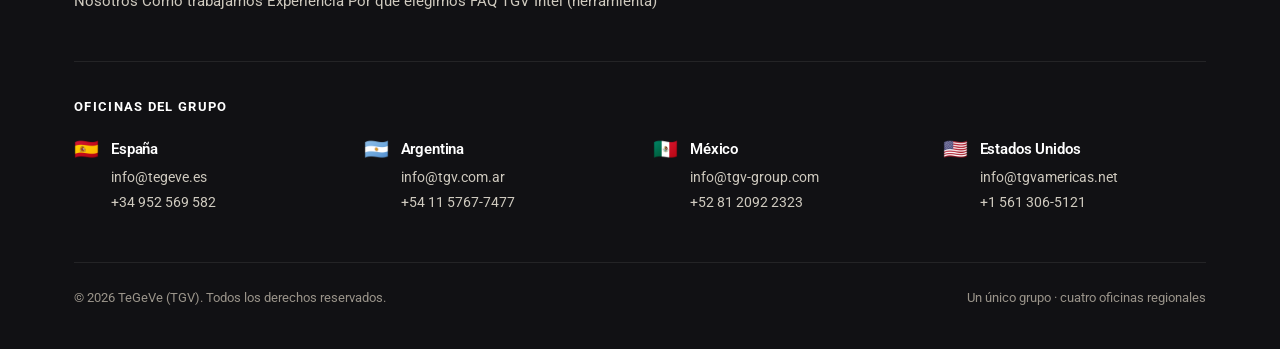
==== commit 8cd766fc: "feat(home): hero concreto + prueba social de clientes + CTA dual + coherencia de género (rev. advers" ====
--- a/casos/index.html
+++ b/casos/index.html
@@ -22,7 +22,7 @@
 <link rel="preconnect" href="https://fonts.gstatic.com" crossorigin>
 <link href="https://fonts.googleapis.com/css2?family=Montserrat:wght@500;600;700;800;900&family=Roboto:ital,wght@0,400;0,500;0,700;1,400&display=swap" rel="stylesheet">
 <link rel="stylesheet" href="../assets/styles.css?v=52">
-<link rel="stylesheet" href="../assets/tgv.css?v=53">
+<link rel="stylesheet" href="../assets/tgv.css?v=54">
 <script type="application/ld+json">
 {"@context":"https://schema.org","@type":"BreadcrumbList","itemListElement":[
 {"@type":"ListItem","position":1,"name":"Inicio","item":"https://tegevem.es/"},
@@ -395,7 +395,7 @@
     <button class="ai-send" id="aiSend" aria-label="Enviar"><svg width="18" height="18" viewBox="0 0 24 24" fill="none" stroke="currentColor" stroke-width="2"><path d="m22 2-7 20-4-9-9-4Z"/><path d="M22 2 11 13"/></svg></button>
   </div>
 </div>
-<script src="../assets/app.js?v=63" defer></script>
-<script src="../assets/tevi-agent.js?v=90" defer></script>
+<script src="../assets/app.js?v=64" defer></script>
+<script src="../assets/tevi-agent.js?v=91" defer></script>
 </body>
 </html>
--- a/assets/tgv.css
+++ b/assets/tgv.css
@@ -104,6 +104,14 @@
 /* Estructura por filetes entre secciones claras */
 body.tgv .sec-light,body.tgv .sec-mist{border-top:1px solid var(--line)}
 body.tgv .allies{border-top:1px solid var(--line); border-bottom:1px solid var(--line); background:var(--paper)}
+/* Franja de CLIENTES reales sobre el pliegue (prueba social) — logos monocromos,
+   sobrios, que reviven al pasar el cursor. Mayor especificidad para mandar sobre
+   .allies img. */
+body.tgv .allies--clients{padding:30px 0}
+body.tgv .allies--clients .allies-row{gap:clamp(26px,5vw,54px)}
+body.tgv .allies--clients .client-logo{height:30px;width:auto;max-width:148px;filter:grayscale(1) brightness(.42) contrast(1.05);opacity:.82;transition:filter .4s var(--ease-out),opacity .4s var(--ease-out)}
+body.tgv .allies--clients .client-logo:hover{filter:grayscale(0);opacity:1}
+@media(max-width:640px){body.tgv .allies--clients .client-logo{height:23px}}
 
 /* Una sola franja oscura de autoridad por página (#contacto) */
 body.tgv .sec-dark{background:var(--ink); border-top:0}
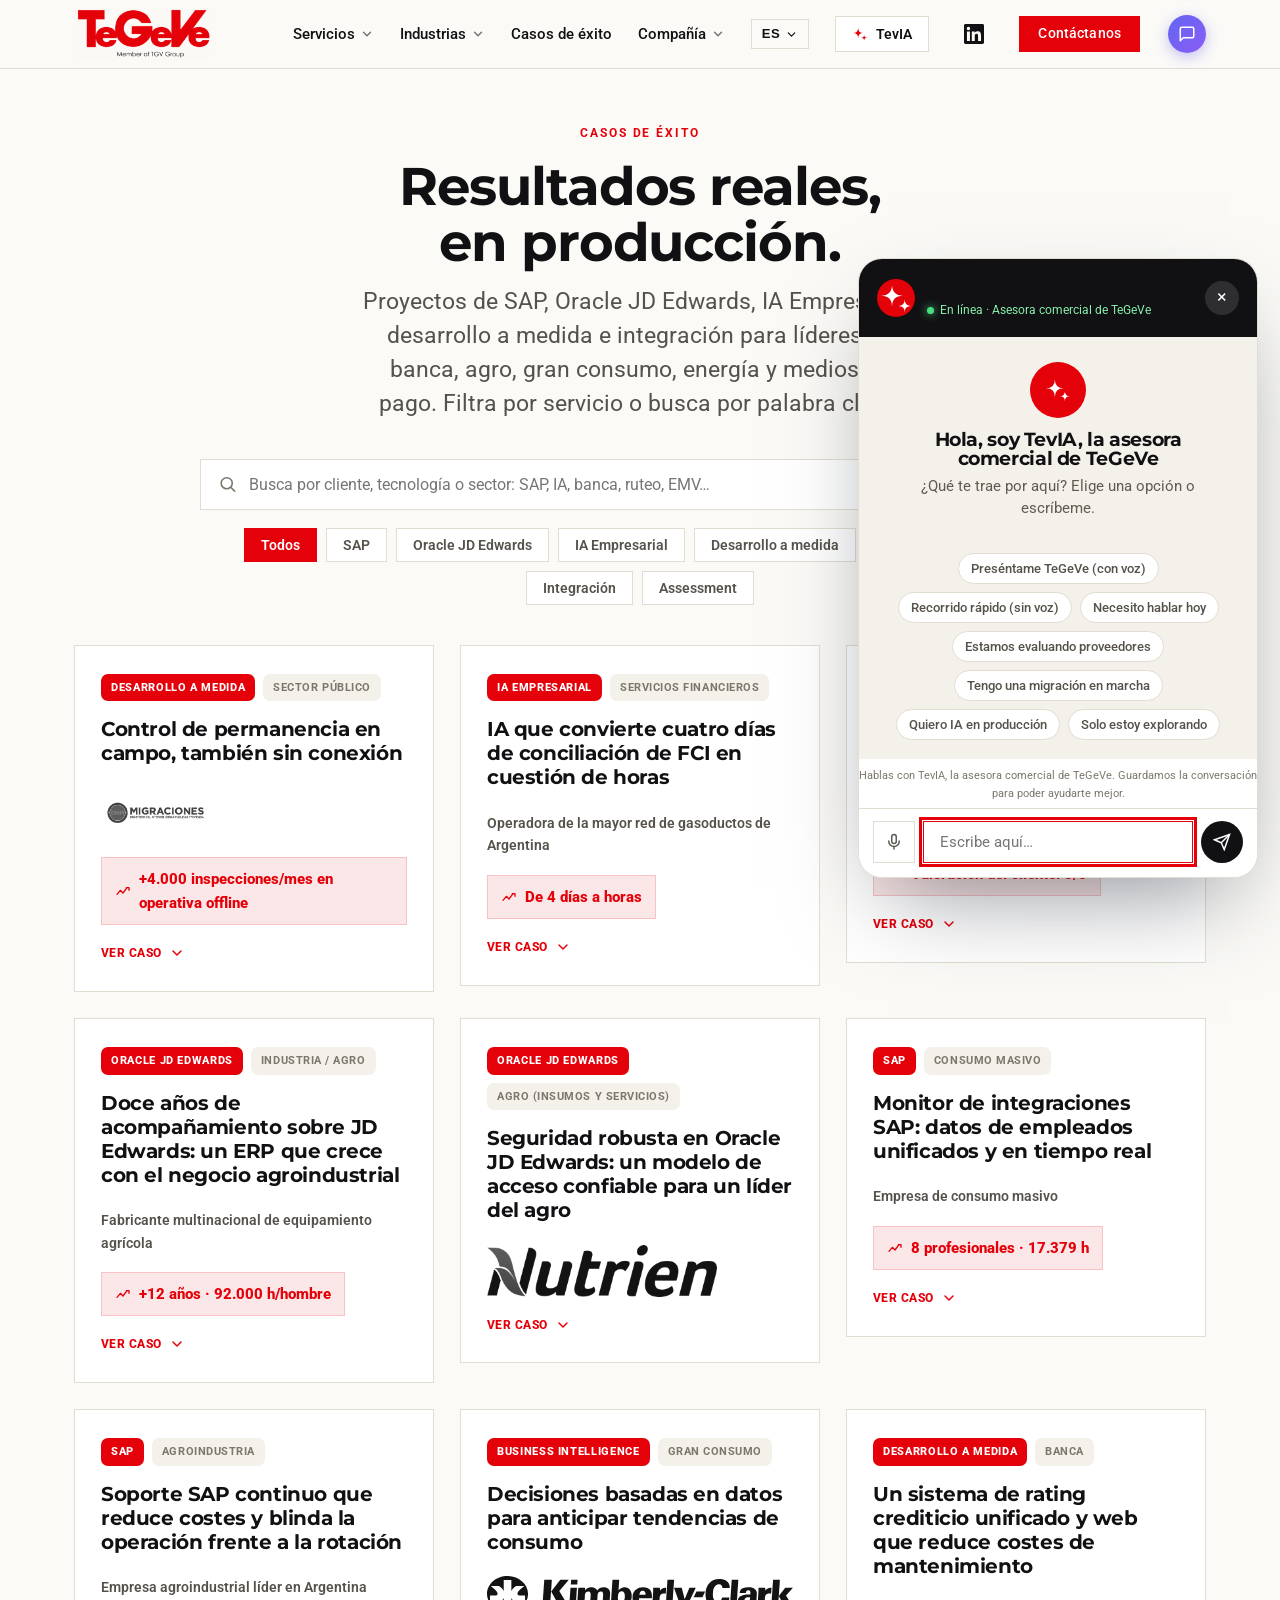
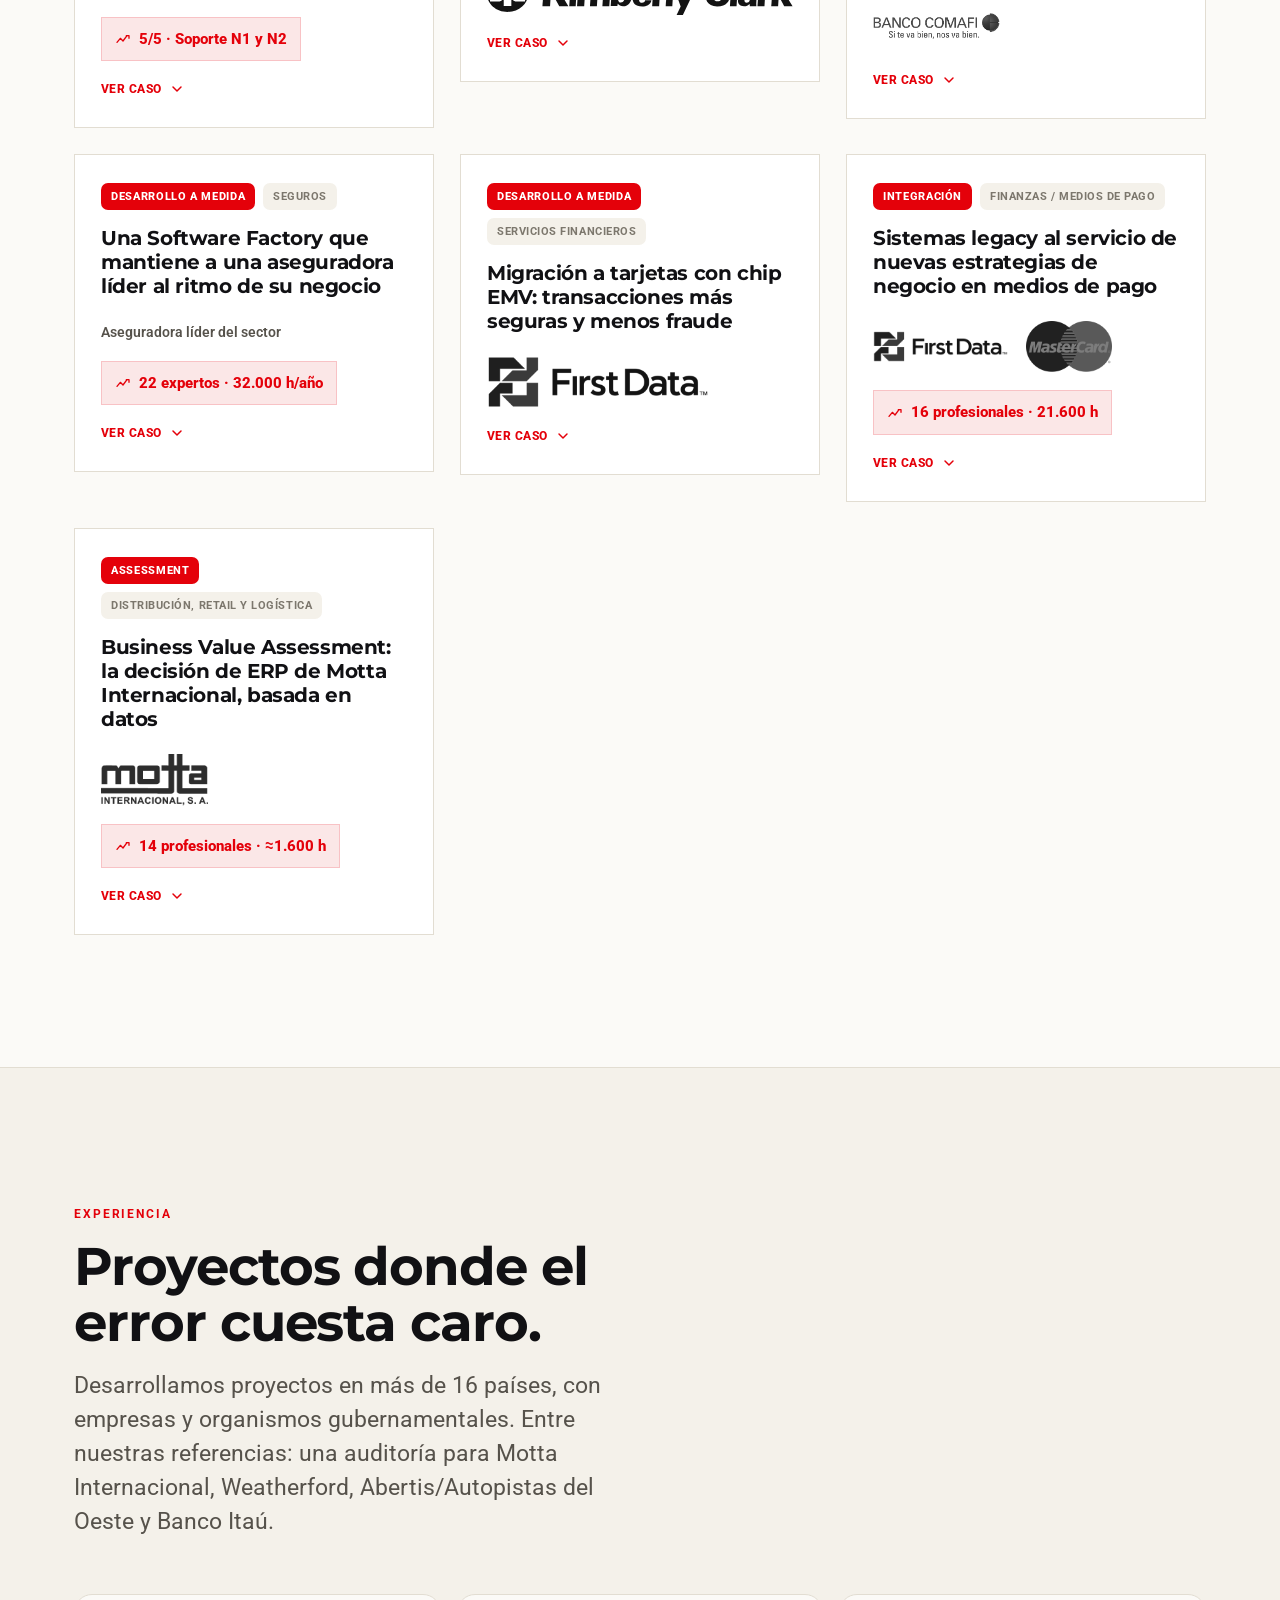
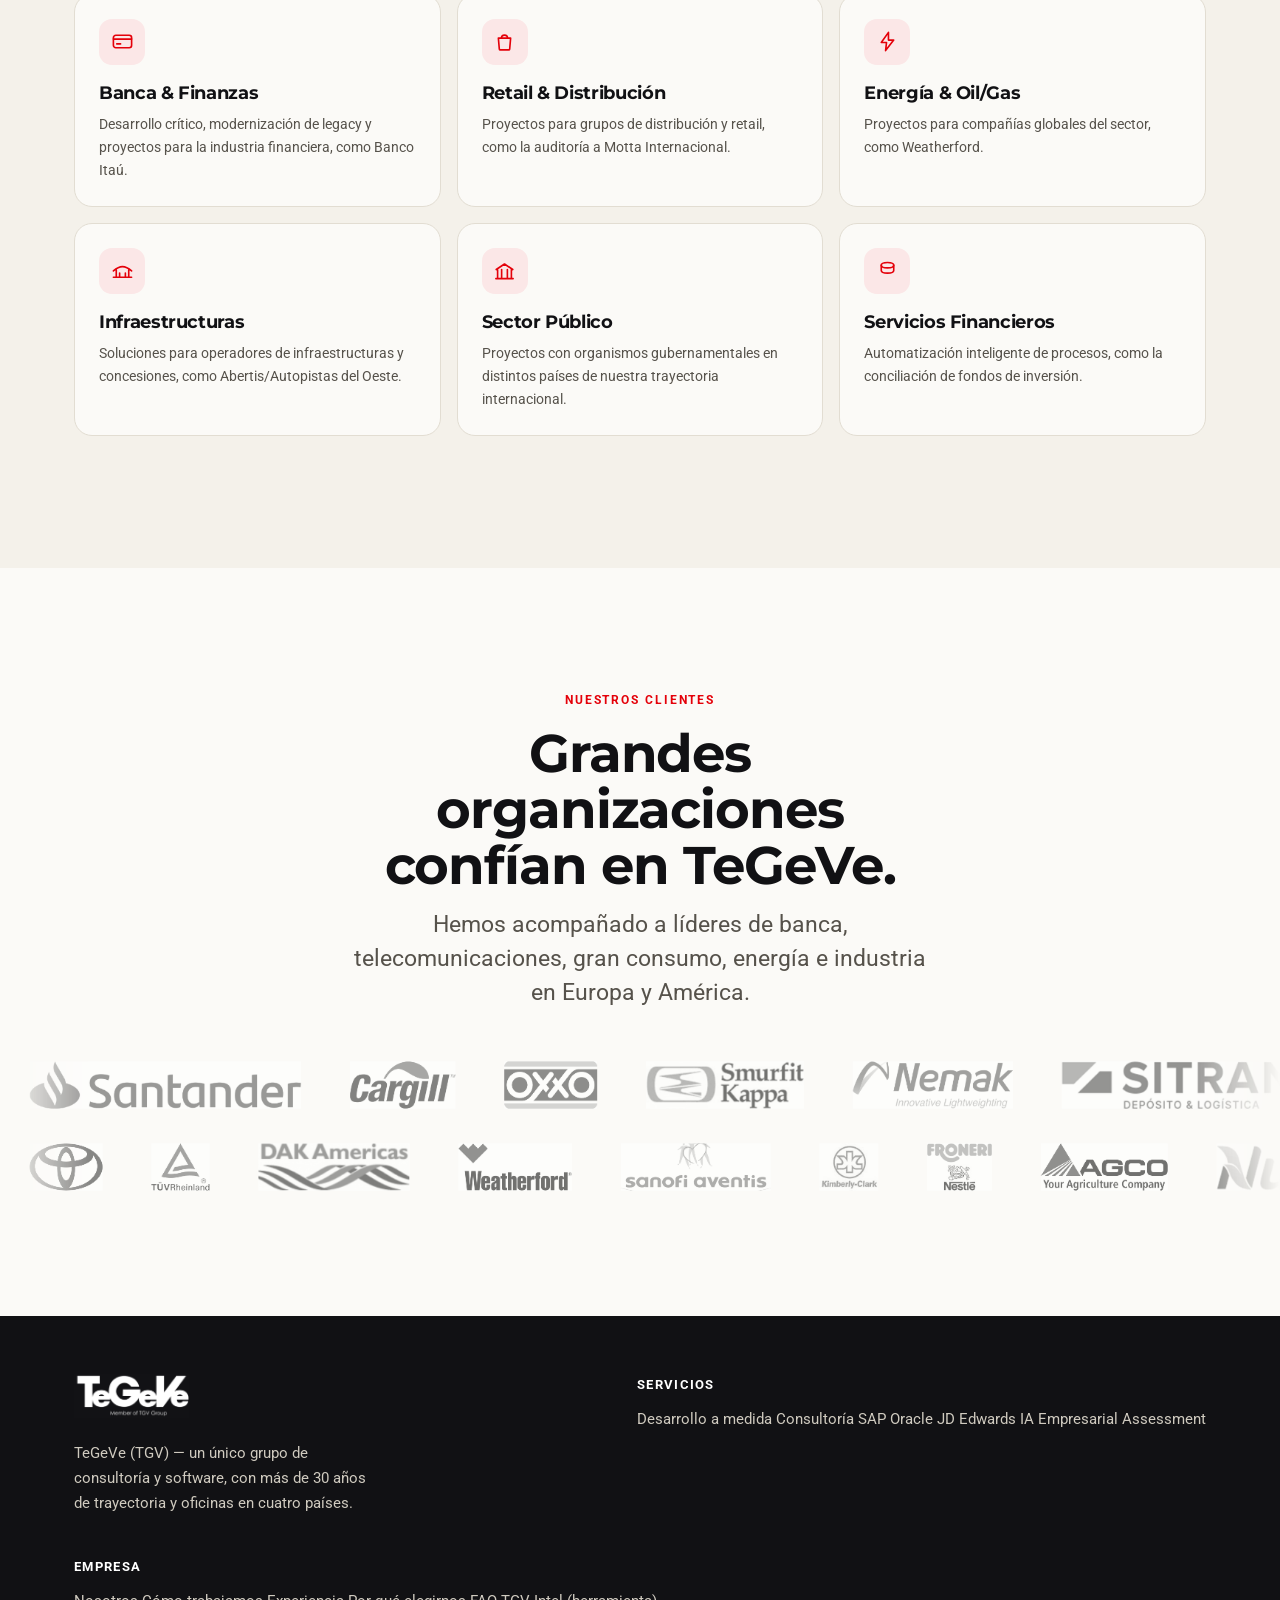
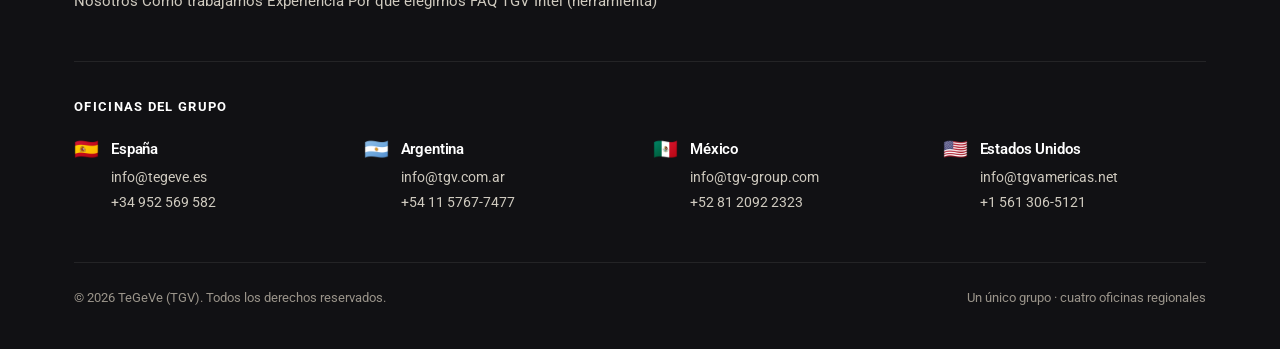
==== commit 39ba6cdc: "feat(feedback): ícono fijo en la cabecera junto a Contáctanos (reemplaza el FAB flotante) El botón "" ====
--- a/casos/index.html
+++ b/casos/index.html
@@ -21,8 +21,8 @@
 <link rel="preconnect" href="https://fonts.googleapis.com">
 <link rel="preconnect" href="https://fonts.gstatic.com" crossorigin>
 <link href="https://fonts.googleapis.com/css2?family=Montserrat:wght@500;600;700;800;900&family=Roboto:ital,wght@0,400;0,500;0,700;1,400&display=swap" rel="stylesheet">
-<link rel="stylesheet" href="../assets/styles.css?v=52">
-<link rel="stylesheet" href="../assets/tgv.css?v=54">
+<link rel="stylesheet" href="../assets/styles.css?v=53">
+<link rel="stylesheet" href="../assets/tgv.css?v=55">
 <script type="application/ld+json">
 {"@context":"https://schema.org","@type":"BreadcrumbList","itemListElement":[
 {"@type":"ListItem","position":1,"name":"Inicio","item":"https://tegevem.es/"},
@@ -90,6 +90,7 @@
       <a class="nav-li" href="https://www.linkedin.com/company/tegeve/" target="_blank" rel="noopener noreferrer" aria-label="TeGeVe en LinkedIn"><svg viewBox="0 0 24 24" aria-hidden="true"><path d="M20.45 20.45h-3.56v-5.57c0-1.33-.02-3.04-1.85-3.04-1.85 0-2.14 1.45-2.14 2.94v5.67H9.35V9h3.41v1.56h.05c.48-.9 1.64-1.85 3.37-1.85 3.6 0 4.27 2.37 4.27 5.45v6.29zM5.34 7.43a2.06 2.06 0 1 1 0-4.13 2.06 2.06 0 0 1 0 4.13zm1.78 13.02H3.56V9h3.56v11.45zM22.22 0H1.77C.79 0 0 .77 0 1.73v20.54C0 23.22.79 24 1.77 24h20.45c.98 0 1.78-.78 1.78-1.73V1.73C24 .77 23.2 0 22.22 0z"/></svg></a>
       <a href="../contacto/" class="nav-cta">Contáctanos</a>
     </div>
+    <button type="button" class="nav-feedback" id="astrackFeedbackBtn" title="Enviar ticket a Astrack" aria-label="Enviar ticket a Astrack"><svg viewBox="0 0 24 24" fill="none" stroke="currentColor" stroke-width="2" stroke-linecap="round" stroke-linejoin="round" aria-hidden="true"><path d="M21 15a2 2 0 0 1-2 2H7l-4 4V5a2 2 0 0 1 2-2h14a2 2 0 0 1 2 2z"/></svg></button>
   </div>
 </nav>
 <main id="contenido">
@@ -395,7 +396,12 @@
     <button class="ai-send" id="aiSend" aria-label="Enviar"><svg width="18" height="18" viewBox="0 0 24 24" fill="none" stroke="currentColor" stroke-width="2"><path d="m22 2-7 20-4-9-9-4Z"/><path d="M22 2 11 13"/></svg></button>
   </div>
 </div>
-<script src="../assets/app.js?v=64" defer></script>
+<script src="../assets/app.js?v=67" defer></script>
 <script src="../assets/tevi-agent.js?v=91" defer></script>
+  <!-- Astrack Feedback Plugin (estándar de la factory) → crea tickets en TeGeVe · Sitio TeGeVe -->
+  <script src="https://astrack.dev/plugin/astrack-feedback.js"
+          data-org="tegeve-b79cfo" data-project="sitio-tegeve" data-fab="false"
+          data-key="afk_nRZWbAUzTRMM0dSegmjujtlEcPRgbNiX" defer></script>
+  <script>document.getElementById('astrackFeedbackBtn')?.addEventListener('click', function () { window.AstrackFeedback && window.AstrackFeedback.open(); });</script>
 </body>
 </html>
--- a/assets/styles.css
+++ b/assets/styles.css
@@ -737,3 +737,11 @@
 .video-label{position:absolute;left:18px;right:18px;bottom:15px;z-index:2;color:#fff;font-weight:700;font-size:1.02rem;letter-spacing:-.01em;text-align:left;text-shadow:0 2px 12px rgba(0,0,0,.55)}
 .video-iframe{width:100%;aspect-ratio:16/9;border:0;border-radius:18px;display:block;background:#000}
 @media(prefers-reduced-motion:reduce){.video-play{animation:none}}
+
+/* Botón de Feedback de Astrack en la cabecera: mismo círculo que .nav-li,
+   ícono/gradiente igual al FAB del widget en móvil. Fijo en el header
+   (fuera de .nav-links) para que NUNCA quede oculto tras el burger. */
+.nav-feedback{display:inline-grid;place-items:center;width:38px;height:38px;border-radius:50%;border:none;cursor:pointer;color:#fff;background:linear-gradient(135deg,#6366f1,#8b5cf6);box-shadow:0 4px 14px rgba(79,70,229,.32);transition:transform .18s,box-shadow .18s;flex:none}
+.nav-feedback svg{width:18px;height:18px;pointer-events:none;display:block}
+.nav-feedback:hover{transform:translateY(-1px);box-shadow:0 6px 18px rgba(79,70,229,.42)}
+.nav-feedback:focus-visible{outline:2px solid #6366f1;outline-offset:2px}
--- a/assets/tgv.css
+++ b/assets/tgv.css
@@ -112,6 +112,11 @@
 body.tgv .allies--clients .client-logo{height:30px;width:auto;max-width:148px;filter:grayscale(1) brightness(.42) contrast(1.05);opacity:.82;transition:filter .4s var(--ease-out),opacity .4s var(--ease-out)}
 body.tgv .allies--clients .client-logo:hover{filter:grayscale(0);opacity:1}
 @media(max-width:640px){body.tgv .allies--clients .client-logo{height:23px}}
+/* Línea de confianza en el hero: prueba social sobria en el PRIMER viewport. */
+body.tgv .hero-trust{margin-top:22px;display:flex;flex-wrap:wrap;align-items:baseline;gap:5px 10px;font-size:.82rem;line-height:1.5;color:var(--t2,#5f5b53)}
+body.tgv .hero-trust-k{text-transform:uppercase;letter-spacing:.13em;font-size:.66rem;font-weight:700;color:var(--t3,#8a857c)}
+body.tgv .hero-trust b{color:var(--ink,#111114);font-weight:600;letter-spacing:.01em}
+@media(max-width:560px){body.tgv .hero-trust{font-size:.76rem;margin-top:16px}body.tgv .hero-trust-k{width:100%}}
 
 /* Una sola franja oscura de autoridad por página (#contacto) */
 body.tgv .sec-dark{background:var(--ink); border-top:0}
